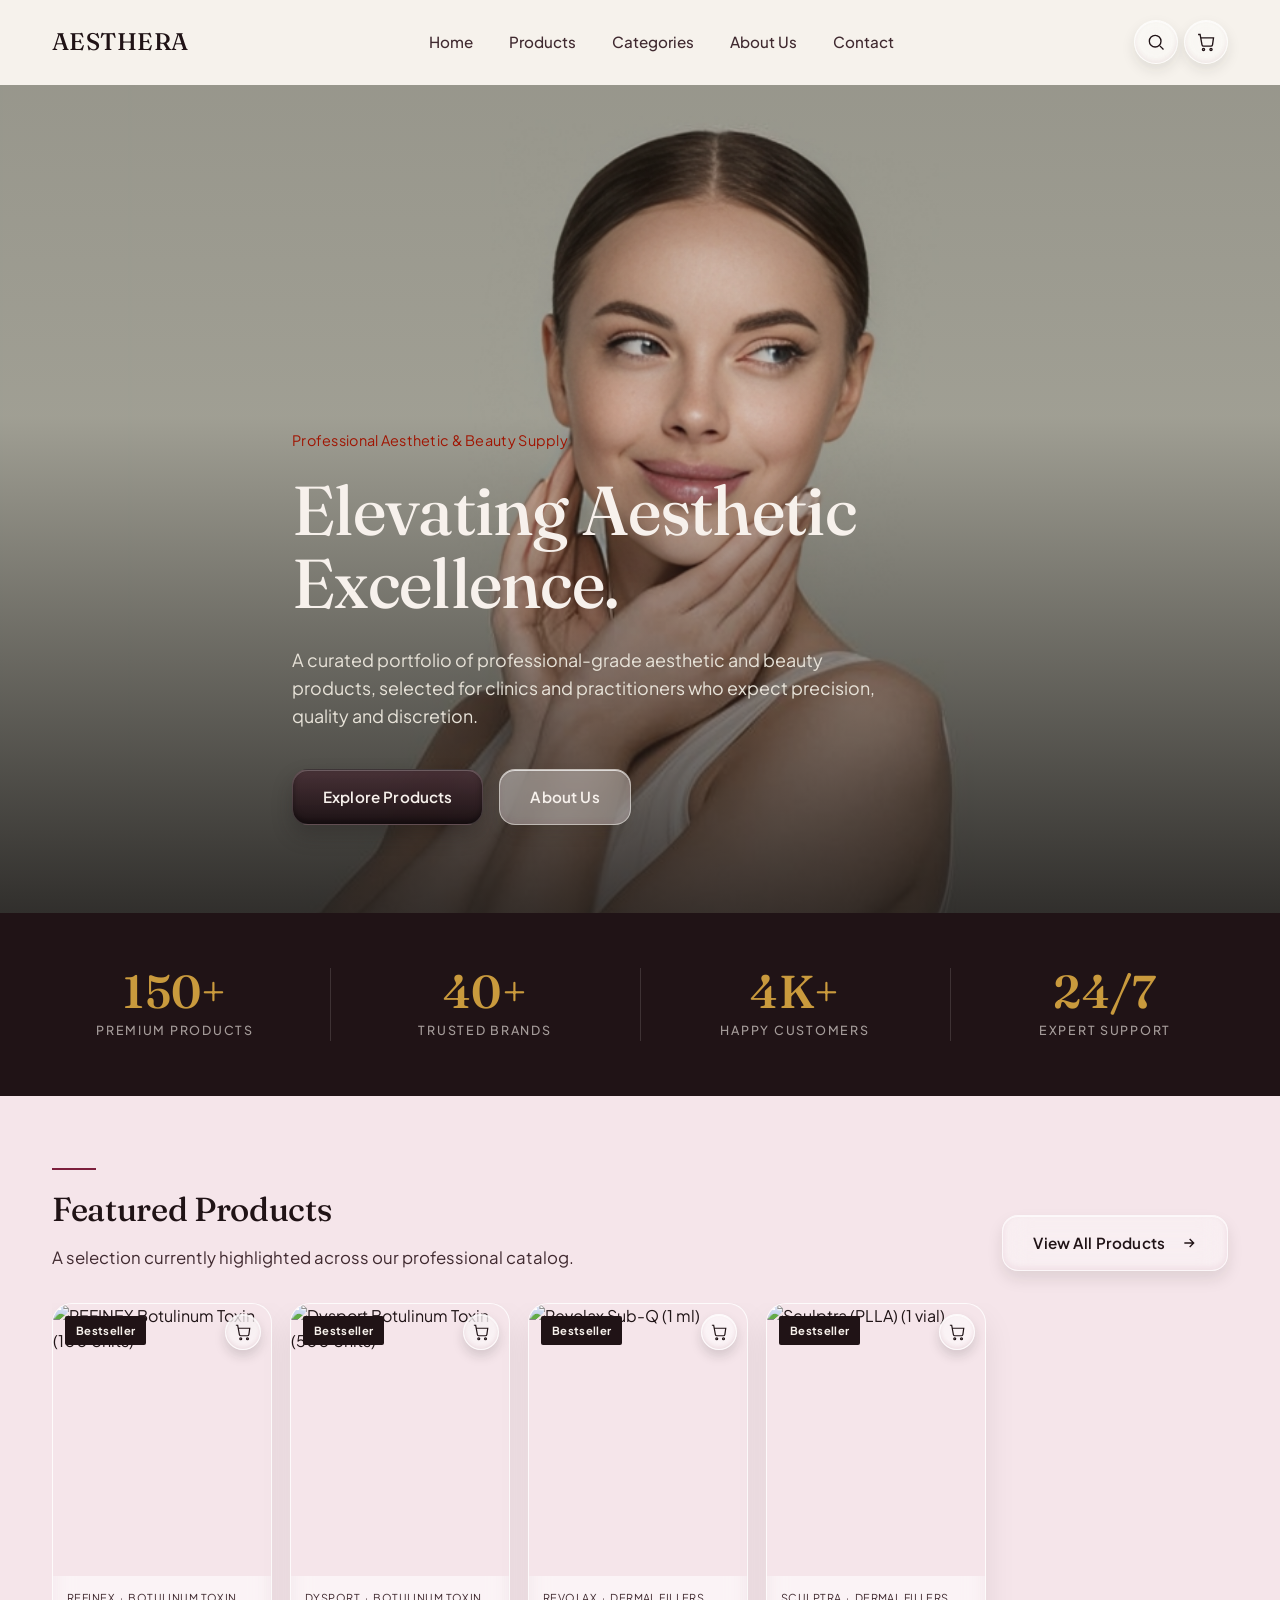
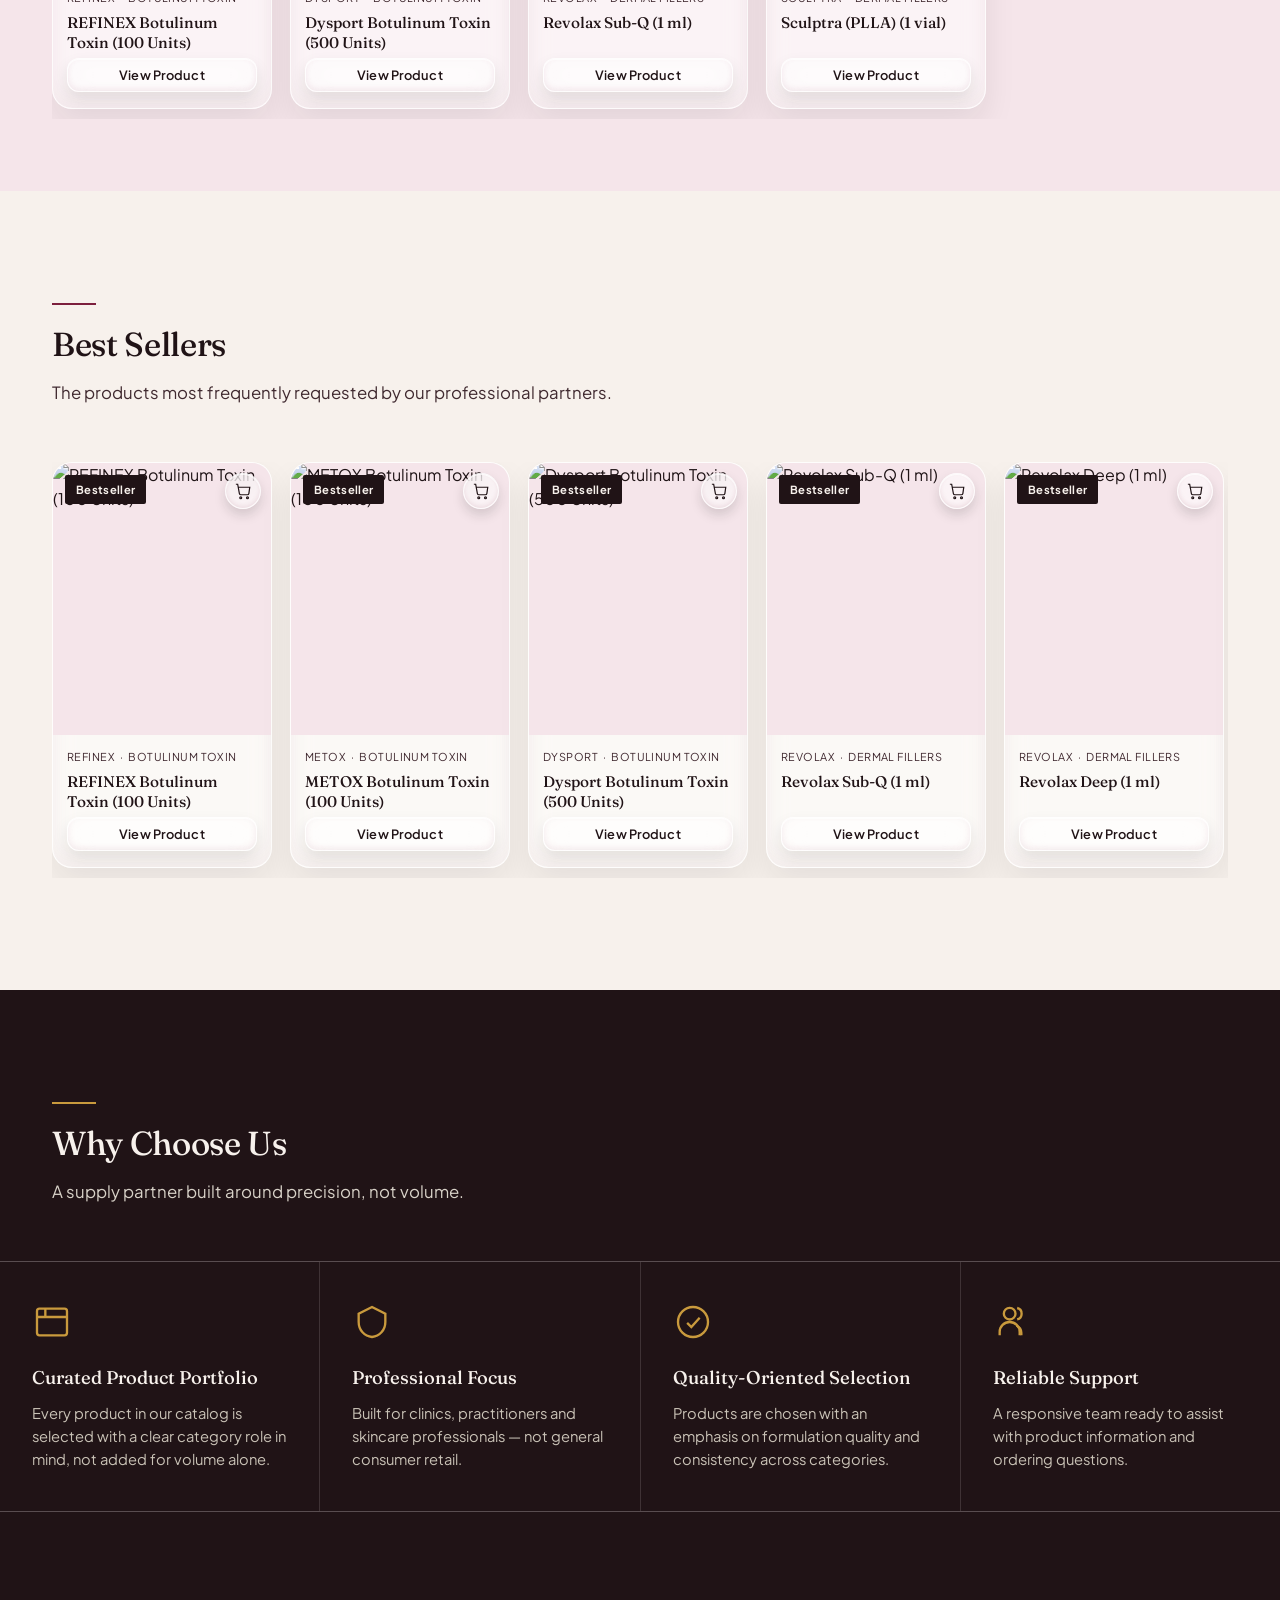
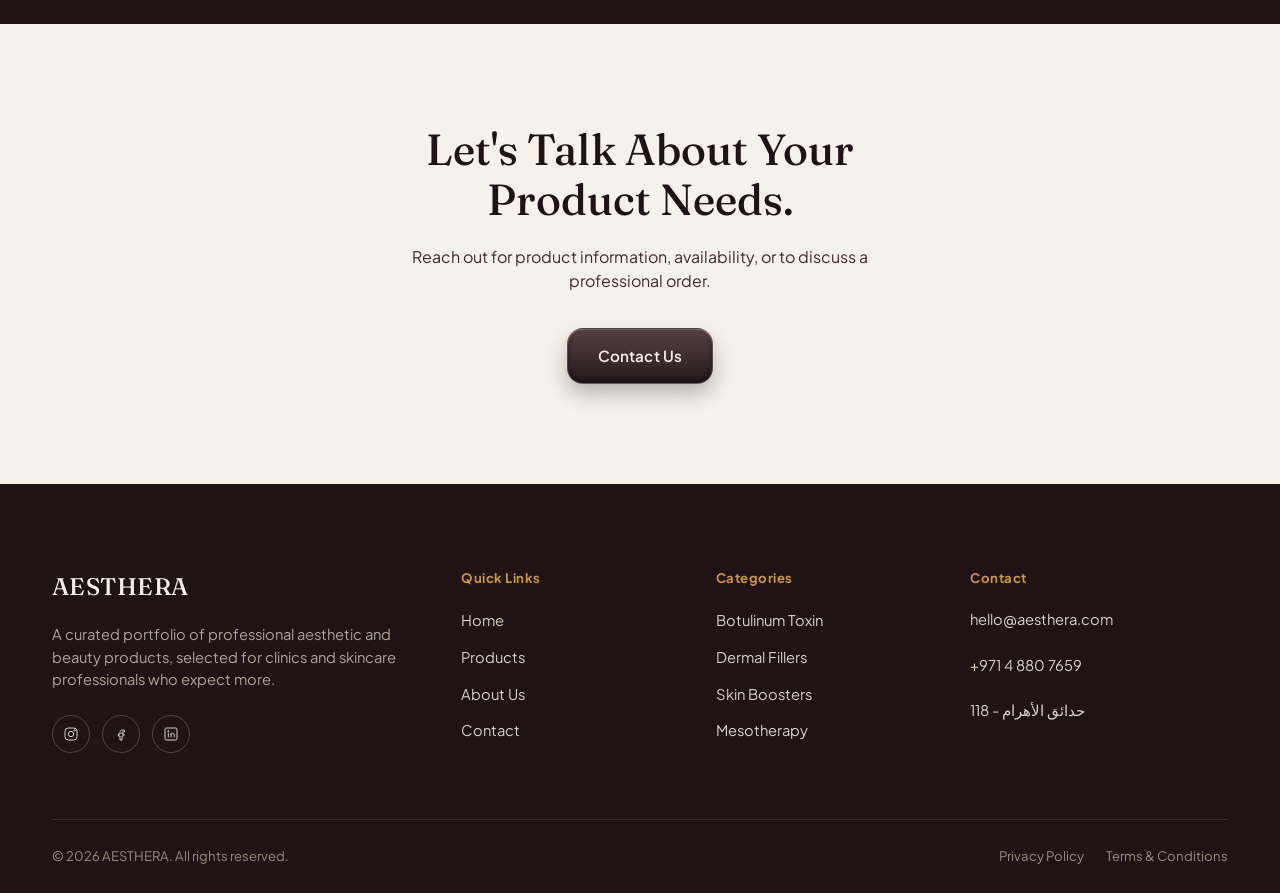
==== index.html @ c0e3b4de "Add files via upload" ====
<!DOCTYPE html>
<html lang="en">
<head>
<meta charset="UTF-8">
<meta name="viewport" content="width=device-width, initial-scale=1.0">
<title>AESTHERA — Elevating Aesthetic Excellence</title>
<meta name="description" content="AESTHERA is a curated portfolio of professional aesthetic and beauty products for clinics and skincare professionals.">
<link rel="stylesheet" href="css/style.css">
<link rel="stylesheet" href="css/responsive.css">
<link rel="stylesheet" href="css/hero-split.css">
</head>
<body>

<!-- ============================= HEADER ============================= -->
<header class="site-header">
  <div class="container site-header__inner">
    <a href="index.html" class="brand-mark js-brand-name">AESTHERA</a>

    <nav class="main-nav" aria-label="Primary">
      <div class="nav-item"><a href="index.html">Home</a></div>
      <div class="nav-item"><a href="products.html">Products</a></div>
      <div class="nav-item nav-item--categories">
        <a href="products.html">Categories</a>
        <div class="mega-menu js-nav-categories" aria-label="Categories"></div>
      </div>
      <div class="nav-item"><a href="about.html">About Us</a></div>
      <div class="nav-item"><a href="contact.html">Contact</a></div>
    </nav>

    <div class="nav-actions">
      <button class="icon-btn js-open-search" aria-label="Search products">
        <svg viewBox="0 0 24 24" fill="none" stroke="currentColor" stroke-width="1.6"><circle cx="11" cy="11" r="7"/><line x1="21" y1="21" x2="16.65" y2="16.65"/></svg>
      </button>
      <a href="cart.html" class="icon-btn" aria-label="View cart">
        <svg viewBox="0 0 24 24" fill="none" stroke="currentColor" stroke-width="1.6"><circle cx="9" cy="21" r="1.3"/><circle cx="18" cy="21" r="1.3"/><path d="M2.5 3h2.4l2.3 12.4a2 2 0 002 1.6h8.6a2 2 0 002-1.6L21 7H6"/></svg>
        <span class="cart-count js-cart-count">0</span>
      </a>
      <button class="nav-toggle" aria-label="Open menu" aria-expanded="false">
        <span></span><span></span><span></span>
      </button>
    </div>
  </div>
</header>

<!-- ============================= MOBILE NAV ============================= -->
<nav class="mobile-nav" aria-label="Mobile">
  <a href="index.html">Home</a>
  <a href="products.html">Products</a>
  <a href="about.html">About Us</a>
  <a href="contact.html">Contact</a>
  <div class="mobile-nav__categories js-nav-categories"></div>
</nav>

<!-- ============================= HERO ============================= -->
<section class="hero hero--split">
  <div class="hero__media">
    <img src="./img/main.jpg" alt="Professional aesthetic treatment room" width="1800" height="1400">
    <div class="hero__scrim"></div>
  </div>
  <div class="container hero__content">
    <p class="hero__eyebrow" style="color: rgb(160, 21, 2);">Professional Aesthetic &amp; Beauty Supply</p>
    <h1 class="hero__title">Elevating Aesthetic Excellence.</h1>
    <p class="hero__desc">A curated portfolio of professional-grade aesthetic and beauty products, selected for clinics and practitioners who expect precision, quality and discretion.</p>
    <div class="hero__actions">
      <a href="products.html" class="btn btn--primary">Explore Products</a>
      <a href="about.html" class="btn btn--outline">About Us</a>
    </div>
  </div>
</section>

<!-- ============================= STATS BAND ============================= -->
<section class="stats-band" aria-label="AESTHERA in numbers">
  <div class="stats-band__grid">
    <div class="stats-band__item">
      <span class="stats-band__number" data-count-to="500" data-count-suffix="+">150+</span>
      <span class="stats-band__label">Premium Products</span>
    </div>
    <div class="stats-band__item">
      <span class="stats-band__number" data-count-to="50" data-count-suffix="+">40+</span>
      <span class="stats-band__label">Trusted Brands</span>
    </div>
    <div class="stats-band__item">
      <span class="stats-band__number" data-count-to="10" data-count-suffix="K+">4K+</span>
      <span class="stats-band__label">Happy Customers</span>
    </div>
    <div class="stats-band__item">
      <span class="stats-band__number">24/7</span>
      <span class="stats-band__label">Expert Support</span>
    </div>
  </div>
</section>

<!-- ============================= FEATURED PRODUCTS ============================= -->
<section class="section section--tight section--taupe">
  <div class="container">
    <div class="section__head-row" style="margin-bottom: 32px;">
      <div class="section__head" style="margin-bottom:0;">
        <div class="section__eyebrow-line"></div>
        <h2>Featured Products</h2>
        <p>A selection currently highlighted across our professional catalog.</p>
      </div>
      <a href="products.html" class="btn btn--outline">
        View All Products
        <svg viewBox="0 0 24 24" width="16" height="16" fill="none" stroke="currentColor" stroke-width="2" style="margin-left:6px;vertical-align:-2px;"><path d="M5 12h14M13 6l6 6-6 6"/></svg>
      </a>
    </div>
    <div class="product-grid product-row" id="featured-products-grid"></div>
  </div>
</section>

<!-- ============================= BEST SELLERS ============================= -->
<section class="section">
  <div class="container">
    <div class="section__head">
      <div class="section__eyebrow-line"></div>
      <h2>Best Sellers</h2>
      <p>The products most frequently requested by our professional partners.</p>
    </div>
    <div class="product-grid product-row" id="bestsellers-grid"></div>
  </div>
</section>

<!-- ============================= WHY CHOOSE US ============================= -->
<section class="section section--charcoal">
  <div class="container">
    <div class="section__head">
      <div class="section__eyebrow-line"></div>
      <h2>Why Choose Us</h2>
      <p>A supply partner built around precision, not volume.</p>
    </div>
  </div>
  <div class="value-grid">
    <div class="value-item">
      <div class="value-item__icon"><svg viewBox="0 0 24 24" fill="none" stroke="currentColor" stroke-width="1.4"><rect x="3" y="4" width="18" height="16" rx="1.5"/><path d="M3 9h18M8 4v5"/></svg></div>
      <h3>Curated Product Portfolio</h3>
      <p>Every product in our catalog is selected with a clear category role in mind, not added for volume alone.</p>
    </div>
    <div class="value-item">
      <div class="value-item__icon"><svg viewBox="0 0 24 24" fill="none" stroke="currentColor" stroke-width="1.4"><path d="M12 3l8 4v5c0 5-3.5 8.5-8 9-4.5-.5-8-4-8-9V7l8-4z"/></svg></div>
      <h3>Professional Focus</h3>
      <p>Built for clinics, practitioners and skincare professionals — not general consumer retail.</p>
    </div>
    <div class="value-item">
      <div class="value-item__icon"><svg viewBox="0 0 24 24" fill="none" stroke="currentColor" stroke-width="1.4"><circle cx="12" cy="12" r="9"/><path d="M8.5 12.5l2.5 2.5 5-5.5"/></svg></div>
      <h3>Quality-Oriented Selection</h3>
      <p>Products are chosen with an emphasis on formulation quality and consistency across categories.</p>
    </div>
    <div class="value-item">
      <div class="value-item__icon"><svg viewBox="0 0 24 24" fill="none" stroke="currentColor" stroke-width="1.4"><path d="M4 20v-2a6 6 0 0112 0v2"/><circle cx="10" cy="7" r="3.5"/><path d="M17 20v-1.5a4.5 4.5 0 00-3-4.24"/><path d="M14.5 3.6a3.5 3.5 0 010 6.8"/></svg></div>
      <h3>Reliable Support</h3>
      <p>A responsive team ready to assist with product information and ordering questions.</p>
    </div>
  </div>
</section>

<!-- ============================= CONTACT CTA ============================= -->
<section class="contact-cta">
  <div class="container">
    <h2>Let's Talk About Your Product Needs.</h2>
    <p>Reach out for product information, availability, or to discuss a professional order.</p>
    <a href="contact.html" class="btn btn--primary">Contact Us</a>
  </div>
</section>

<!-- ============================= FOOTER ============================= -->
<footer class="site-footer">
  <div class="container">
    <div class="footer-grid">
      <div class="footer-brand">
        <span class="brand-mark js-brand-name">AESTHERA</span>
        <p class="js-brand-desc">A curated portfolio of professional aesthetic and beauty products, selected for clinics and skincare professionals who expect more.</p>
        <div class="footer-social">
          <a href="#" class="js-social-instagram" aria-label="Instagram"><svg viewBox="0 0 24 24" fill="none" stroke="currentColor" stroke-width="1.5"><rect x="3" y="3" width="18" height="18" rx="5"/><circle cx="12" cy="12" r="4"/><circle cx="17.5" cy="6.5" r="1"/></svg></a>
          <a href="#" class="js-social-facebook" aria-label="Facebook"><svg viewBox="0 0 24 24" fill="none" stroke="currentColor" stroke-width="1.5"><path d="M14 9h3V6h-3c-2 0-3.5 1.5-3.5 3.5V12H8v3h2.5v6h3v-6H16l.5-3h-3V9.8c0-.5.3-.8.8-.8z"/></svg></a>
          <a href="#" class="js-social-linkedin" aria-label="LinkedIn"><svg viewBox="0 0 24 24" fill="none" stroke="currentColor" stroke-width="1.5"><rect x="3" y="3" width="18" height="18" rx="2"/><circle cx="8" cy="8" r="1"/><path d="M8 11v6M12 11v6M12 13.5c0-1.5 1-2.5 2.5-2.5s2.5 1 2.5 2.5V17"/></svg></a>
        </div>
      </div>
      <div class="footer-col">
        <h4>Quick Links</h4>
        <ul>
          <li><a href="index.html">Home</a></li>
          <li><a href="products.html">Products</a></li>
          <li><a href="about.html">About Us</a></li>
          <li><a href="contact.html">Contact</a></li>
        </ul>
      </div>
      <div class="footer-col">
        <h4>Categories</h4>
        <ul class="js-footer-categories"></ul>
      </div>
      <div class="footer-col">
        <h4>Contact</h4>
        <address>
          <a class="js-contact-email" href="#">hello@aesthera.com</a><br><br>
          <a class="js-contact-phone" href="#">+1 (555) 019-2044</a><br><br>
          <span class="js-contact-location">حدائق الأهرام - 118</span>
        </address>
      </div>
    </div>
    <div class="footer-bottom">
      <span>&copy; <span class="js-year"></span> <span class="js-brand-name">AESTHERA</span>. All rights reserved.</span>
      <div class="footer-bottom__links">
        <a href="#">Privacy Policy</a>
        <a href="#">Terms &amp; Conditions</a>
      </div>
    </div>
  </div>
</footer>

<button class="back-to-top" aria-label="Back to top">
  <svg viewBox="0 0 24 24" fill="none" stroke="currentColor" stroke-width="2"><path d="M12 19V5M5 12l7-7 7 7"/></svg>
</button>

<!-- ============================= SEARCH OVERLAY ============================= -->
<div class="search-overlay" id="search-overlay" aria-hidden="true">
  <div class="search-overlay__panel">
    <div class="search-overlay__top">
      <form class="search-overlay__form" id="search-overlay-form">
        <input type="text" id="search-overlay-input" placeholder="Search products, brands, categories…" autocomplete="off">
        <button type="button" class="search-overlay__clear" id="search-overlay-clear" aria-label="Clear search">&times;</button>
      </form>
      <button class="search-overlay__close" id="search-overlay-close" aria-label="Close search">&times;</button>
    </div>
    <p class="search-overlay__count" id="search-overlay-count">Start typing to search products, brands and categories.</p>
    <div class="search-overlay__results" id="search-overlay-results"></div>
  </div>
</div>

<script src="js/config.js"></script>
<script src="js/products.js"></script>
<script src="js/app.js"></script>
<script src="js/filters.js"></script>
<script src="js/search.js"></script>
<script src="js/animations.js"></script>
</body>
</html>
---- css/style.css ----
/* =========================================================================
   AESTHERA — CORE STYLESHEET
   Design tokens + component styles. Breakpoint overrides live in
   responsive.css so this file stays the single source of visual truth.
   ========================================================================= */

@import url('https://fonts.googleapis.com/css2?family=Fraunces:ital,opsz,wght@0,9..144,340;0,9..144,480;0,9..144,560;1,9..144,420&family=Plus+Jakarta+Sans:wght@400;500;600;700&display=swap');

/* ---------------------------------------------------------------------
   TOKENS
   --------------------------------------------------------------------- */
:root {
  /* Palette */
  --ivory: #F7F1EC;
  --white: #FFFFFF;
  --charcoal: #201316;
  --charcoal-soft: #402A30;
  --taupe: #C99A3D;         /* warm gold — secondary accent */
  --taupe-line: #EAD9CD;
  --accent: #7C1F3D;        /* burgundy — the primary accent */
  --accent-dark: #591730;
  --accent-tint: #F5E5EA;

  /* Type */
  --font-display: 'Fraunces', 'Georgia', serif;
  --font-body: 'Plus Jakarta Sans', -apple-system, BlinkMacSystemFont, sans-serif;

  /* Layout */
  --container: 1240px;
  --gutter: 32px;
  --radius-s: 3px;
  --radius-m: 6px;
  --header-h: 84px;

  /* Carved / glass surfaces */
  --radius-btn: 16px;
  --radius-card: 20px;
  --glass-blur: 14px;
  --carve-light: rgba(255,255,255,0.55);
  --carve-shadow: rgba(27,25,24,0.35);

  /* Motion */
  --ease: cubic-bezier(.4, 0, .2, 1);
}

/* ---------------------------------------------------------------------
   RESET / BASE
   --------------------------------------------------------------------- */
*, *::before, *::after { box-sizing: border-box; }
html { scroll-behavior: smooth; }
body {
  margin: 0;
  font-family: var(--font-body);
  color: var(--charcoal);
  background: var(--ivory);
  -webkit-font-smoothing: antialiased;
  line-height: 1.55;
}
body.no-scroll { overflow: hidden; }

img { max-width: 100%; display: block; }
a { color: inherit; text-decoration: none; }
button { font-family: inherit; cursor: pointer; }
ul { list-style: none; margin: 0; padding: 0; }
h1, h2, h3, h4, p { margin: 0; }
input, select, textarea, button { font-size: 1rem; }

:focus-visible {
  outline: 2px solid var(--accent);
  outline-offset: 2px;
}

@media (prefers-reduced-motion: reduce) {
  *, *::before, *::after { animation-duration: 0.01ms !important; transition-duration: 0.01ms !important; scroll-behavior: auto !important; }
}

.container {
  max-width: var(--container);
  margin: 0 auto;
  padding: 0 var(--gutter);
}

.section {
  padding: 112px 0;
}
.section--tight { padding: 72px 0; }
.section--charcoal { background: var(--charcoal); color: var(--ivory); }
.section--taupe { background: var(--accent-tint); }

.section__head {
  max-width: 640px;
  margin-bottom: 56px;
}
.section__eyebrow-line {
  width: 44px;
  height: 2px;
  background: var(--accent);
  margin-bottom: 20px;
}
.section--charcoal .section__eyebrow-line { background: var(--taupe); }
.section__head h2 {
  font-family: var(--font-display);
  font-weight: 480;
  font-size: clamp(2rem, 2.6vw, 2.9rem);
  letter-spacing: -0.01em;
  line-height: 1.15;
}
.section__head p {
  margin-top: 16px;
  font-size: 1.05rem;
  color: var(--charcoal-soft);
  max-width: 52ch;
}
.section--charcoal .section__head p { color: #D8D2C8; }

.section__head-row {
  display: flex;
  justify-content: space-between;
  align-items: flex-end;
  gap: 24px;
  flex-wrap: wrap;
}

/* ---------------------------------------------------------------------
   BUTTONS
   --------------------------------------------------------------------- */
.btn {
  display: inline-flex;
  align-items: center;
  justify-content: center;
  gap: 10px;
  padding: 15px 30px;
  font-size: 0.95rem;
  font-weight: 600;
  letter-spacing: 0.01em;
  border-radius: var(--radius-btn);
  border: 1px solid transparent;
  backdrop-filter: blur(var(--glass-blur));
  -webkit-backdrop-filter: blur(var(--glass-blur));
  transition: background var(--ease) .2s, color var(--ease) .2s, border-color var(--ease) .2s, transform var(--ease) .2s, box-shadow var(--ease) .2s;
  white-space: nowrap;
}
.btn--primary {
  background: linear-gradient(180deg, rgba(72,48,54,0.92), rgba(28,17,20,0.96));
  color: var(--ivory);
  border-color: rgba(255,255,255,0.14);
  box-shadow:
    inset 0 1px 0 rgba(255,255,255,0.22),
    inset 0 -3px 6px rgba(0,0,0,0.4),
    0 10px 20px rgba(27,25,24,0.28);
}
.btn--primary:hover {
  background: linear-gradient(180deg, rgba(110,32,60,0.92), var(--accent-dark));
  box-shadow:
    inset 0 1px 0 rgba(255,255,255,0.28),
    inset 0 -3px 8px rgba(0,0,0,0.45),
    0 12px 24px rgba(27,25,24,0.32);
}
.btn--outline {
  background: rgba(255,255,255,0.35);
  color: var(--charcoal);
  border-color: rgba(255,255,255,0.55);
  box-shadow:
    inset 0 1px 0 rgba(255,255,255,0.7),
    inset 0 -2px 6px rgba(124,31,61,0.08),
    0 8px 16px rgba(27,25,24,0.1);
}
.btn--outline:hover {
  background: rgba(32,19,22,0.9);
  color: var(--ivory);
  box-shadow:
    inset 0 1px 0 rgba(255,255,255,0.16),
    inset 0 -3px 7px rgba(0,0,0,0.4),
    0 10px 20px rgba(27,25,24,0.24);
}
.section--charcoal .btn--outline {
  color: var(--ivory);
  border-color: rgba(201,154,61,0.4);
  background: rgba(255,255,255,0.08);
  box-shadow:
    inset 0 1px 0 rgba(255,255,255,0.14),
    inset 0 -2px 6px rgba(0,0,0,0.3),
    0 8px 16px rgba(0,0,0,0.25);
}
.section--charcoal .btn--outline:hover { background: var(--ivory); color: var(--charcoal); box-shadow: inset 0 1px 0 rgba(255,255,255,0.6), 0 8px 16px rgba(0,0,0,0.2); }
.btn--small { padding: 8px 14px; font-size: 0.8rem; width: 100%; border-radius: 12px; }
.btn--block { width: 100%; }
.btn:active {
  transform: translateY(1px);
  box-shadow:
    inset 0 2px 6px rgba(0,0,0,0.4),
    inset 0 -1px 0 rgba(255,255,255,0.08);
}

/* ---------------------------------------------------------------------
   HEADER / NAVIGATION
   --------------------------------------------------------------------- */
.site-header {
  position: sticky;
  top: 0;
  z-index: 500;
  background: rgba(246, 242, 236, 0.92);
  backdrop-filter: blur(10px);
  border-bottom: 1px solid transparent;
  transition: border-color .25s var(--ease), box-shadow .25s var(--ease);
}
.site-header.is-scrolled {
  border-bottom-color: var(--taupe-line);
  box-shadow: 0 8px 24px rgba(27, 25, 24, 0.04);
}
.site-header__inner {
  height: var(--header-h);
  display: flex;
  align-items: center;
  justify-content: space-between;
  gap: 24px;
}

.brand-mark {
  font-family: var(--font-display);
  font-size: 1.5rem;
  font-weight: 480;
  letter-spacing: 0.02em;
}

.main-nav {
  display: flex;
  align-items: center;
  gap: 4px;
}
.nav-item { position: relative; }
.nav-item > a {
  display: inline-block;
  padding: 10px 16px;
  font-size: 0.95rem;
  font-weight: 500;
  color: var(--charcoal-soft);
  transition: color .2s var(--ease);
}
.nav-item > a:hover { color: var(--accent); }

.nav-actions {
  display: flex;
  align-items: center;
  gap: 6px;
}
.icon-btn {
  position: relative;
  width: 44px;
  height: 44px;
  display: flex;
  align-items: center;
  justify-content: center;
  border-radius: 50%;
  background: rgba(255,255,255,0.4);
  backdrop-filter: blur(var(--glass-blur));
  -webkit-backdrop-filter: blur(var(--glass-blur));
  border: 1px solid rgba(255,255,255,0.55);
  color: var(--charcoal);
  box-shadow:
    inset 0 1px 0 rgba(255,255,255,0.7),
    inset 0 -2px 5px rgba(124,31,61,0.08),
    0 6px 14px rgba(27,25,24,0.1);
  transition: background .2s var(--ease), box-shadow .2s var(--ease), transform .15s var(--ease);
}
.icon-btn:hover {
  background: rgba(32,19,22,0.92);
  color: var(--ivory);
  box-shadow:
    inset 0 1px 0 rgba(255,255,255,0.16),
    inset 0 -3px 7px rgba(0,0,0,0.35),
    0 8px 18px rgba(27,25,24,0.22);
}
.icon-btn:active { transform: translateY(1px); }
.icon-btn svg { width: 20px; height: 20px; }
.cart-count {
  position: absolute;
  top: 4px;
  right: 4px;
  min-width: 16px;
  height: 16px;
  padding: 0 3px;
  border-radius: 50%;
  background: var(--accent);
  color: var(--ivory);
  font-size: 0.62rem;
  font-weight: 700;
  display: none;
  align-items: center;
  justify-content: center;
  line-height: 1;
}
.cart-count.is-visible { display: flex; }

.nav-toggle {
  display: none;
  width: 42px;
  height: 42px;
  border: none;
  background: transparent;
  flex-direction: column;
  justify-content: center;
  align-items: center;
  gap: 5px;
}
.nav-toggle span {
  width: 22px;
  height: 2px;
  background: var(--charcoal);
  transition: transform .2s var(--ease), opacity .2s var(--ease);
}

/* Mega menu */
.mega-menu {
  position: absolute;
  top: calc(100% + 14px);
  left: 50%;
  transform: translateX(-50%) translateY(6px);
  width: 640px;
  background: rgba(255,255,255,0.7);
  backdrop-filter: blur(var(--glass-blur));
  -webkit-backdrop-filter: blur(var(--glass-blur));
  border: 1px solid rgba(255,255,255,0.7);
  border-radius: var(--radius-card);
  box-shadow:
    inset 0 1px 0 rgba(255,255,255,0.8),
    inset 0 -6px 14px rgba(124,31,61,0.05),
    0 24px 48px rgba(27,25,24,0.14);
  padding: 28px;
  display: grid;
  grid-template-columns: repeat(2, 1fr);
  gap: 6px;
  opacity: 0;
  visibility: hidden;
  transition: opacity .2s var(--ease), transform .2s var(--ease), visibility .2s;
}
.nav-item--categories.is-open .mega-menu {
  opacity: 1;
  visibility: visible;
  transform: translateX(-50%) translateY(0);
}
.mega-menu__link {
  padding: 12px 14px;
  border-radius: var(--radius-s);
  font-size: 0.94rem;
  color: var(--charcoal-soft);
  transition: background .2s var(--ease), color .2s var(--ease);
}
.mega-menu__link:hover { background: var(--accent-tint); color: var(--accent-dark); }

/* Mobile nav */
.mobile-nav {
  position: fixed;
  inset: 0;
  top: var(--header-h);
  background: var(--ivory);
  z-index: 400;
  transform: translateX(100%);
  transition: transform .3s var(--ease);
  overflow-y: auto;
  padding: 24px var(--gutter) 40px;
}
.mobile-nav.is-open { transform: translateX(0); }
.mobile-nav a {
  display: block;
  padding: 16px 4px;
  font-size: 1.15rem;
  font-family: var(--font-display);
  border-bottom: 1px solid var(--taupe-line);
}
.mobile-nav__categories {
  margin-top: 8px;
  padding-left: 12px;
}
.mobile-nav__categories a {
  font-family: var(--font-body);
  font-size: 0.98rem;
  font-weight: 500;
  padding: 12px 4px;
  border-bottom: none;
  color: var(--charcoal-soft);
}

/* ---------------------------------------------------------------------
   HERO
   --------------------------------------------------------------------- */
.hero {
  position: relative;
  min-height: 92vh;
  display: flex;
  align-items: flex-end;
  color: var(--ivory);
  overflow: hidden;
}
.hero__media {
  position: absolute;
  inset: 0;
  z-index: 0;
}
.hero__media img {
  width: 100%;
  height: 100%;
  object-fit: cover;
  filter: grayscale(22%) sepia(6%) saturate(96%);
}
.hero__scrim {
  position: absolute;
  inset: 0;
  background: linear-gradient(180deg, rgba(27,25,24,0.20) 0%, rgba(27,25,24,0.15) 40%, rgba(27,25,24,0.86) 100%);
}
.hero__content {
  position: relative;
  z-index: 1;
  padding-bottom: 88px;
  max-width: 760px;
}
.hero__eyebrow {
  font-size: 0.9rem;
  letter-spacing: 0.02em;
  color: var(--taupe);
  margin-bottom: 22px;
}
.hero__title {
  font-family: var(--font-display);
  font-weight: 480;
  font-size: clamp(2.6rem, 5.4vw, 4.6rem);
  line-height: 1.06;
  letter-spacing: -0.01em;
}
.hero__desc {
  margin-top: 26px;
  font-size: 1.12rem;
  max-width: 46ch;
  color: #E7E2D8;
}
.hero__actions {
  margin-top: 40px;
  display: flex;
  gap: 16px;
  flex-wrap: wrap;
}
.hero__actions .btn--outline { border-color: rgba(246,242,236,0.5); color: var(--ivory); }
.hero__actions .btn--outline:hover { background: var(--ivory); color: var(--charcoal); }

/* ---------------------------------------------------------------------
   PRODUCT GRID + CARDS
   --------------------------------------------------------------------- */
.product-grid {
  display: grid;
  grid-template-columns: repeat(auto-fill, minmax(200px, 1fr));
  gap: 20px;
}

/* Single scrollable row (used for Best Sellers) */
.product-row {
  display: flex;
  flex-wrap: nowrap;
  overflow-x: auto;
  gap: 18px;
  padding-bottom: 10px;
  scroll-snap-type: x mandatory;
  scrollbar-width: thin;
  scrollbar-color: var(--taupe-line) transparent;
}
.product-row .product-card {
  flex: 0 0 220px;
  scroll-snap-align: start;
}
.product-card {
  background: rgba(255,255,255,0.55);
  backdrop-filter: blur(var(--glass-blur));
  -webkit-backdrop-filter: blur(var(--glass-blur));
  border: 1px solid rgba(255,255,255,0.6);
  border-radius: var(--radius-card);
  overflow: hidden;
  display: flex;
  flex-direction: column;
  box-shadow:
    inset 0 1px 0 rgba(255,255,255,0.7),
    inset 0 -8px 18px rgba(124,31,61,0.05),
    0 16px 32px rgba(27,25,24,0.08);
  transition: box-shadow .25s var(--ease), transform .25s var(--ease);
}
.product-card:hover {
  box-shadow:
    inset 0 1px 0 rgba(255,255,255,0.8),
    inset 0 -10px 22px rgba(124,31,61,0.07),
    0 24px 44px rgba(27,25,24,0.14);
  transform: translateY(-3px);
}
.product-card.is-revealing { animation: cardReveal .5s var(--ease); }
@keyframes cardReveal {
  from { opacity: 0; transform: translateY(10px); }
  to { opacity: 1; transform: translateY(0); }
}
.product-card__media {
  position: relative;
  aspect-ratio: 4 / 5;
  background: var(--accent-tint);
  overflow: hidden;
}
.product-card__media img {
  width: 100%; height: 100%; object-fit: cover;
  filter: grayscale(12%) sepia(3%);
  transition: transform .5s var(--ease);
}
.product-card:hover .product-card__media img { transform: scale(1.045); }
.product-badge {
  position: absolute;
  top: 12px;
  left: 12px;
  padding: 6px 11px;
  font-size: 0.7rem;
  font-weight: 700;
  letter-spacing: 0.03em;
  border-radius: 2px;
  background: var(--charcoal);
  color: var(--ivory);
}
.product-badge--featured { background: var(--accent); }
.cart-btn {
  position: absolute;
  top: 10px;
  right: 10px;
  width: 36px;
  height: 36px;
  border-radius: 50%;
  border: 1px solid rgba(255,255,255,0.6);
  background: rgba(255,255,255,0.55);
  backdrop-filter: blur(var(--glass-blur));
  -webkit-backdrop-filter: blur(var(--glass-blur));
  box-shadow:
    inset 0 1px 0 rgba(255,255,255,0.75),
    inset 0 -2px 4px rgba(124,31,61,0.1),
    0 6px 12px rgba(27,25,24,0.15);
  display: flex;
  align-items: center;
  justify-content: center;
  color: var(--charcoal);
  transition: background .2s var(--ease), color .2s var(--ease), transform .15s var(--ease), box-shadow .2s var(--ease);
}
.cart-btn svg { fill: none; stroke: currentColor; stroke-width: 1.6; }
.cart-btn:hover { transform: scale(1.06); }
.cart-btn.is-active { color: var(--accent); }
.cart-btn.is-active svg { fill: rgba(124,31,61,0.12); }

.product-card__body {
  padding: 14px 14px 16px;
  display: flex;
  flex-direction: column;
  gap: 6px;
  flex: 1;
}
.product-card__eyebrow {
  font-size: 0.68rem;
  color: var(--charcoal-soft);
  text-transform: uppercase;
  letter-spacing: 0.04em;
}
.product-card__title {
  font-family: var(--font-display);
  font-size: 0.96rem;
  font-weight: 480;
  line-height: 1.28;
}
.product-card__view { margin-top: auto; }

.empty-state {
  grid-column: 1 / -1;
  text-align: center;
  padding: 80px 20px;
  background: rgba(255,255,255,0.4);
  backdrop-filter: blur(var(--glass-blur));
  -webkit-backdrop-filter: blur(var(--glass-blur));
  border: 1px dashed rgba(201,154,61,0.5);
  border-radius: var(--radius-card);
  box-shadow: inset 0 2px 8px rgba(27,25,24,0.06);
}
.empty-state__title {
  font-family: var(--font-display);
  font-size: 1.4rem;
}
.empty-state__body {
  margin-top: 10px;
  color: var(--charcoal-soft);
}

/* ---------------------------------------------------------------------
   WHY CHOOSE US
   --------------------------------------------------------------------- */
.value-grid {
  display: grid;
  grid-template-columns: repeat(4, 1fr);
  gap: 1px;
  background: rgba(246,242,236,0.14);
  border-top: 1px solid rgba(246,242,236,0.14);
  border-bottom: 1px solid rgba(246,242,236,0.14);
}
.value-item {
  background: var(--charcoal);
  padding: 40px 32px;
}
.value-item__icon {
  width: 40px; height: 40px;
  margin-bottom: 22px;
  color: var(--taupe);
}
.value-item h3 {
  font-family: var(--font-display);
  font-size: 1.15rem;
  font-weight: 480;
  margin-bottom: 10px;
}
.value-item p {
  font-size: 0.92rem;
  color: #C9C2B6;
}

/* ---------------------------------------------------------------------
   SPLIT LAYOUT (used on About Us)
   --------------------------------------------------------------------- */
.split {
  display: grid;
  grid-template-columns: 0.9fr 1.1fr;
  gap: 64px;
  align-items: center;
}
.split--reverse { grid-template-columns: 1.1fr 0.9fr; }
.split--reverse .split__media { order: 2; }
.split__media img {
  width: 100%;
  aspect-ratio: 4/5;
  object-fit: cover;
  border-radius: var(--radius-m);
  filter: grayscale(15%) sepia(4%);
}
.split__eyebrow-line { width: 44px; height: 2px; background: var(--accent); margin-bottom: 20px; }
.split__body h2 {
  font-family: var(--font-display);
  font-weight: 480;
  font-size: clamp(1.9rem, 2.4vw, 2.6rem);
  line-height: 1.16;
}
.split__body p {
  margin-top: 20px;
  color: var(--charcoal-soft);
  max-width: 50ch;
}
.split__body .btn { margin-top: 30px; }

/* ---------------------------------------------------------------------
   CONTACT CTA (homepage band)
   --------------------------------------------------------------------- */
.contact-cta {
  text-align: center;
  padding: 100px 0;
}
.contact-cta h2 {
  font-family: var(--font-display);
  font-weight: 480;
  font-size: clamp(2rem, 3.4vw, 3.1rem);
  max-width: 16ch;
  margin: 0 auto;
  line-height: 1.16;
}
.contact-cta p {
  margin: 20px auto 0;
  max-width: 46ch;
  color: var(--charcoal-soft);
}
.contact-cta .btn { margin-top: 34px; }

/* ---------------------------------------------------------------------
   FOOTER
   --------------------------------------------------------------------- */
.site-footer {
  background: var(--charcoal);
  color: #D8D2C8;
  padding: 84px 0 0;
}
.footer-grid {
  display: grid;
  grid-template-columns: 1.4fr 0.8fr 0.8fr 1fr;
  gap: 48px;
  padding-bottom: 64px;
  border-bottom: 1px solid rgba(246,242,236,0.12);
}
.footer-brand .brand-mark { color: var(--ivory); }
.footer-brand p {
  margin-top: 18px;
  max-width: 34ch;
  font-size: 0.92rem;
  color: #ADA598;
}
.footer-social {
  display: flex;
  gap: 12px;
  margin-top: 24px;
}
.footer-social a {
  width: 38px; height: 38px;
  border: 1px solid rgba(246,242,236,0.22);
  border-radius: 50%;
  display: flex; align-items: center; justify-content: center;
  transition: background .2s var(--ease), border-color .2s var(--ease);
}
.footer-social a:hover { background: var(--accent); border-color: var(--accent); }
.footer-social svg { width: 16px; height: 16px; }

.footer-col h4 {
  font-size: 0.82rem;
  letter-spacing: 0.04em;
  color: var(--taupe);
  margin-bottom: 20px;
}
.footer-col ul li { margin-bottom: 12px; }
.footer-col a { font-size: 0.92rem; color: #D8D2C8; transition: color .2s var(--ease); }
.footer-col a:hover { color: var(--ivory); }
.footer-col address { font-style: normal; font-size: 0.92rem; color: #D8D2C8; }

.footer-bottom {
  display: flex;
  justify-content: space-between;
  align-items: center;
  padding: 26px 0;
  font-size: 0.82rem;
  color: #938C7F;
  flex-wrap: wrap;
  gap: 12px;
}
.footer-bottom__links { display: flex; gap: 22px; }

/* ---------------------------------------------------------------------
   BACK TO TOP
   --------------------------------------------------------------------- */
.back-to-top {
  position: fixed;
  right: 24px;
  bottom: 24px;
  width: 50px;
  height: 50px;
  border-radius: 50%;
  background: linear-gradient(180deg, rgba(72,48,54,0.92), rgba(28,17,20,0.96));
  backdrop-filter: blur(var(--glass-blur));
  -webkit-backdrop-filter: blur(var(--glass-blur));
  color: var(--ivory);
  border: 1px solid rgba(255,255,255,0.14);
  box-shadow:
    inset 0 1px 0 rgba(255,255,255,0.22),
    inset 0 -3px 6px rgba(0,0,0,0.4),
    0 10px 20px rgba(27,25,24,0.28);
  display: flex;
  align-items: center;
  justify-content: center;
  opacity: 0;
  visibility: hidden;
  transform: translateY(10px);
  transition: opacity .25s var(--ease), transform .25s var(--ease), visibility .25s, box-shadow .2s var(--ease);
  z-index: 300;
}
.back-to-top:active { transform: translateY(11px); }
.back-to-top.is-visible { opacity: 1; visibility: visible; transform: translateY(0); }
.back-to-top svg { width: 18px; height: 18px; }

/* ---------------------------------------------------------------------
   PAGE HEADER (interior pages)
   --------------------------------------------------------------------- */
.page-header {
  padding: 64px 0 48px;
  border-bottom: 1px solid var(--taupe-line);
}
.breadcrumbs {
  display: flex;
  gap: 8px;
  font-size: 0.85rem;
  color: var(--charcoal-soft);
  margin-bottom: 18px;
}
.breadcrumbs a { color: var(--charcoal-soft); }
.breadcrumbs a:hover { color: var(--accent); }
.page-header h1 {
  font-family: var(--font-display);
  font-weight: 480;
  font-size: clamp(2.2rem, 3.4vw, 3.2rem);
}
.page-header p { margin-top: 14px; max-width: 60ch; color: var(--charcoal-soft); }

/* ---------------------------------------------------------------------
   PRODUCTS PAGE LAYOUT
   --------------------------------------------------------------------- */
.catalog {
  display: grid;
  grid-template-columns: 260px 1fr;
  gap: 48px;
  padding: 56px 0 100px;
  align-items: start;
}

.catalog-toolbar {
  display: flex;
  align-items: center;
  justify-content: space-between;
  gap: 20px;
  margin-bottom: 24px;
  flex-wrap: wrap;
}
.catalog-search {
  position: relative;
  flex: 1;
  min-width: 220px;
  max-width: 360px;
}
.catalog-search input {
  width: 100%;
  padding: 12px 16px 12px 40px;
  border: 1px solid var(--taupe-line);
  border-radius: var(--radius-s);
  background: var(--white);
}
.catalog-search svg {
  position: absolute;
  left: 14px;
  top: 50%;
  transform: translateY(-50%);
  width: 16px; height: 16px;
  color: var(--charcoal-soft);
}
.catalog-toolbar__right {
  display: flex;
  align-items: center;
  gap: 16px;
}
.sort-select {
  padding: 12px 16px;
  border: 1px solid var(--taupe-line);
  border-radius: var(--radius-s);
  background: var(--white);
}
.result-count { font-size: 0.9rem; color: var(--charcoal-soft); white-space: nowrap; }

.filter-chips {
  display: none;
  flex-wrap: wrap;
  gap: 10px;
  margin-bottom: 26px;
}
.filter-chips.is-visible { display: flex; }
.filter-chip {
  display: inline-flex;
  align-items: center;
  gap: 8px;
  padding: 8px 14px;
  border: 1px solid var(--charcoal);
  border-radius: 999px;
  font-size: 0.82rem;
  background: var(--white);
}

.filter-sidebar {
  position: sticky;
  top: calc(var(--header-h) + 24px);
}
.filter-group {
  padding-bottom: 26px;
  margin-bottom: 26px;
  border-bottom: 1px solid var(--taupe-line);
}
.filter-group:last-child { border-bottom: none; }
.filter-group h4 {
  font-size: 0.82rem;
  letter-spacing: 0.03em;
  text-transform: uppercase;
  color: var(--charcoal-soft);
  margin-bottom: 14px;
}
.filter-pill {
  display: block;
  width: 100%;
  text-align: left;
  padding: 9px 0;
  background: none;
  border: none;
  font-size: 0.94rem;
  color: var(--charcoal-soft);
}
.filter-pill:hover { color: var(--accent); }
.filter-pill.is-active { color: var(--accent); font-weight: 700; }
.filter-check {
  display: flex;
  align-items: center;
  gap: 10px;
  padding: 7px 0;
  font-size: 0.94rem;
  color: var(--charcoal-soft);
}
.filter-select {
  width: 100%;
  padding: 10px 12px;
  border: 1px solid var(--taupe-line);
  border-radius: var(--radius-s);
  background: var(--white);
}
.clear-filters-btn {
  background: none;
  border: none;
  padding: 0;
  font-size: 0.88rem;
  font-weight: 700;
  color: var(--charcoal);
  text-decoration: underline;
  text-underline-offset: 3px;
}

.mobile-catalog-bar { display: none; }

.load-more-wrap {
  display: flex;
  justify-content: center;
  margin-top: 48px;
}

.filter-panel-overlay { display: none; }

#filter-apply {
  width: auto;
  min-width: 0;
  margin: 0 auto;
  padding: 9px 22px;
  font-size: 0.82rem;
}
.filter-panel__apply {
  display: flex;
  justify-content: center;
}

/* ---------------------------------------------------------------------
   MODAL (product details)
   --------------------------------------------------------------------- */
.modal {
  position: fixed;
  inset: 0;
  z-index: 900;
  display: none;
  align-items: center;
  justify-content: center;
  padding: 24px;
}
.modal.is-open { display: flex; }
.modal__backdrop {
  position: absolute;
  inset: 0;
  background: rgba(27,25,24,0.55);
  backdrop-filter: blur(2px);
}
.modal__panel {
  position: relative;
  background: rgba(255,255,255,0.75);
  backdrop-filter: blur(var(--glass-blur));
  -webkit-backdrop-filter: blur(var(--glass-blur));
  border: 1px solid rgba(255,255,255,0.7);
  border-radius: var(--radius-card);
  width: min(980px, 100%);
  max-height: 88vh;
  overflow-y: auto;
  padding: 40px;
  box-shadow:
    inset 0 1px 0 rgba(255,255,255,0.8),
    inset 0 -10px 24px rgba(124,31,61,0.05),
    0 30px 60px rgba(27,25,24,0.22);
  animation: modalIn .25s var(--ease);
}
@keyframes modalIn {
  from { opacity: 0; transform: translateY(14px) scale(0.99); }
  to { opacity: 1; transform: translateY(0) scale(1); }
}
.modal__close {
  position: absolute;
  top: 20px; right: 20px;
  width: 40px; height: 40px;
  border-radius: 50%;
  border: 1px solid rgba(255,255,255,0.6);
  background: rgba(255,255,255,0.55);
  backdrop-filter: blur(var(--glass-blur));
  -webkit-backdrop-filter: blur(var(--glass-blur));
  box-shadow:
    inset 0 1px 0 rgba(255,255,255,0.75),
    inset 0 -2px 5px rgba(124,31,61,0.08),
    0 6px 14px rgba(27,25,24,0.14);
  font-size: 1.4rem;
  line-height: 1;
  display: flex; align-items: center; justify-content: center;
  z-index: 2;
}

.modal-product {
  display: grid;
  grid-template-columns: 0.9fr 1.1fr;
  gap: 44px;
}
.modal-product__main {
  aspect-ratio: 4/5;
  border-radius: var(--radius-m);
  overflow: hidden;
  background: var(--accent-tint);
}
.modal-product__main img { width: 100%; height: 100%; object-fit: cover; filter: grayscale(12%) sepia(3%); }
.modal-product__thumbs {
  display: flex;
  gap: 10px;
  margin-top: 12px;
}
.modal-thumb {
  width: 64px; height: 64px;
  border-radius: var(--radius-s);
  overflow: hidden;
  border: 2px solid transparent;
  padding: 0;
  background: none;
}
.modal-thumb.is-active { border-color: var(--accent); }
.modal-thumb img { width: 100%; height: 100%; object-fit: cover; }

.modal-product__eyebrow {
  font-size: 0.78rem;
  text-transform: uppercase;
  letter-spacing: 0.04em;
  color: var(--charcoal-soft);
}
.modal-product__title {
  font-family: var(--font-display);
  font-weight: 480;
  font-size: 1.9rem;
  margin-top: 8px;
}
.modal-product__desc { margin-top: 18px; color: var(--charcoal-soft); }

.modal-product__specs {
  width: 100%;
  margin-top: 24px;
  border-collapse: collapse;
  font-size: 0.9rem;
}
.modal-product__specs th, .modal-product__specs td {
  text-align: left;
  padding: 10px 0;
  border-bottom: 1px solid var(--taupe-line);
}
.modal-product__specs th { width: 40%; font-weight: 600; color: var(--charcoal-soft); }

.modal-product__notice {
  margin-top: 20px;
  font-size: 0.8rem;
  color: var(--charcoal-soft);
  font-style: italic;
}
.modal-product__actions {
  margin-top: 26px;
  display: flex;
  gap: 14px;
  flex-wrap: wrap;
}

/* ---------------------------------------------------------------------
   SEARCH OVERLAY
   --------------------------------------------------------------------- */
.search-overlay {
  position: fixed;
  inset: 0;
  z-index: 950;
  display: none;
  background: rgba(27,25,24,0.5);
  backdrop-filter: blur(2px);
}
.search-overlay.is-open { display: block; }
.search-overlay__panel {
  background: rgba(247,241,236,0.82);
  backdrop-filter: blur(var(--glass-blur));
  -webkit-backdrop-filter: blur(var(--glass-blur));
  border-bottom: 1px solid rgba(255,255,255,0.5);
  border-radius: 0 0 var(--radius-card) var(--radius-card);
  padding: 32px var(--gutter) 40px;
  max-width: var(--container);
  margin: 0 auto;
  box-shadow:
    inset 0 1px 0 rgba(255,255,255,0.6),
    inset 0 -14px 28px rgba(124,31,61,0.04),
    0 30px 60px rgba(27,25,24,0.18);
  animation: modalIn .2s var(--ease);
}
.search-overlay__top {
  display: flex;
  align-items: center;
  gap: 20px;
}
.search-overlay__form { flex: 1; position: relative; }
.search-overlay__form input {
  width: 100%;
  padding: 18px 50px 18px 22px;
  border: 1px solid rgba(255,255,255,0.6);
  border-radius: 999px;
  background: rgba(255,255,255,0.5);
  backdrop-filter: blur(var(--glass-blur));
  -webkit-backdrop-filter: blur(var(--glass-blur));
  box-shadow:
    inset 0 2px 6px rgba(27,25,24,0.1),
    inset 0 -1px 0 rgba(255,255,255,0.6),
    0 8px 18px rgba(27,25,24,0.08);
  font-family: var(--font-display);
  font-size: 1.5rem;
  color: var(--charcoal);
  transition: box-shadow .2s var(--ease), background .2s var(--ease);
}
.search-overlay__form input:focus {
  background: rgba(255,255,255,0.7);
  box-shadow:
    inset 0 2px 8px rgba(27,25,24,0.14),
    inset 0 -1px 0 rgba(255,255,255,0.7),
    0 10px 22px rgba(27,25,24,0.12);
}
.search-overlay__form input::placeholder { color: var(--charcoal-soft); }
.search-overlay__clear {
  position: absolute;
  right: 18px; top: 50%; transform: translateY(-50%);
  background: none; border: none; font-size: 1.4rem; color: var(--charcoal-soft);
}
.search-overlay__close {
  width: 44px; height: 44px;
  border-radius: 50%; border: 1px solid rgba(255,255,255,0.6);
  background: rgba(255,255,255,0.55);
  backdrop-filter: blur(var(--glass-blur));
  -webkit-backdrop-filter: blur(var(--glass-blur));
  box-shadow:
    inset 0 1px 0 rgba(255,255,255,0.75),
    inset 0 -2px 5px rgba(124,31,61,0.08),
    0 6px 14px rgba(27,25,24,0.12);
  font-size: 1.3rem;
}
.search-overlay__count { margin-top: 18px; font-size: 0.88rem; color: var(--charcoal-soft); }
.search-overlay__results {
  margin-top: 18px;
  display: grid;
  grid-template-columns: repeat(2, 1fr);
  gap: 10px;
}
.search-result {
  display: flex;
  align-items: center;
  gap: 14px;
  padding: 10px;
  background: rgba(255,255,255,0.55);
  backdrop-filter: blur(var(--glass-blur));
  -webkit-backdrop-filter: blur(var(--glass-blur));
  border: 1px solid rgba(255,255,255,0.6);
  border-radius: 14px;
  box-shadow:
    inset 0 1px 0 rgba(255,255,255,0.75),
    inset 0 -3px 8px rgba(124,31,61,0.06),
    0 8px 16px rgba(27,25,24,0.08);
  text-align: left;
}
.search-result img { width: 52px; height: 52px; object-fit: cover; border-radius: var(--radius-s); filter: grayscale(12%) sepia(3%); }
.search-result__text { display: flex; flex-direction: column; gap: 3px; }
.search-result__text strong { font-size: 0.94rem; font-weight: 600; }
.search-result__text em { font-style: normal; font-size: 0.8rem; color: var(--charcoal-soft); }
.search-result--all {
  grid-column: 1 / -1;
  justify-content: center;
  font-weight: 700;
  color: var(--accent);
}

/* ---------------------------------------------------------------------
   ABOUT PAGE
   --------------------------------------------------------------------- */
.about-hero {
  padding: 72px 0 56px;
  text-align: center;
}
.about-hero h1 {
  font-family: var(--font-display);
  font-weight: 480;
  font-size: clamp(2.3rem, 4vw, 3.6rem);
  line-height: 1.12;
  max-width: 20ch;
  margin: 0 auto;
}
.about-hero p { margin: 20px auto 0; color: var(--charcoal-soft); max-width: 46ch; }

.values-editorial {
  display: grid;
  grid-template-columns: repeat(2, 1fr);
  gap: 40px 48px;
}
.values-editorial__item {
  padding-top: 24px;
  border-top: 1px solid var(--taupe-line);
}
.values-editorial__item h3 {
  font-family: var(--font-display);
  font-weight: 480;
  font-size: 1.3rem;
  margin-bottom: 12px;
}
.values-editorial__item p { color: var(--charcoal-soft); }

/* ---------------------------------------------------------------------
   CART PAGE
   --------------------------------------------------------------------- */
.cart-layout {
  display: grid;
  grid-template-columns: 1fr 340px;
  gap: 48px;
  align-items: start;
}
.cart-list {
  display: flex;
  flex-direction: column;
}
.cart-item {
  display: flex;
  gap: 20px;
  padding: 20px 0;
  border-bottom: 1px solid var(--taupe-line);
}
.cart-item__media {
  flex-shrink: 0;
  width: 96px;
  aspect-ratio: 4 / 5;
  border-radius: var(--radius-s);
  overflow: hidden;
  background: var(--accent-tint);
}
.cart-item__media img { width: 100%; height: 100%; object-fit: cover; filter: grayscale(12%) sepia(3%); }
.cart-item__body {
  flex: 1;
  display: flex;
  flex-direction: column;
  gap: 6px;
  justify-content: center;
}
.cart-item__eyebrow {
  font-size: 0.68rem;
  color: var(--charcoal-soft);
  text-transform: uppercase;
  letter-spacing: 0.04em;
}
.cart-item__title {
  font-family: var(--font-display);
  font-weight: 480;
  font-size: 1.05rem;
  line-height: 1.3;
}
.cart-item__title a:hover { color: var(--accent); }
.cart-item__remove {
  display: inline-flex;
  align-items: center;
  gap: 6px;
  margin-top: 6px;
  padding: 0;
  border: none;
  background: none;
  font-size: 0.82rem;
  font-weight: 600;
  color: var(--charcoal-soft);
  align-self: flex-start;
}
.cart-item__remove:hover { color: var(--accent); }

.cart-summary {
  position: sticky;
  top: calc(var(--header-h) + 24px);
  background: rgba(255,255,255,0.55);
  backdrop-filter: blur(var(--glass-blur));
  -webkit-backdrop-filter: blur(var(--glass-blur));
  border: 1px solid rgba(255,255,255,0.6);
  border-radius: var(--radius-card);
  padding: 26px;
  box-shadow:
    inset 0 1px 0 rgba(255,255,255,0.75),
    inset 0 -8px 18px rgba(124,31,61,0.05),
    0 16px 32px rgba(27,25,24,0.1);
}
.cart-summary h3 {
  font-family: var(--font-display);
  font-weight: 480;
  font-size: 1.25rem;
}
.cart-summary__note {
  margin: 12px 0 22px;
  font-size: 0.88rem;
  color: var(--charcoal-soft);
}

/* ---------------------------------------------------------------------
   CONTACT PAGE
   --------------------------------------------------------------------- */
.contact-layout {
  max-width: 640px;
  margin: 0 auto;
  padding: 64px 0 110px;
}
.contact-info h2 {
  font-family: var(--font-display);
  font-weight: 480;
  font-size: 1.7rem;
  margin-bottom: 26px;
}
.contact-info-row {
  display: flex;
  gap: 16px;
  padding: 18px 0;
  border-bottom: 1px solid var(--taupe-line);
}
.contact-info-row__icon {
  width: 36px; height: 36px;
  border-radius: 50%;
  background: var(--accent-tint);
  color: var(--accent);
  display: flex; align-items: center; justify-content: center;
  flex-shrink: 0;
}
.contact-info-row__icon svg { width: 16px; height: 16px; }
.contact-info-row h4 { font-size: 0.82rem; text-transform: uppercase; letter-spacing: 0.03em; color: var(--charcoal-soft); margin-bottom: 4px; }
.contact-info-row a, .contact-info-row span { font-size: 0.98rem; }
.contact-social { display: flex; gap: 12px; margin-top: 26px; }
.contact-social a {
  width: 40px; height: 40px; border-radius: 50%;
  border: 1px solid var(--taupe-line);
  display: flex; align-items: center; justify-content: center;
  transition: background .2s var(--ease), border-color .2s var(--ease), color .2s var(--ease);
}
.contact-social a:hover { background: var(--charcoal); border-color: var(--charcoal); color: var(--ivory); }
.contact-social svg { width: 16px; height: 16px; }

.map-placeholder {
  margin-top: 30px;
  aspect-ratio: 16/6;
  border-radius: var(--radius-m);
  background: var(--accent-tint);
  display: flex;
  align-items: center;
  justify-content: center;
  color: var(--accent-dark);
  font-size: 0.9rem;
  border: 1px solid var(--taupe-line);
}

/* ---------------------------------------------------------------------
   STATS BAND (homepage, under the hero)
   Self-contained: every class is prefixed .stats-band so it cannot
   collide with existing components. Reuses the site's design tokens.
   --------------------------------------------------------------------- */
.stats-band {
  background: var(--charcoal);
  color: var(--ivory);
}
.stats-band__grid {
  max-width: var(--container);
  margin: 0 auto;
  display: grid;
  grid-template-columns: repeat(4, 1fr);
}
.stats-band__item {
  display: flex;
  flex-direction: column;
  align-items: center;
  justify-content: center;
  gap: 6px;
  padding: 56px 20px;
  text-align: center;
  position: relative;
}
/* thin divider between items (not after the last one) */
.stats-band__item + .stats-band__item::before {
  content: "";
  position: absolute;
  left: 0; top: 30%; bottom: 30%;
  width: 1px;
  background: rgba(247,241,236,0.14);
}
.stats-band__number {
  font-family: var(--font-display);
  font-weight: 560;
  font-size: clamp(2.4rem, 3.6vw, 3.4rem);
  line-height: 1;
  letter-spacing: 0.01em;
  color: var(--taupe);
  font-variant-numeric: tabular-nums lining-nums;
}
.stats-band__label {
  font-size: 0.78rem;
  font-weight: 500;
  letter-spacing: 0.14em;
  text-transform: uppercase;
  color: rgba(247,241,236,0.62);
}
---- css/responsive.css ----
/* =========================================================================
   AESTHERA — RESPONSIVE OVERRIDES
   Large desktop is the default in style.css. This file scales the design
   down intentionally at each breakpoint rather than simply shrinking it.
   ========================================================================= */

/* ---------------------------------------------------------------------
   LARGE DESKTOP FINE-TUNING (≥1440px) handled by max-width container.
   --------------------------------------------------------------------- */

/* ---------------------------------------------------------------------
   TABLET (≤ 1080px)
   --------------------------------------------------------------------- */
@media (max-width: 1080px) {
  :root { --gutter: 28px; }

  .main-nav, .nav-item--categories .mega-menu { display: none; }
  .nav-toggle { display: flex; }

  .hero { min-height: 78vh; }
  .hero__content { max-width: 100%; padding-bottom: 64px; }

  .value-grid { grid-template-columns: repeat(2, 1fr); }

  .split, .split--reverse { grid-template-columns: 1fr; gap: 36px; }
  .split--reverse .split__media { order: 0; }

  .footer-grid { grid-template-columns: 1fr 1fr; gap: 40px 32px; }

  .catalog { grid-template-columns: 1fr; }
  .filter-sidebar { position: static; }

  .cart-layout { grid-template-columns: 1fr; }
  .cart-summary { position: static; }

  /* Filters collapse into a slide-in panel triggered by a mobile bar */
  .mobile-catalog-bar {
    display: flex;
    gap: 12px;
    margin-bottom: 22px;
  }
  .mobile-catalog-bar .btn { flex: 1; }
  .catalog-sidebar-desktop-search { display: none; }

  .filter-panel-overlay {
    display: none;
    position: fixed;
    inset: 0;
    z-index: 800;
    background: rgba(27,25,24,0.5);
  }
  .filter-panel-overlay.is-open { display: block; }
  #filter-panel.is-open ~ .filter-panel-overlay,
  .filter-panel-overlay.is-open { display: block; }

  #filter-panel {
    position: fixed;
    top: 0; right: 0; bottom: 0;
    width: min(360px, 88vw);
    background: var(--ivory);
    z-index: 850;
    transform: translateX(100%);
    transition: transform .3s var(--ease);
    padding: 26px 26px 100px;
    overflow-y: auto;
  }
  #filter-panel.is-open { transform: translateX(0); }
  .filter-panel__head {
    display: flex;
    justify-content: space-between;
    align-items: center;
    margin-bottom: 26px;
  }
  .filter-panel__head h3 { font-family: var(--font-display); font-size: 1.3rem; }
  .filter-panel__apply {
    position: fixed;
    bottom: 0; right: 0;
    width: min(360px, 88vw);
    padding: 18px 26px;
    background: var(--ivory);
    border-top: 1px solid var(--taupe-line);
    z-index: 860;
    transform: translateX(100%);
    transition: transform .3s var(--ease);
  }
  #filter-panel.is-open ~ .filter-panel__apply,
  .filter-panel__apply.is-open { transform: translateX(0); }

  .values-editorial { grid-template-columns: 1fr; }
  .modal-product { grid-template-columns: 1fr; }
}

/* ---------------------------------------------------------------------
   MOBILE (≤ 640px)
   --------------------------------------------------------------------- */
@media (max-width: 640px) {
  :root { --gutter: 20px; --header-h: 72px; }

  .section { padding: 72px 0; }
  .section--tight { padding: 52px 0; }
  .section__head { margin-bottom: 36px; }

  .hero { min-height: 82vh; }
  .hero__actions { flex-direction: column; align-items: stretch; }
  .hero__actions .btn { width: 100%; }

  .product-grid { grid-template-columns: repeat(auto-fill, minmax(140px, 1fr)); gap: 12px; }
  .product-row .product-card { flex-basis: 160px; }

  .value-grid { grid-template-columns: 1fr; }
  .value-item { padding: 32px 26px; }

  .footer-grid { grid-template-columns: 1fr; gap: 36px; padding-bottom: 44px; }
  .footer-bottom { flex-direction: column; align-items: flex-start; }

  .catalog-toolbar { flex-direction: column; align-items: stretch; }
  .catalog-search { max-width: 100%; }
  .catalog-toolbar__right { justify-content: space-between; }

  .modal__panel { padding: 24px 20px; }
  .modal-product__actions { flex-direction: column; }
  .modal-product__actions .btn { width: 100%; }

  .search-overlay__results { grid-template-columns: 1fr; }
  .search-overlay__form input { font-size: 1.2rem; }

  .back-to-top { right: 16px; bottom: 16px; width: 42px; height: 42px; }

  .cart-item { gap: 14px; }
  .cart-item__media { width: 72px; }
}

/* ---------------------------------------------------------------------
   SMALL PHONES (≤ 380px)
   --------------------------------------------------------------------- */
@media (max-width: 380px) {
  .product-grid { grid-template-columns: 1fr; }
}

/* ---------------------------------------------------------------------
   STATS BAND — responsive
   --------------------------------------------------------------------- */
@media (max-width: 1080px) {
  .stats-band__grid { grid-template-columns: repeat(2, 1fr); }
  .stats-band__item { padding: 44px 16px; }
  /* reset desktop dividers, then draw: vertical for right column, horizontal for bottom row */
  .stats-band__item + .stats-band__item::before { display: none; }
  .stats-band__item:nth-child(even)::before {
    display: block; left: 0; top: 25%; bottom: 25%; width: 1px;
  }
  .stats-band__item:nth-child(n+3)::after {
    content: ""; position: absolute; top: 0; left: 15%; right: 15%; height: 1px;
    background: rgba(247,241,236,0.14);
  }
}
@media (max-width: 640px) {
  .stats-band__item { padding: 34px 10px; }
  .stats-band__number { font-size: 2.1rem; }
  .stats-band__label { font-size: 0.68rem; letter-spacing: 0.1em; }
}
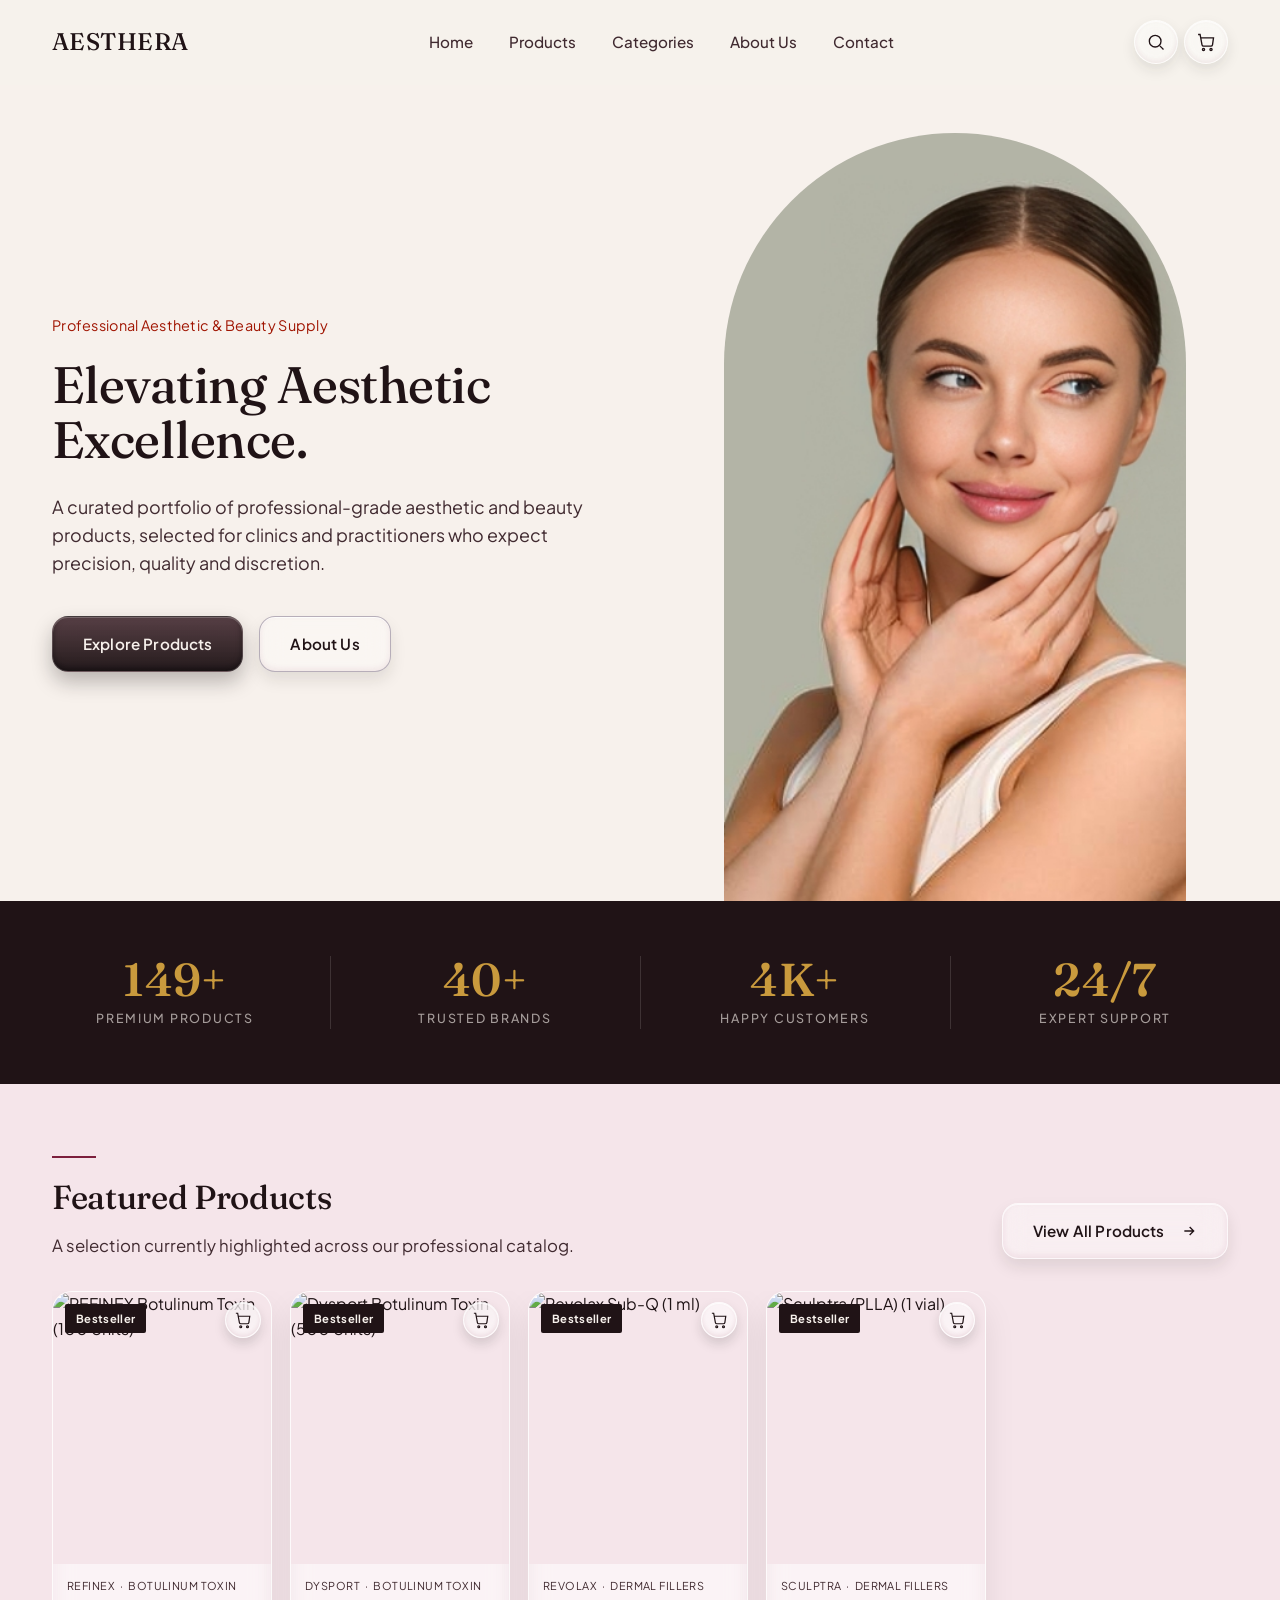
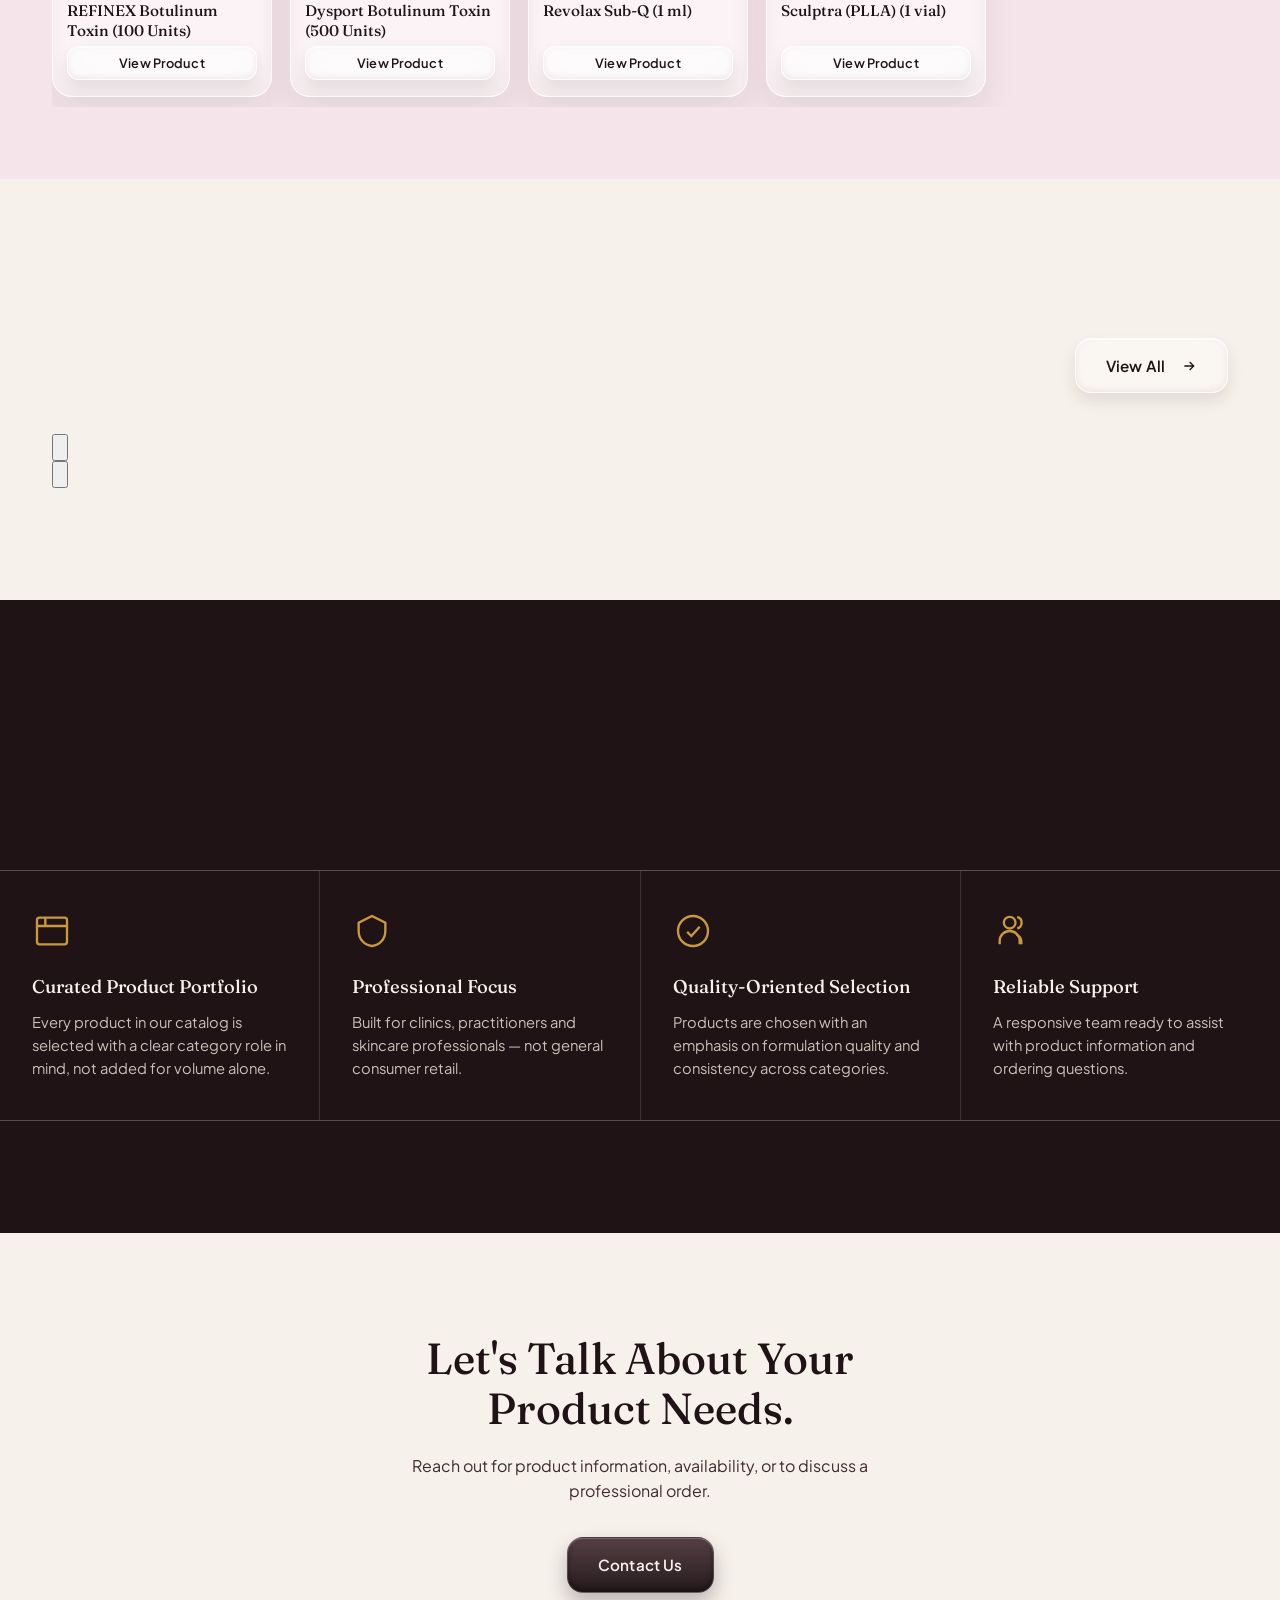
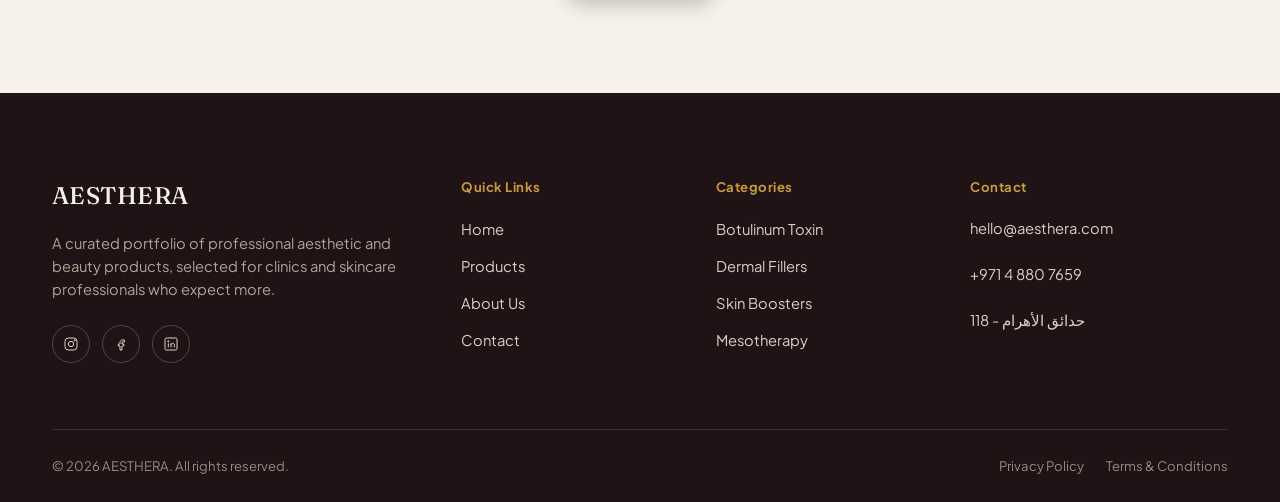
==== commit 7e87b184: "Add files via upload" ====
--- a/index.html
+++ b/index.html
@@ -5,9 +5,12 @@
 <meta name="viewport" content="width=device-width, initial-scale=1.0">
 <title>AESTHERA — Elevating Aesthetic Excellence</title>
 <meta name="description" content="AESTHERA is a curated portfolio of professional aesthetic and beauty products for clinics and skincare professionals.">
+<!-- First-visit loader (must stay before the stylesheets) -->
+<script src="js/loader.js"></script>
 <link rel="stylesheet" href="css/style.css">
 <link rel="stylesheet" href="css/responsive.css">
 <link rel="stylesheet" href="css/hero-split.css">
+<link rel="stylesheet" href="css/categories-carousel.css">
 </head>
 <body>
 
@@ -108,15 +111,25 @@
   </div>
 </section>
 
-<!-- ============================= BEST SELLERS ============================= -->
+<!-- ============================= CATEGORIES CAROUSEL ============================= -->
 <section class="section">
   <div class="container">
-    <div class="section__head">
-      <div class="section__eyebrow-line"></div>
-      <h2>Best Sellers</h2>
-      <p>The products most frequently requested by our professional partners.</p>
-    </div>
-    <div class="product-grid product-row" id="bestsellers-grid"></div>
+    <div class="section__head-row" style="margin-bottom: 40px;">
+      <div class="section__head" style="margin-bottom:0;">
+        <div class="section__eyebrow-line"></div>
+        <h2>Our Categories</h2>
+        <p>Explore our professional portfolio by treatment category.</p>
+      </div>
+      <a href="products.html" class="btn btn--outline">
+        View All
+        <svg viewBox="0 0 24 24" width="16" height="16" fill="none" stroke="currentColor" stroke-width="2" style="margin-left:6px;vertical-align:-2px;"><path d="M5 12h14M13 6l6 6-6 6"/></svg>
+      </a>
+    </div>
+    <div class="cat-carousel">
+      <button class="cat-carousel__arrow cat-carousel__arrow--prev" id="cat-prev" aria-label="Previous categories"><svg viewBox="0 0 24 24" fill="none" stroke="currentColor" stroke-width="2"><path d="M15 5l-7 7 7 7"/></svg></button>
+      <div class="cat-carousel__track" id="categories-carousel-track"></div>
+      <button class="cat-carousel__arrow cat-carousel__arrow--next" id="cat-next" aria-label="Next categories"><svg viewBox="0 0 24 24" fill="none" stroke="currentColor" stroke-width="2"><path d="M9 5l7 7-7 7"/></svg></button>
+    </div>
   </div>
 </section>
 
@@ -231,6 +244,7 @@
 <script src="js/app.js"></script>
 <script src="js/filters.js"></script>
 <script src="js/search.js"></script>
+<script src="js/categories-carousel.js"></script>
 <script src="js/animations.js"></script>
 </body>
 </html>
--- a/css/hero-split.css
+++ b/css/hero-split.css
@@ -0,0 +1,79 @@
+/* =========================================================================
+   AESTHERA — HERO SPLIT (text on one side, arch image on gold panel)
+   ملف إضافي: بيشتغل بس على  .hero--split
+   للرجوع للشكل القديم: شيل كلاس hero--split من index.html
+   ========================================================================= */
+
+.hero--split {
+  display: grid;
+  grid-template-columns: 1.05fr 1fr;
+  align-items: stretch;
+  min-height: max(580px, calc(100vh - var(--header-h)));
+  background: var(--ivory);
+  color: var(--charcoal);
+}
+
+/* ---------- TEXT SIDE ---------- */
+.hero--split .hero__content {
+  order: 1;
+  align-self: center;
+  max-width: none;
+  margin: 0;
+  /* بيبدأ من نفس خط الـ container عشان يتراصف مع الهيدر */
+  padding: 72px 48px 72px max(var(--gutter), calc((100vw - var(--container)) / 2 + var(--gutter)));
+}
+.hero--split .hero__title { color: var(--charcoal); font-size: clamp(2.4rem, 4vw, 3.9rem); }
+.hero--split .hero__desc  { color: var(--charcoal-soft); max-width: 48ch; }
+.hero--split .hero__actions .btn--outline {
+  color: var(--charcoal);
+  border-color: rgba(58,42,77,0.35);
+}
+.hero--split .hero__actions .btn--outline:hover {
+  background: var(--lavender);
+  color: var(--charcoal);
+}
+/* eyebrow: sky-blue text is too light on the pale page background */
+.hero--split .hero__eyebrow { color: var(--accent-dark); }
+
+/* ---------- IMAGE SIDE ---------- */
+.hero--split .hero__media {
+  order: 2;
+  position: relative;
+  inset: auto;
+  overflow: visible;
+}
+/* الكتلة الزرقاء الباستيل على الطرف */
+.hero--split .hero__media::before {
+  content: "";
+  position: absolute;
+  top: 0; right: 0; bottom: 0;
+  width: 42%;
+  background: linear-gradient(180deg, var(--sky-soft) 0%, var(--sky) 100%);
+}
+/* الصورة على شكل قوس */
+.hero--split .hero__media img {
+  position: absolute;
+  right: 15%;
+  bottom: 0;
+  width: 74%;
+  height: calc(100% - 48px);
+  object-fit: cover;
+  object-position: center top;
+  border-radius: 999px 999px 0 0;
+  filter: none;
+}
+.hero--split .hero__scrim { display: none; }
+
+/* ---------- TABLET & MOBILE ---------- */
+@media (max-width: 1080px) {
+  .hero--split { grid-template-columns: 1fr; min-height: 0; }
+  .hero--split .hero__content { padding: 56px var(--gutter) 40px; }
+  .hero--split .hero__media { height: 480px; }
+}
+
+@media (max-width: 640px) {
+  .hero--split .hero__content { padding: 44px var(--gutter) 32px; }
+  .hero--split .hero__media { height: 380px; }
+  .hero--split .hero__media::before { width: 55%; }
+  .hero--split .hero__media img { right: 12%; width: 76%; height: calc(100% - 32px); }
+}
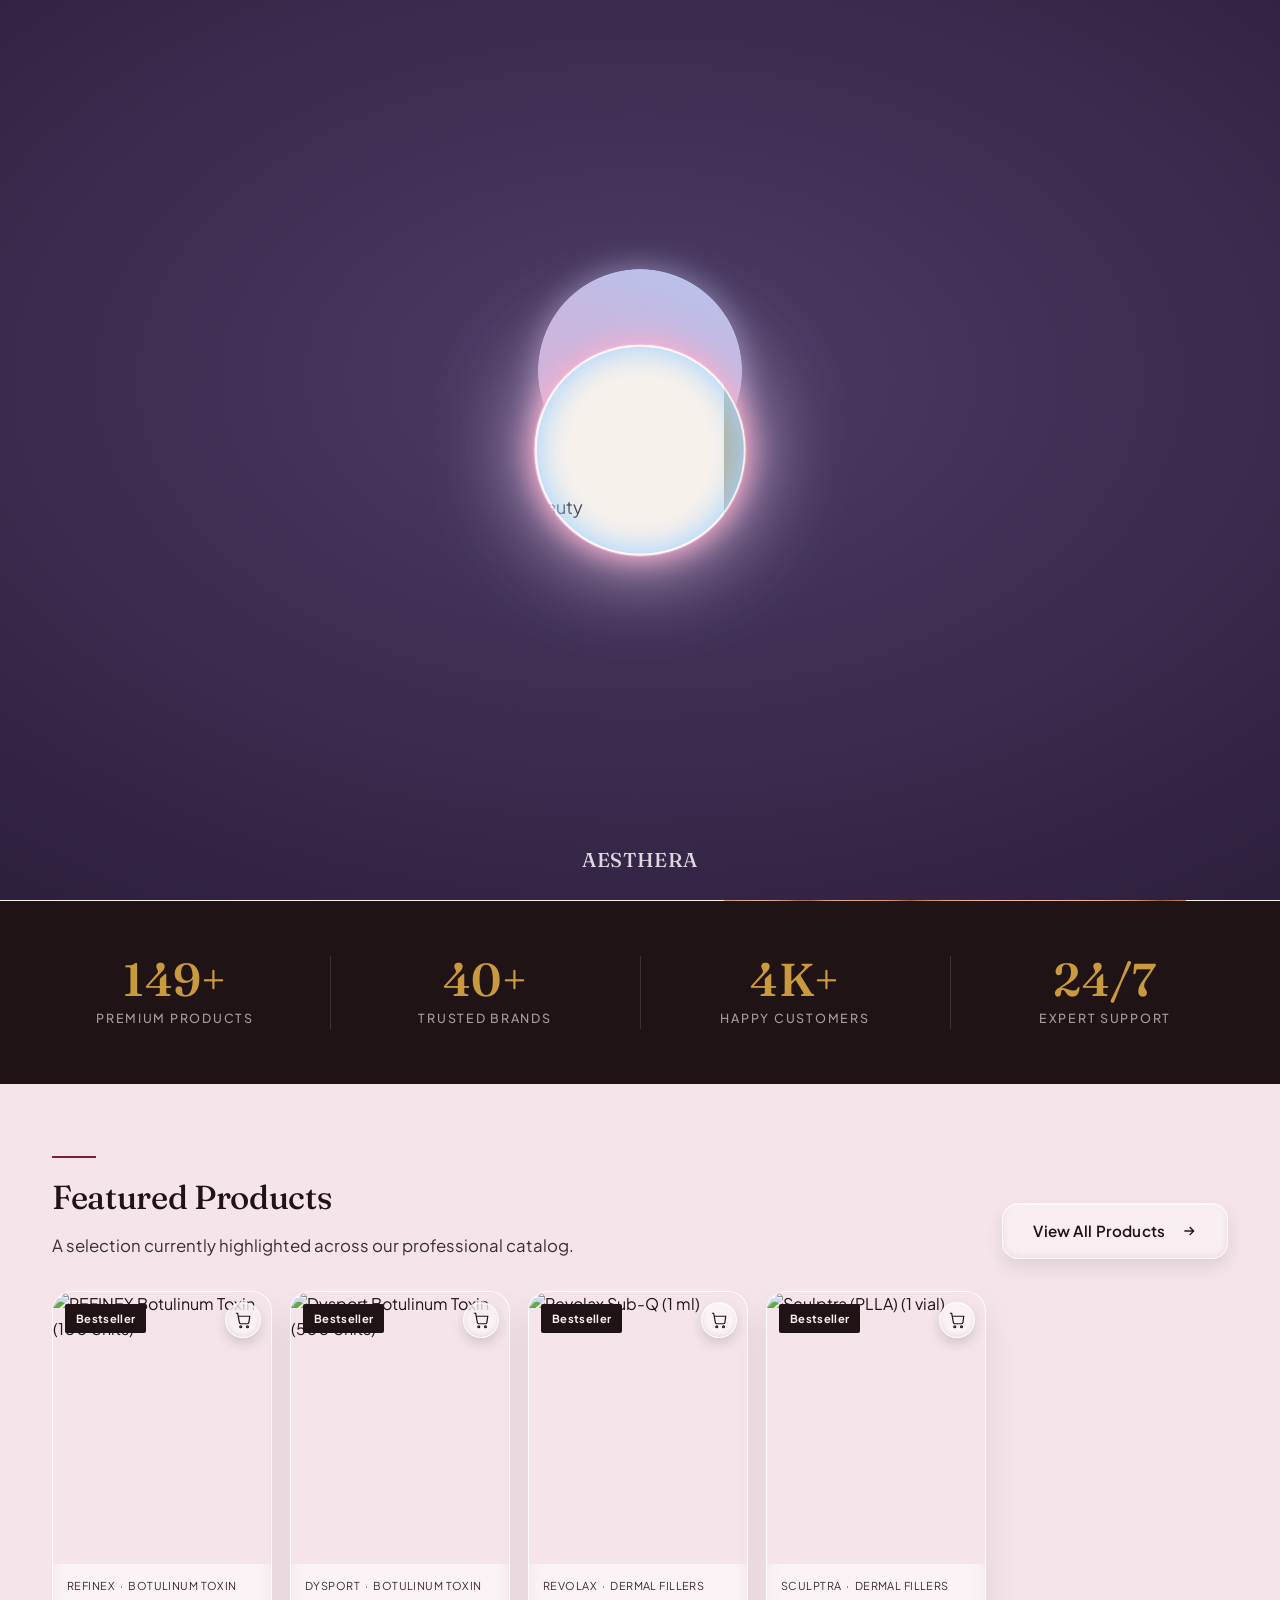
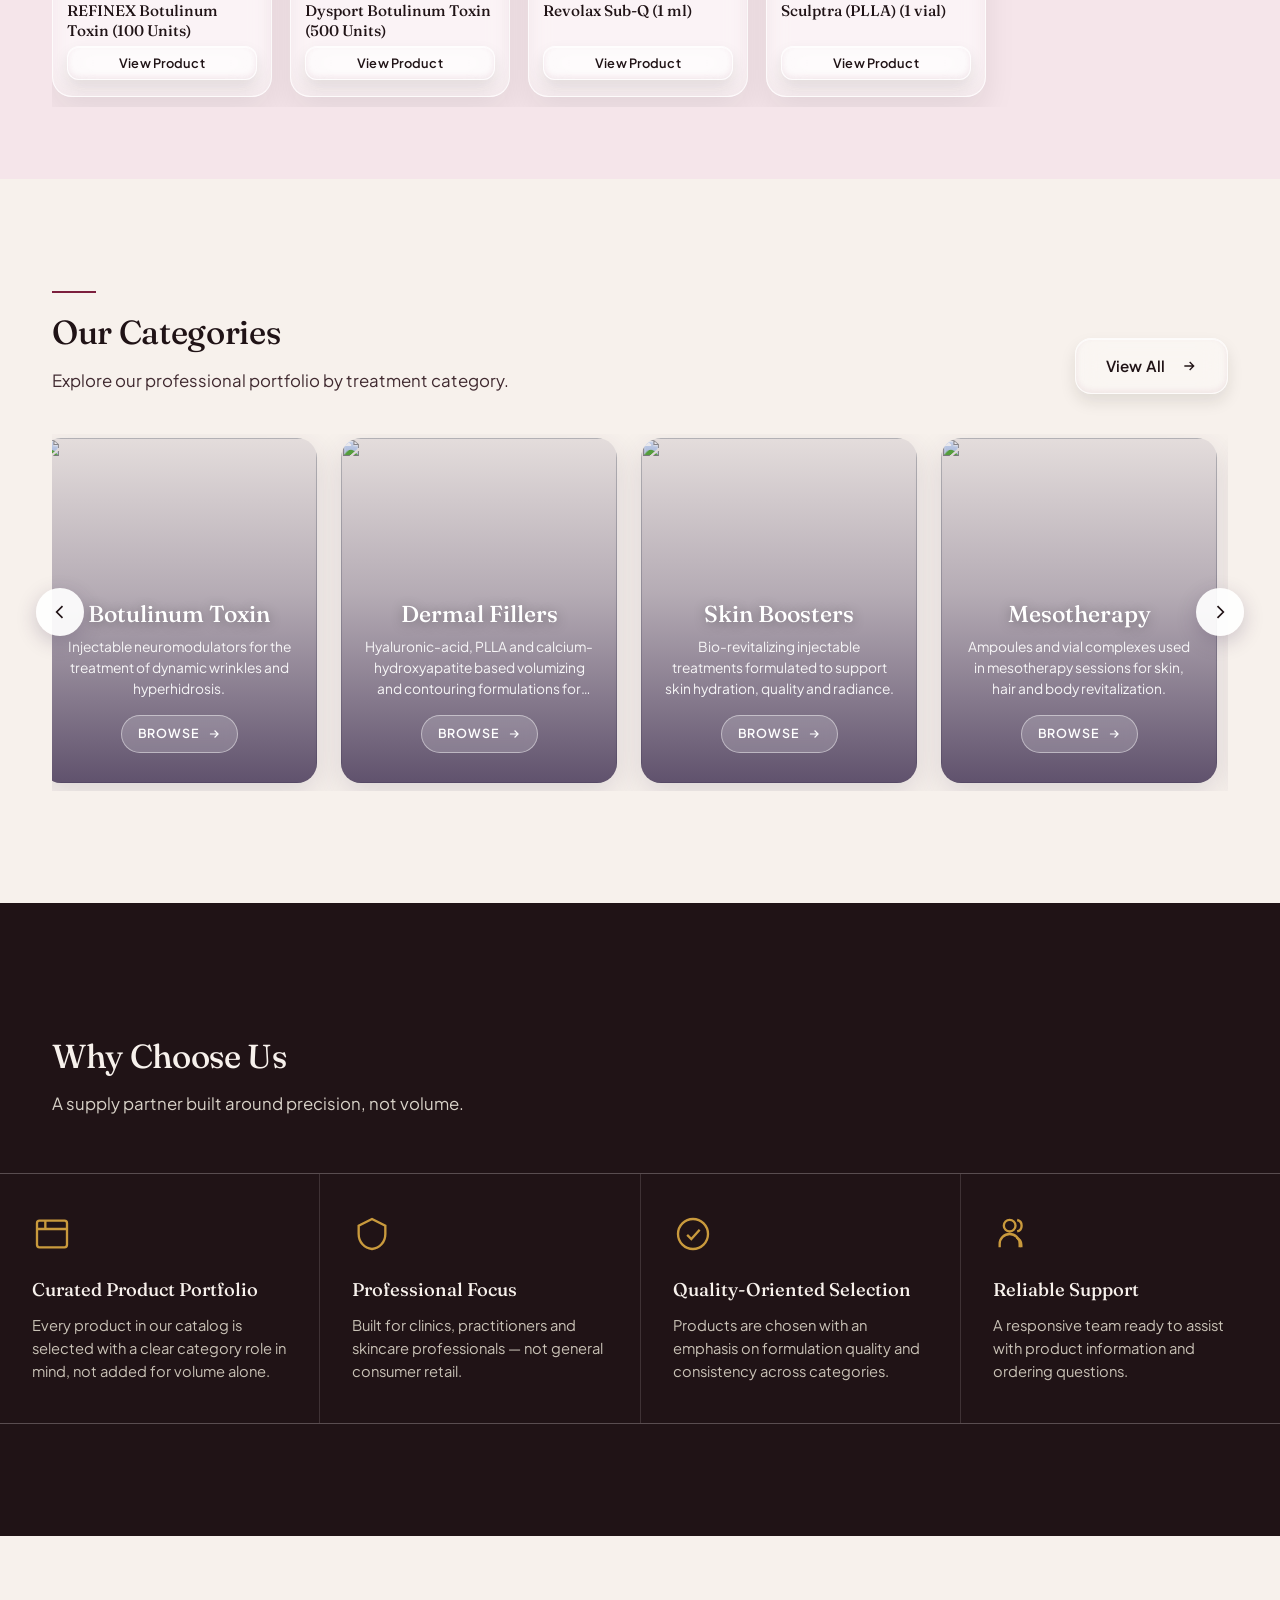
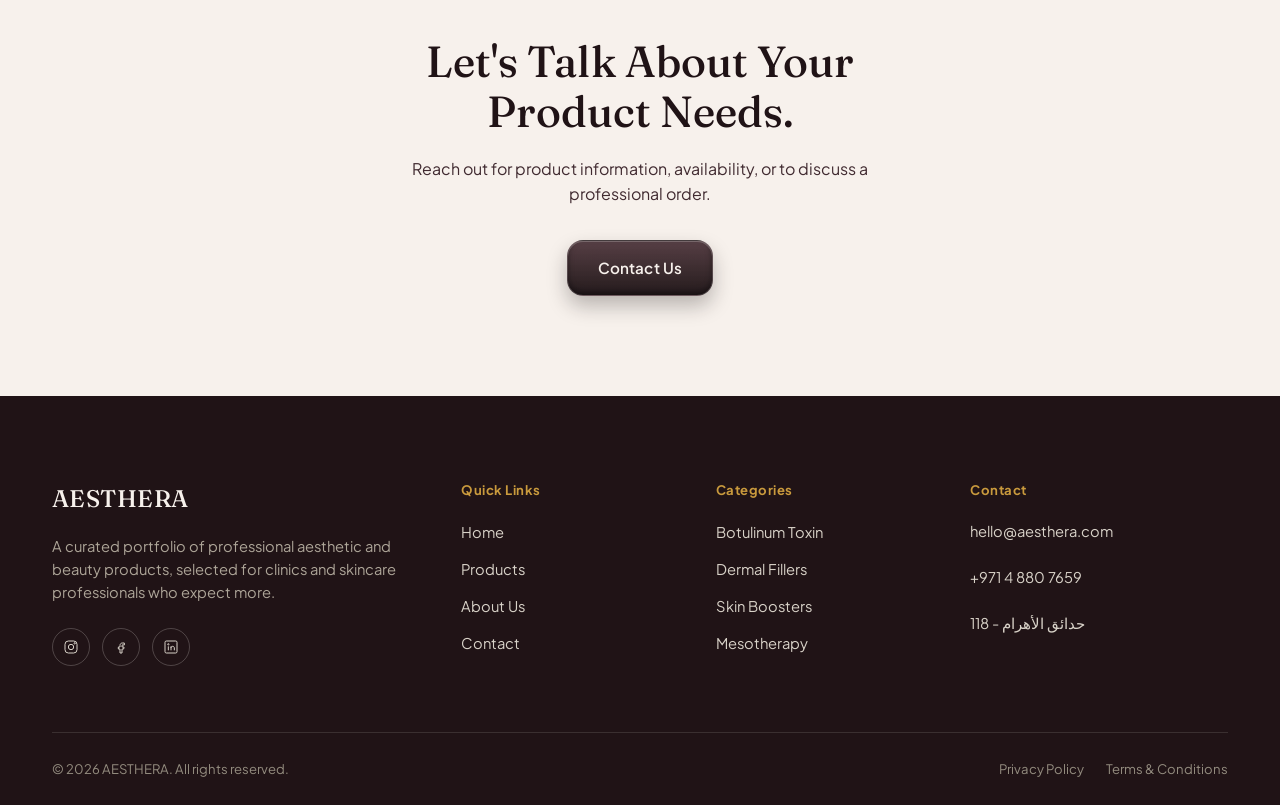
==== commit 92f112b2: "Add files via upload" ====
--- a/index.html
+++ b/index.html
@@ -3,8 +3,8 @@
 <head>
 <meta charset="UTF-8">
 <meta name="viewport" content="width=device-width, initial-scale=1.0">
-<title>AESTHERA — Elevating Aesthetic Excellence</title>
-<meta name="description" content="AESTHERA is a curated portfolio of professional aesthetic and beauty products for clinics and skincare professionals.">
+<title>Elio — Elevating Aesthetic Excellence</title>
+<meta name="description" content="Elio is a curated portfolio of professional aesthetic and beauty products for clinics and skincare professionals.">
 <!-- First-visit loader (must stay before the stylesheets) -->
 <script src="js/loader.js"></script>
 <link rel="stylesheet" href="css/style.css">
@@ -17,7 +17,7 @@
 <!-- ============================= HEADER ============================= -->
 <header class="site-header">
   <div class="container site-header__inner">
-    <a href="index.html" class="brand-mark js-brand-name">AESTHERA</a>
+    <a href="index.html" class="brand-mark js-brand-name">Elio</a>
 
     <nav class="main-nav" aria-label="Primary">
       <div class="nav-item"><a href="index.html">Home</a></div>
@@ -72,7 +72,7 @@
 </section>
 
 <!-- ============================= STATS BAND ============================= -->
-<section class="stats-band" aria-label="AESTHERA in numbers">
+<section class="stats-band" aria-label="Elio in numbers">
   <div class="stats-band__grid">
     <div class="stats-band__item">
       <span class="stats-band__number" data-count-to="500" data-count-suffix="+">150+</span>
@@ -180,7 +180,7 @@
   <div class="container">
     <div class="footer-grid">
       <div class="footer-brand">
-        <span class="brand-mark js-brand-name">AESTHERA</span>
+        <span class="brand-mark js-brand-name">Elio</span>
         <p class="js-brand-desc">A curated portfolio of professional aesthetic and beauty products, selected for clinics and skincare professionals who expect more.</p>
         <div class="footer-social">
           <a href="#" class="js-social-instagram" aria-label="Instagram"><svg viewBox="0 0 24 24" fill="none" stroke="currentColor" stroke-width="1.5"><rect x="3" y="3" width="18" height="18" rx="5"/><circle cx="12" cy="12" r="4"/><circle cx="17.5" cy="6.5" r="1"/></svg></a>
@@ -204,14 +204,14 @@
       <div class="footer-col">
         <h4>Contact</h4>
         <address>
-          <a class="js-contact-email" href="#">hello@aesthera.com</a><br><br>
+          <a class="js-contact-email" href="#">hello@elio.com</a><br><br>
           <a class="js-contact-phone" href="#">+1 (555) 019-2044</a><br><br>
-          <span class="js-contact-location">حدائق الأهرام - 118</span>
+          <span class="js-contact-location">Hadaek Al-Ahram - 118</span>
         </address>
       </div>
     </div>
     <div class="footer-bottom">
-      <span>&copy; <span class="js-year"></span> <span class="js-brand-name">AESTHERA</span>. All rights reserved.</span>
+      <span>&copy; <span class="js-year"></span> <span class="js-brand-name">Elio</span>. All rights reserved.</span>
       <div class="footer-bottom__links">
         <a href="#">Privacy Policy</a>
         <a href="#">Terms &amp; Conditions</a>
@@ -240,6 +240,7 @@
 </div>
 
 <script src="js/config.js"></script>
+<script src="js/prices.js"></script>
 <script src="js/products.js"></script>
 <script src="js/app.js"></script>
 <script src="js/filters.js"></script>
--- a/css/categories-carousel.css
+++ b/css/categories-carousel.css
@@ -0,0 +1,117 @@
+/* =========================================================================
+   AESTHERA — CATEGORIES CAROUSEL (بديل سكشن Best Sellers في الصفحة الرئيسية)
+   ملف إضافي مستقل. للإلغاء: شيل السكشن + ال link + ال script من index.html
+   ========================================================================= */
+
+.cat-carousel { position: relative; }
+
+.cat-carousel__track {
+  display: flex;
+  gap: 24px;
+  overflow-x: auto;
+  scroll-behavior: auto;   /* الحركة السلسة بتتحكم فيها JS (requestAnimationFrame) */
+  -webkit-overflow-scrolling: touch;
+  scrollbar-width: none;
+  padding: 4px 0 8px;
+}
+.cat-carousel__track::-webkit-scrollbar { display: none; }
+
+/* ---------- CARD ---------- */
+.cat-card {
+  position: relative;
+  flex: 0 0 calc((100% - 72px) / 4);   /* 4 cards on desktop */
+  aspect-ratio: 4 / 5;
+  border-radius: var(--radius-card);
+  overflow: hidden;
+  color: #fff;
+  display: flex;
+  align-items: flex-end;
+  justify-content: center;
+  text-align: center;
+  isolation: isolate;
+  box-shadow: 0 10px 30px rgba(58,42,77,0.14);
+  transition: transform .5s var(--ease), box-shadow .5s var(--ease);
+}
+.cat-card:hover { transform: translateY(-6px); box-shadow: 0 18px 40px rgba(58,42,77,0.22); }
+
+.cat-card__img {
+  position: absolute; inset: 0;
+  width: 100%; height: 100%;
+  object-fit: cover;
+  z-index: -2;
+  transition: transform .8s var(--ease);
+}
+.cat-card:hover .cat-card__img { transform: scale(1.07); }
+
+.cat-card::before {              /* scrim */
+  content: "";
+  position: absolute; inset: 0; z-index: -1;
+  background: linear-gradient(180deg, rgba(58,42,77,0.10) 0%, rgba(58,42,77,0.35) 45%, rgba(58,42,77,0.80) 100%);
+}
+
+.cat-card__body { padding: 28px 22px 30px; }
+.cat-card__title {
+  font-family: var(--font-display);
+  font-weight: 500;
+  font-size: clamp(1.35rem, 1.8vw, 1.7rem);
+  line-height: 1.15;
+  margin-bottom: 10px;
+  text-shadow: 0 2px 12px rgba(0,0,0,0.35);
+}
+.cat-card__desc {
+  font-size: 0.86rem;
+  line-height: 1.5;
+  opacity: .92;
+  display: -webkit-box;
+  -webkit-line-clamp: 3;
+  -webkit-box-orient: vertical;
+  overflow: hidden;
+}
+.cat-card__cta {
+  display: inline-flex; align-items: center; gap: 6px;
+  margin-top: 16px;
+  font-size: 0.78rem; font-weight: 600;
+  letter-spacing: .08em; text-transform: uppercase;
+  padding: 8px 16px;
+  border-radius: 999px;
+  background: rgba(255,255,255,0.18);
+  border: 1px solid rgba(255,255,255,0.45);
+  backdrop-filter: blur(6px);
+  -webkit-backdrop-filter: blur(6px);
+  transition: background .3s var(--ease), color .3s var(--ease);
+}
+.cat-card:hover .cat-card__cta { background: #fff; color: var(--charcoal); }
+
+/* ---------- ARROWS ---------- */
+.cat-carousel__arrow {
+  position: absolute;
+  top: 50%; translate: 0 -50%;
+  width: 48px; height: 48px;
+  border-radius: 50%;
+  border: none; cursor: pointer;
+  background: rgba(255,255,255,0.92);
+  color: var(--charcoal);
+  display: grid; place-items: center;
+  box-shadow: 0 6px 20px rgba(58,42,77,0.22);
+  z-index: 5;
+  transition: background .3s var(--ease), opacity .3s var(--ease), scale .3s var(--ease);
+}
+.cat-carousel__arrow:hover { background: var(--accent); scale: 1.06; }
+.cat-carousel__arrow svg { width: 20px; height: 20px; }
+.cat-carousel__arrow--prev { left: -16px; }
+.cat-carousel__arrow--next { right: -16px; }
+
+/* ---------- RESPONSIVE ---------- */
+@media (max-width: 1080px) {
+  .cat-card { flex-basis: calc((100% - 48px) / 3); }
+  .cat-carousel__arrow--prev { left: -8px; }
+  .cat-carousel__arrow--next { right: -8px; }
+}
+@media (max-width: 760px) {
+  .cat-card { flex-basis: calc((100% - 20px) / 2); }
+  .cat-carousel__track { gap: 20px; }
+}
+@media (max-width: 480px) {
+  .cat-card { flex-basis: 78%; }
+  .cat-carousel__arrow { width: 40px; height: 40px; }
+}
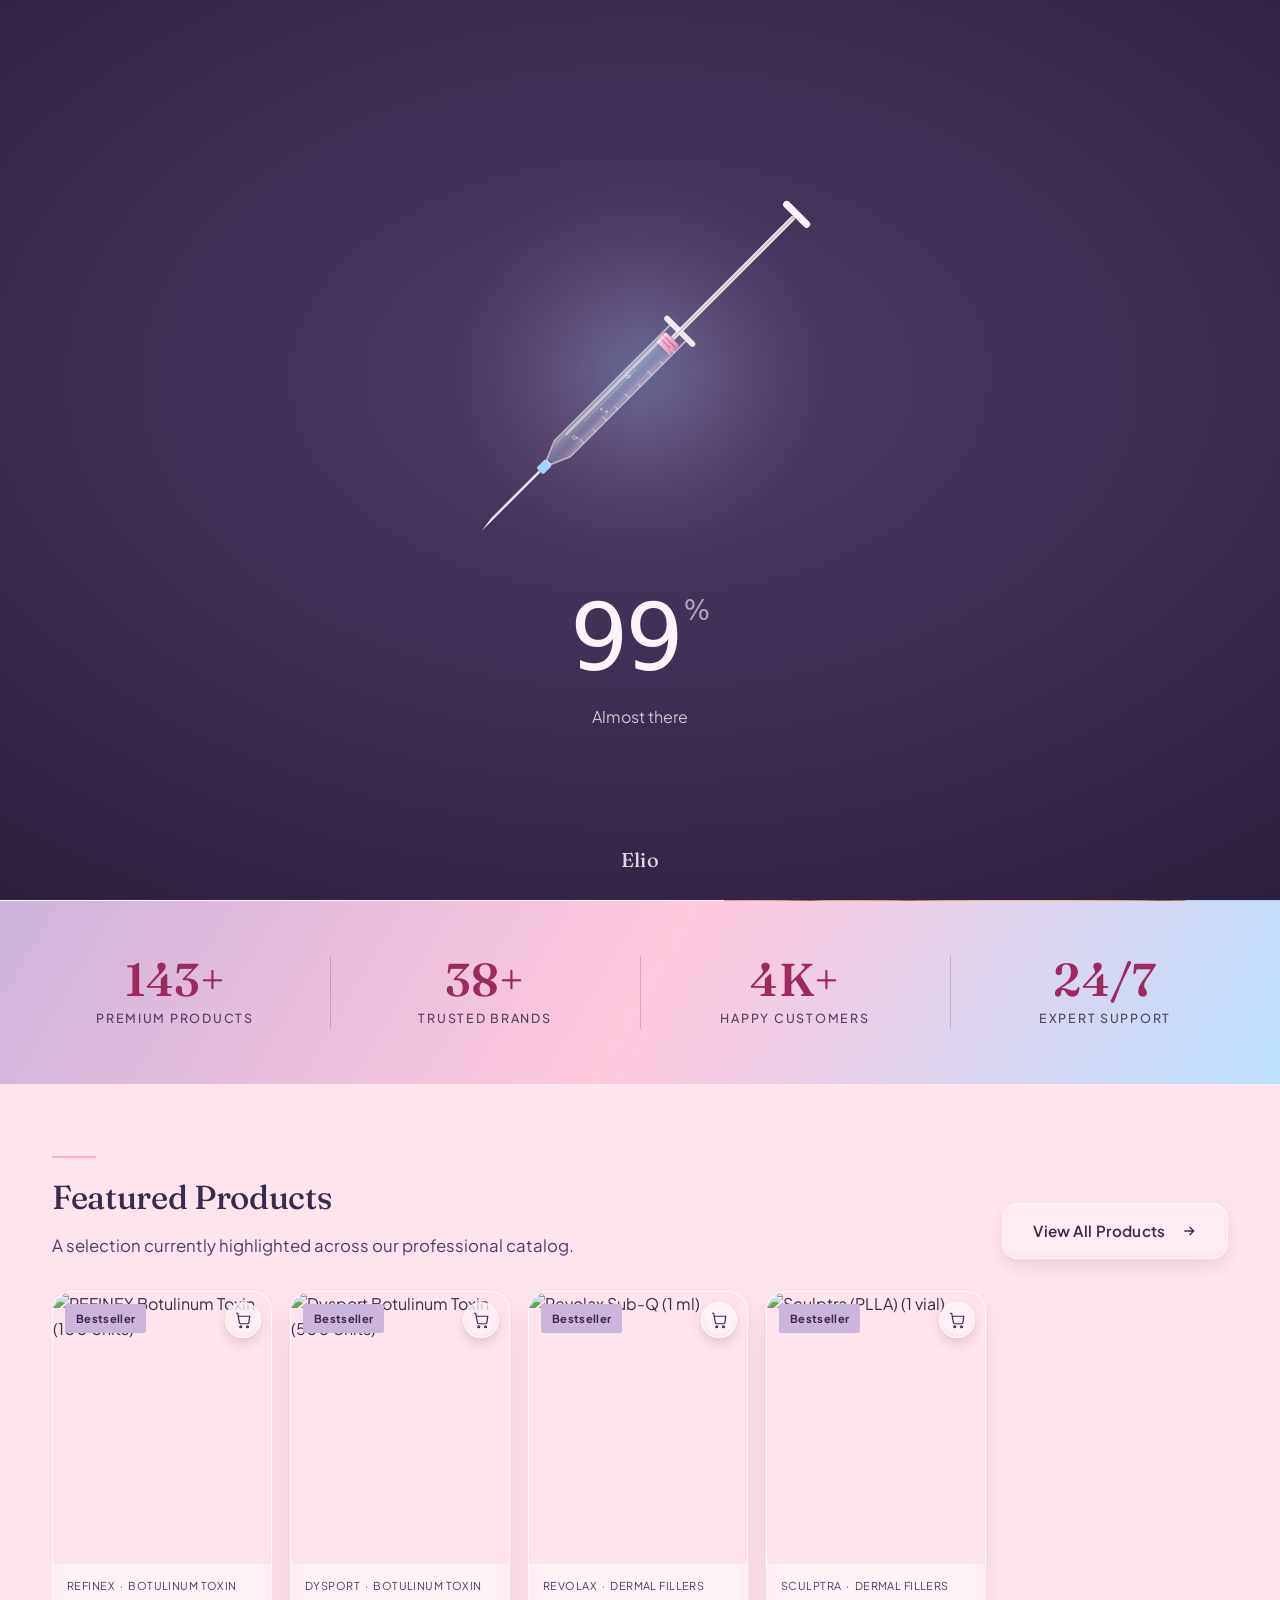
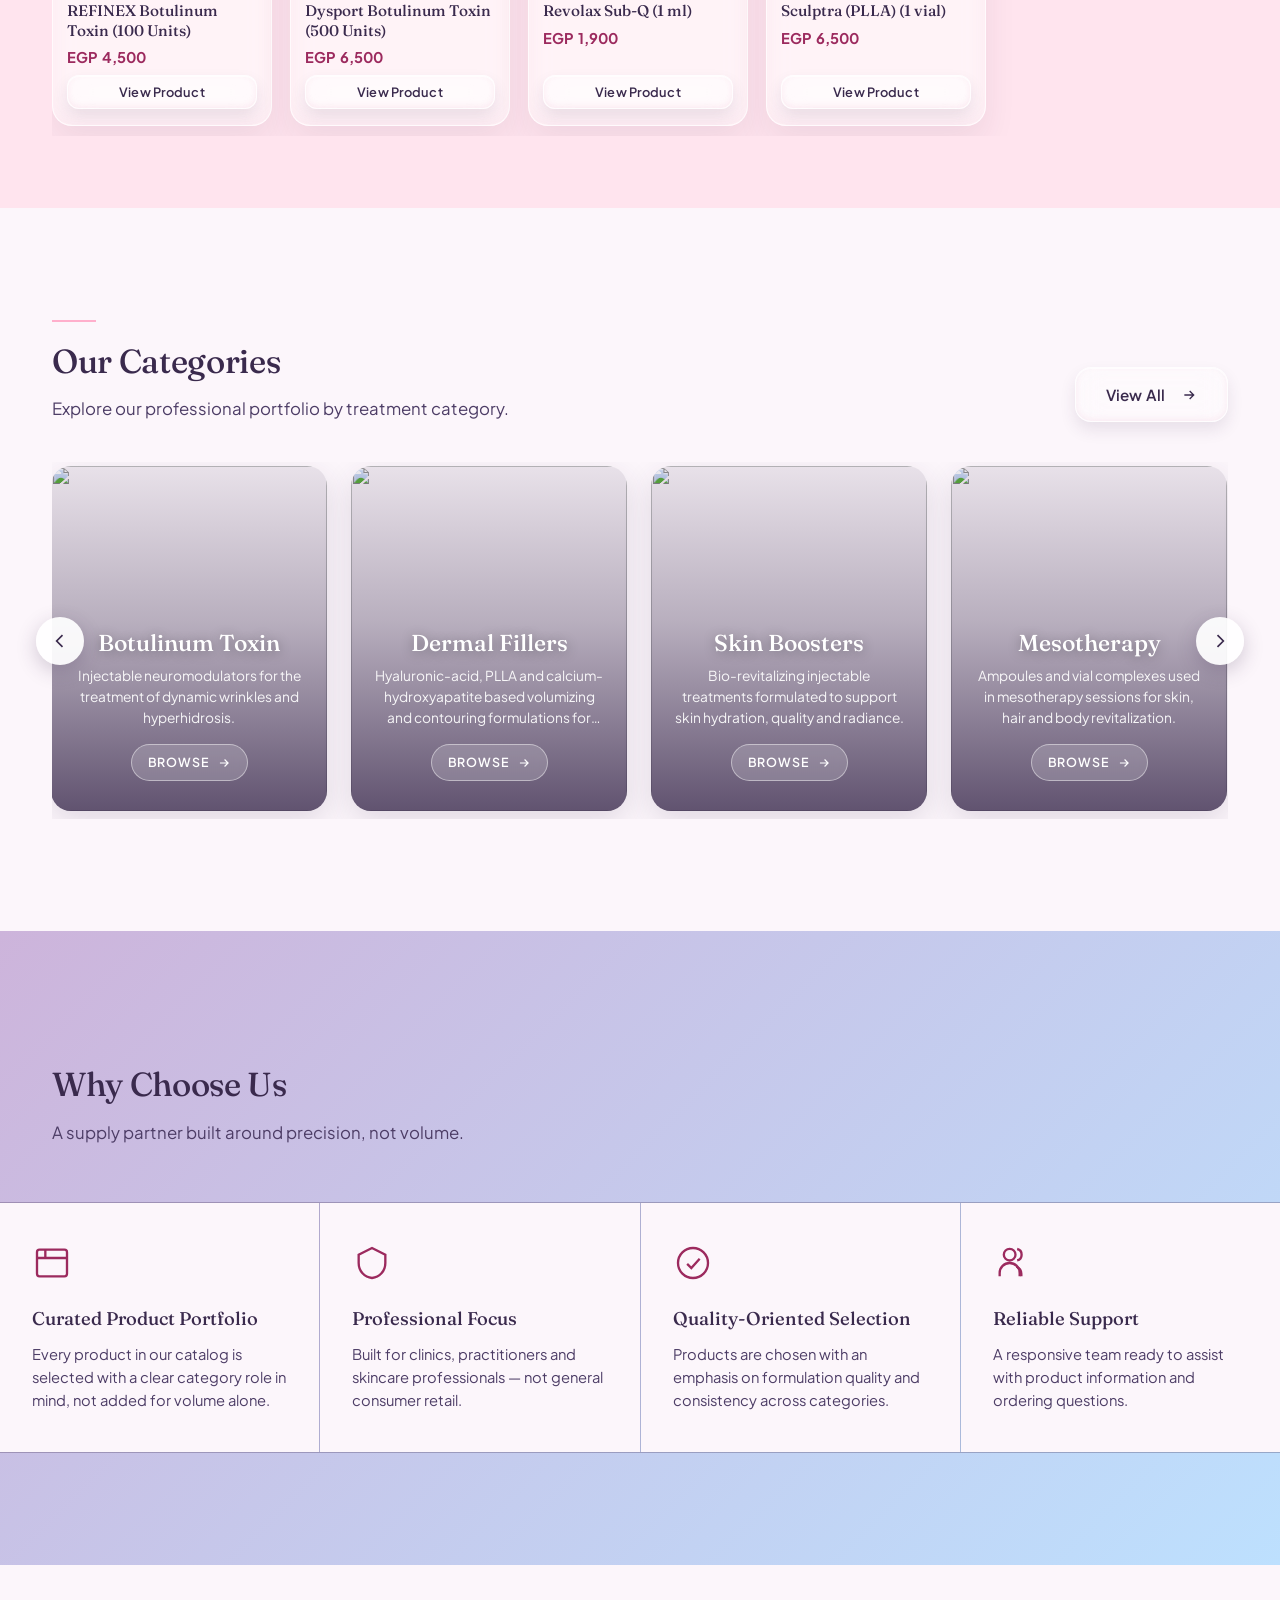
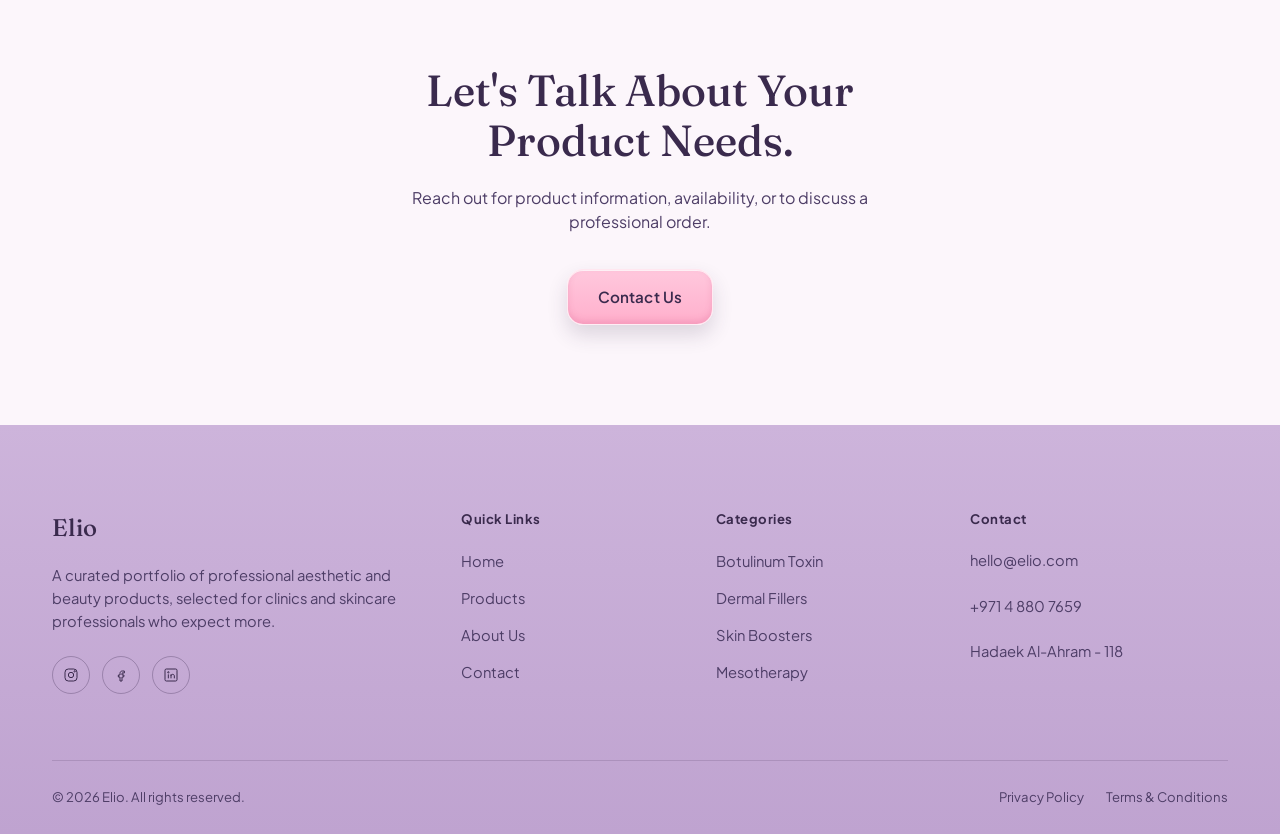
==== commit b68df303: "Add files via upload" ====
--- a/index.html
+++ b/index.html
@@ -11,6 +11,7 @@
 <link rel="stylesheet" href="css/responsive.css">
 <link rel="stylesheet" href="css/hero-split.css">
 <link rel="stylesheet" href="css/categories-carousel.css">
+<link rel="stylesheet" href="css/whatsapp-float.css">
 </head>
 <body>
 
@@ -213,8 +214,8 @@
     <div class="footer-bottom">
       <span>&copy; <span class="js-year"></span> <span class="js-brand-name">Elio</span>. All rights reserved.</span>
       <div class="footer-bottom__links">
-        <a href="#">Privacy Policy</a>
-        <a href="#">Terms &amp; Conditions</a>
+        <a href="privacy.html">Privacy Policy</a>
+        <a href="terms.html">Terms &amp; Conditions</a>
       </div>
     </div>
   </div>
@@ -247,5 +248,6 @@
 <script src="js/search.js"></script>
 <script src="js/categories-carousel.js"></script>
 <script src="js/animations.js"></script>
+<script src="js/whatsapp-float.js"></script>
 </body>
 </html>
--- a/css/style.css
+++ b/css/style.css
@@ -1,5 +1,5 @@
 /* =========================================================================
-   AESTHERA — CORE STYLESHEET
+   Elio— CORE STYLESHEET
    Design tokens + component styles. Breakpoint overrides live in
    responsive.css so this file stays the single source of visual truth.
    ========================================================================= */
@@ -11,15 +11,23 @@
    --------------------------------------------------------------------- */
 :root {
   /* Palette */
-  --ivory: #F7F1EC;
+  /* Pastel Dreamland Adventure — the 5 core colours */
+  --lavender:  #CDB4DB;
+  --pink-soft: #FFC8DD;
+  --pink:      #FFAFCC;
+  --sky-soft:  #BDE0FE;
+  --sky:       #A2D2FF;
+
+  /* Semantic roles (same names as before, so the rest of the CSS keeps working) */
+  --ivory: #FCF6FB;         /* page background — a whisper of pink */
   --white: #FFFFFF;
-  --charcoal: #201316;
-  --charcoal-soft: #402A30;
-  --taupe: #C99A3D;         /* warm gold — secondary accent */
-  --taupe-line: #EAD9CD;
-  --accent: #7C1F3D;        /* burgundy — the primary accent */
-  --accent-dark: #591730;
-  --accent-tint: #F5E5EA;
+  --charcoal: #3A2A4D;      /* deep plum — main text (readable on every pastel) */
+  --charcoal-soft: #4D3D66; /* secondary text */
+  --taupe: #A2D2FF;         /* secondary accent — sky blue */
+  --taupe-line: #E4D3EE;    /* hairlines / borders */
+  --accent: #FFAFCC;        /* primary accent — pink (fills, lines, badges) */
+  --accent-dark: #9C2A5E;   /* deep pink — for accent TEXT / hover text (contrast) */
+  --accent-tint: #FFE4EE;   /* soft pink wash */
 
   /* Type */
   --font-display: 'Fraunces', 'Georgia', serif;
@@ -37,7 +45,7 @@
   --radius-card: 20px;
   --glass-blur: 14px;
   --carve-light: rgba(255,255,255,0.55);
-  --carve-shadow: rgba(27,25,24,0.35);
+  --carve-shadow: rgba(58,42,77,0.35);
 
   /* Motion */
   --ease: cubic-bezier(.4, 0, .2, 1);
@@ -66,7 +74,7 @@
 input, select, textarea, button { font-size: 1rem; }
 
 :focus-visible {
-  outline: 2px solid var(--accent);
+  outline: 2px solid var(--accent-dark);
   outline-offset: 2px;
 }
 
@@ -84,7 +92,7 @@
   padding: 112px 0;
 }
 .section--tight { padding: 72px 0; }
-.section--charcoal { background: var(--charcoal); color: var(--ivory); }
+.section--charcoal { background: linear-gradient(135deg, var(--lavender) 0%, var(--sky-soft) 100%); color: var(--charcoal); }
 .section--taupe { background: var(--accent-tint); }
 
 .section__head {
@@ -97,7 +105,7 @@
   background: var(--accent);
   margin-bottom: 20px;
 }
-.section--charcoal .section__eyebrow-line { background: var(--taupe); }
+.section--charcoal .section__eyebrow-line { background: var(--charcoal); }
 .section__head h2 {
   font-family: var(--font-display);
   font-weight: 480;
@@ -111,7 +119,7 @@
   color: var(--charcoal-soft);
   max-width: 52ch;
 }
-.section--charcoal .section__head p { color: #D8D2C8; }
+.section--charcoal .section__head p { color: var(--charcoal-soft); }
 
 .section__head-row {
   display: flex;
@@ -141,20 +149,20 @@
   white-space: nowrap;
 }
 .btn--primary {
-  background: linear-gradient(180deg, rgba(72,48,54,0.92), rgba(28,17,20,0.96));
-  color: var(--ivory);
-  border-color: rgba(255,255,255,0.14);
-  box-shadow:
-    inset 0 1px 0 rgba(255,255,255,0.22),
-    inset 0 -3px 6px rgba(0,0,0,0.4),
-    0 10px 20px rgba(27,25,24,0.28);
+  background: linear-gradient(180deg, var(--pink-soft), var(--pink));
+  color: var(--charcoal);
+  border-color: rgba(255,255,255,0.7);
+  box-shadow:
+    inset 0 1px 0 rgba(255,255,255,0.75),
+    inset 0 -3px 6px rgba(214,90,140,0.25),
+    0 10px 20px rgba(58,42,77,0.16);
 }
 .btn--primary:hover {
-  background: linear-gradient(180deg, rgba(110,32,60,0.92), var(--accent-dark));
-  box-shadow:
-    inset 0 1px 0 rgba(255,255,255,0.28),
-    inset 0 -3px 8px rgba(0,0,0,0.45),
-    0 12px 24px rgba(27,25,24,0.32);
+  background: linear-gradient(180deg, var(--sky-soft), var(--sky));
+  box-shadow:
+    inset 0 1px 0 rgba(255,255,255,0.8),
+    inset 0 -3px 8px rgba(70,120,190,0.28),
+    0 12px 24px rgba(58,42,77,0.18);
 }
 .btn--outline {
   background: rgba(255,255,255,0.35);
@@ -162,34 +170,34 @@
   border-color: rgba(255,255,255,0.55);
   box-shadow:
     inset 0 1px 0 rgba(255,255,255,0.7),
-    inset 0 -2px 6px rgba(124,31,61,0.08),
-    0 8px 16px rgba(27,25,24,0.1);
+    inset 0 -2px 6px rgba(214,90,140,0.08),
+    0 8px 16px rgba(58,42,77,0.1);
 }
 .btn--outline:hover {
-  background: rgba(32,19,22,0.9);
-  color: var(--ivory);
-  box-shadow:
-    inset 0 1px 0 rgba(255,255,255,0.16),
-    inset 0 -3px 7px rgba(0,0,0,0.4),
-    0 10px 20px rgba(27,25,24,0.24);
+  background: var(--lavender);
+  color: var(--charcoal);
+  box-shadow:
+    inset 0 1px 0 rgba(255,255,255,0.55),
+    inset 0 -3px 7px rgba(120,80,150,0.22),
+    0 10px 20px rgba(58,42,77,0.16);
 }
 .section--charcoal .btn--outline {
-  color: var(--ivory);
-  border-color: rgba(201,154,61,0.4);
-  background: rgba(255,255,255,0.08);
-  box-shadow:
-    inset 0 1px 0 rgba(255,255,255,0.14),
-    inset 0 -2px 6px rgba(0,0,0,0.3),
-    0 8px 16px rgba(0,0,0,0.25);
-}
-.section--charcoal .btn--outline:hover { background: var(--ivory); color: var(--charcoal); box-shadow: inset 0 1px 0 rgba(255,255,255,0.6), 0 8px 16px rgba(0,0,0,0.2); }
+  color: var(--charcoal);
+  border-color: rgba(58,42,77,0.3);
+  background: rgba(255,255,255,0.4);
+  box-shadow:
+    inset 0 1px 0 rgba(255,255,255,0.7),
+    inset 0 -2px 6px rgba(120,80,150,0.12),
+    0 8px 16px rgba(58,42,77,0.12);
+}
+.section--charcoal .btn--outline:hover { background: var(--white); color: var(--charcoal); box-shadow: inset 0 1px 0 rgba(255,255,255,0.8), 0 8px 16px rgba(58,42,77,0.16); }
 .btn--small { padding: 8px 14px; font-size: 0.8rem; width: 100%; border-radius: 12px; }
 .btn--block { width: 100%; }
 .btn:active {
   transform: translateY(1px);
   box-shadow:
-    inset 0 2px 6px rgba(0,0,0,0.4),
-    inset 0 -1px 0 rgba(255,255,255,0.08);
+    inset 0 2px 6px rgba(58,42,77,0.25),
+    inset 0 -1px 0 rgba(255,255,255,0.3);
 }
 
 /* ---------------------------------------------------------------------
@@ -199,14 +207,14 @@
   position: sticky;
   top: 0;
   z-index: 500;
-  background: rgba(246, 242, 236, 0.92);
+  background: rgba(252, 246, 251, 0.92);
   backdrop-filter: blur(10px);
   border-bottom: 1px solid transparent;
   transition: border-color .25s var(--ease), box-shadow .25s var(--ease);
 }
 .site-header.is-scrolled {
   border-bottom-color: var(--taupe-line);
-  box-shadow: 0 8px 24px rgba(27, 25, 24, 0.04);
+  box-shadow: 0 8px 24px rgba(58,42,77, 0.04);
 }
 .site-header__inner {
   height: var(--header-h);
@@ -237,7 +245,7 @@
   color: var(--charcoal-soft);
   transition: color .2s var(--ease);
 }
-.nav-item > a:hover { color: var(--accent); }
+.nav-item > a:hover { color: var(--accent-dark); }
 
 .nav-actions {
   display: flex;
@@ -259,17 +267,17 @@
   color: var(--charcoal);
   box-shadow:
     inset 0 1px 0 rgba(255,255,255,0.7),
-    inset 0 -2px 5px rgba(124,31,61,0.08),
-    0 6px 14px rgba(27,25,24,0.1);
+    inset 0 -2px 5px rgba(214,90,140,0.08),
+    0 6px 14px rgba(58,42,77,0.1);
   transition: background .2s var(--ease), box-shadow .2s var(--ease), transform .15s var(--ease);
 }
 .icon-btn:hover {
-  background: rgba(32,19,22,0.92);
-  color: var(--ivory);
-  box-shadow:
-    inset 0 1px 0 rgba(255,255,255,0.16),
-    inset 0 -3px 7px rgba(0,0,0,0.35),
-    0 8px 18px rgba(27,25,24,0.22);
+  background: var(--pink);
+  color: var(--charcoal);
+  box-shadow:
+    inset 0 1px 0 rgba(255,255,255,0.6),
+    inset 0 -3px 7px rgba(214,90,140,0.25),
+    0 8px 18px rgba(58,42,77,0.16);
 }
 .icon-btn:active { transform: translateY(1px); }
 .icon-btn svg { width: 20px; height: 20px; }
@@ -282,7 +290,7 @@
   padding: 0 3px;
   border-radius: 50%;
   background: var(--accent);
-  color: var(--ivory);
+  color: var(--charcoal);
   font-size: 0.62rem;
   font-weight: 700;
   display: none;
@@ -324,8 +332,8 @@
   border-radius: var(--radius-card);
   box-shadow:
     inset 0 1px 0 rgba(255,255,255,0.8),
-    inset 0 -6px 14px rgba(124,31,61,0.05),
-    0 24px 48px rgba(27,25,24,0.14);
+    inset 0 -6px 14px rgba(214,90,140,0.05),
+    0 24px 48px rgba(58,42,77,0.14);
   padding: 28px;
   display: grid;
   grid-template-columns: repeat(2, 1fr);
@@ -406,7 +414,7 @@
 .hero__scrim {
   position: absolute;
   inset: 0;
-  background: linear-gradient(180deg, rgba(27,25,24,0.20) 0%, rgba(27,25,24,0.15) 40%, rgba(27,25,24,0.86) 100%);
+  background: linear-gradient(180deg, rgba(58,42,77,0.20) 0%, rgba(58,42,77,0.15) 40%, rgba(58,42,77,0.86) 100%);
 }
 .hero__content {
   position: relative;
@@ -431,7 +439,7 @@
   margin-top: 26px;
   font-size: 1.12rem;
   max-width: 46ch;
-  color: #E7E2D8;
+  color: #F6EDFA;
 }
 .hero__actions {
   margin-top: 40px;
@@ -439,7 +447,7 @@
   gap: 16px;
   flex-wrap: wrap;
 }
-.hero__actions .btn--outline { border-color: rgba(246,242,236,0.5); color: var(--ivory); }
+.hero__actions .btn--outline { border-color: rgba(252,246,251,0.55); color: var(--ivory); }
 .hero__actions .btn--outline:hover { background: var(--ivory); color: var(--charcoal); }
 
 /* ---------------------------------------------------------------------
@@ -477,15 +485,15 @@
   flex-direction: column;
   box-shadow:
     inset 0 1px 0 rgba(255,255,255,0.7),
-    inset 0 -8px 18px rgba(124,31,61,0.05),
-    0 16px 32px rgba(27,25,24,0.08);
+    inset 0 -8px 18px rgba(214,90,140,0.05),
+    0 16px 32px rgba(58,42,77,0.08);
   transition: box-shadow .25s var(--ease), transform .25s var(--ease);
 }
 .product-card:hover {
   box-shadow:
     inset 0 1px 0 rgba(255,255,255,0.8),
-    inset 0 -10px 22px rgba(124,31,61,0.07),
-    0 24px 44px rgba(27,25,24,0.14);
+    inset 0 -10px 22px rgba(214,90,140,0.07),
+    0 24px 44px rgba(58,42,77,0.14);
   transform: translateY(-3px);
 }
 .product-card.is-revealing { animation: cardReveal .5s var(--ease); }
@@ -514,8 +522,8 @@
   font-weight: 700;
   letter-spacing: 0.03em;
   border-radius: 2px;
-  background: var(--charcoal);
-  color: var(--ivory);
+  background: var(--lavender);
+  color: var(--charcoal);
 }
 .product-badge--featured { background: var(--accent); }
 .cart-btn {
@@ -531,8 +539,8 @@
   -webkit-backdrop-filter: blur(var(--glass-blur));
   box-shadow:
     inset 0 1px 0 rgba(255,255,255,0.75),
-    inset 0 -2px 4px rgba(124,31,61,0.1),
-    0 6px 12px rgba(27,25,24,0.15);
+    inset 0 -2px 4px rgba(214,90,140,0.1),
+    0 6px 12px rgba(58,42,77,0.15);
   display: flex;
   align-items: center;
   justify-content: center;
@@ -541,8 +549,8 @@
 }
 .cart-btn svg { fill: none; stroke: currentColor; stroke-width: 1.6; }
 .cart-btn:hover { transform: scale(1.06); }
-.cart-btn.is-active { color: var(--accent); }
-.cart-btn.is-active svg { fill: rgba(124,31,61,0.12); }
+.cart-btn.is-active { color: var(--accent-dark); }
+.cart-btn.is-active svg { fill: rgba(255,175,204,0.65); }
 
 .product-card__body {
   padding: 14px 14px 16px;
@@ -572,9 +580,9 @@
   background: rgba(255,255,255,0.4);
   backdrop-filter: blur(var(--glass-blur));
   -webkit-backdrop-filter: blur(var(--glass-blur));
-  border: 1px dashed rgba(201,154,61,0.5);
+  border: 1px dashed rgba(162,210,255,0.95);
   border-radius: var(--radius-card);
-  box-shadow: inset 0 2px 8px rgba(27,25,24,0.06);
+  box-shadow: inset 0 2px 8px rgba(58,42,77,0.06);
 }
 .empty-state__title {
   font-family: var(--font-display);
@@ -592,18 +600,18 @@
   display: grid;
   grid-template-columns: repeat(4, 1fr);
   gap: 1px;
-  background: rgba(246,242,236,0.14);
-  border-top: 1px solid rgba(246,242,236,0.14);
-  border-bottom: 1px solid rgba(246,242,236,0.14);
+  background: rgba(58,42,77,0.16);
+  border-top: 1px solid rgba(58,42,77,0.16);
+  border-bottom: 1px solid rgba(58,42,77,0.16);
 }
 .value-item {
-  background: var(--charcoal);
+  background: var(--ivory);
   padding: 40px 32px;
 }
 .value-item__icon {
   width: 40px; height: 40px;
   margin-bottom: 22px;
-  color: var(--taupe);
+  color: var(--accent-dark);
 }
 .value-item h3 {
   font-family: var(--font-display);
@@ -613,7 +621,7 @@
 }
 .value-item p {
   font-size: 0.92rem;
-  color: #C9C2B6;
+  color: var(--charcoal-soft);
 }
 
 /* ---------------------------------------------------------------------
@@ -674,8 +682,8 @@
    FOOTER
    --------------------------------------------------------------------- */
 .site-footer {
-  background: var(--charcoal);
-  color: #D8D2C8;
+  background: linear-gradient(180deg, var(--lavender) 0%, #BFA3D0 100%);
+  color: var(--charcoal);
   padding: 84px 0 0;
 }
 .footer-grid {
@@ -683,14 +691,14 @@
   grid-template-columns: 1.4fr 0.8fr 0.8fr 1fr;
   gap: 48px;
   padding-bottom: 64px;
-  border-bottom: 1px solid rgba(246,242,236,0.12);
-}
-.footer-brand .brand-mark { color: var(--ivory); }
+  border-bottom: 1px solid rgba(58,42,77,0.16);
+}
+.footer-brand .brand-mark { color: var(--charcoal); }
 .footer-brand p {
   margin-top: 18px;
   max-width: 34ch;
   font-size: 0.92rem;
-  color: #ADA598;
+  color: var(--charcoal-soft);
 }
 .footer-social {
   display: flex;
@@ -699,7 +707,7 @@
 }
 .footer-social a {
   width: 38px; height: 38px;
-  border: 1px solid rgba(246,242,236,0.22);
+  border: 1px solid rgba(58,42,77,0.3);
   border-radius: 50%;
   display: flex; align-items: center; justify-content: center;
   transition: background .2s var(--ease), border-color .2s var(--ease);
@@ -710,13 +718,13 @@
 .footer-col h4 {
   font-size: 0.82rem;
   letter-spacing: 0.04em;
-  color: var(--taupe);
+  color: var(--charcoal);
   margin-bottom: 20px;
 }
 .footer-col ul li { margin-bottom: 12px; }
-.footer-col a { font-size: 0.92rem; color: #D8D2C8; transition: color .2s var(--ease); }
-.footer-col a:hover { color: var(--ivory); }
-.footer-col address { font-style: normal; font-size: 0.92rem; color: #D8D2C8; }
+.footer-col a { font-size: 0.92rem; color: var(--charcoal-soft); transition: color .2s var(--ease); }
+.footer-col a:hover { color: var(--charcoal); text-decoration: underline; text-underline-offset: 3px; }
+.footer-col address { font-style: normal; font-size: 0.92rem; color: var(--charcoal-soft); }
 
 .footer-bottom {
   display: flex;
@@ -724,7 +732,7 @@
   align-items: center;
   padding: 26px 0;
   font-size: 0.82rem;
-  color: #938C7F;
+  color: var(--charcoal-soft);
   flex-wrap: wrap;
   gap: 12px;
 }
@@ -740,15 +748,15 @@
   width: 50px;
   height: 50px;
   border-radius: 50%;
-  background: linear-gradient(180deg, rgba(72,48,54,0.92), rgba(28,17,20,0.96));
+  background: linear-gradient(180deg, var(--pink-soft), var(--pink));
   backdrop-filter: blur(var(--glass-blur));
   -webkit-backdrop-filter: blur(var(--glass-blur));
-  color: var(--ivory);
-  border: 1px solid rgba(255,255,255,0.14);
-  box-shadow:
-    inset 0 1px 0 rgba(255,255,255,0.22),
-    inset 0 -3px 6px rgba(0,0,0,0.4),
-    0 10px 20px rgba(27,25,24,0.28);
+  color: var(--charcoal);
+  border: 1px solid rgba(255,255,255,0.7);
+  box-shadow:
+    inset 0 1px 0 rgba(255,255,255,0.75),
+    inset 0 -3px 6px rgba(214,90,140,0.25),
+    0 10px 20px rgba(58,42,77,0.2);
   display: flex;
   align-items: center;
   justify-content: center;
@@ -777,7 +785,7 @@
   margin-bottom: 18px;
 }
 .breadcrumbs a { color: var(--charcoal-soft); }
-.breadcrumbs a:hover { color: var(--accent); }
+.breadcrumbs a:hover { color: var(--accent-dark); }
 .page-header h1 {
   font-family: var(--font-display);
   font-weight: 480;
@@ -883,8 +891,8 @@
   font-size: 0.94rem;
   color: var(--charcoal-soft);
 }
-.filter-pill:hover { color: var(--accent); }
-.filter-pill.is-active { color: var(--accent); font-weight: 700; }
+.filter-pill:hover { color: var(--accent-dark); }
+.filter-pill.is-active { color: var(--accent-dark); font-weight: 700; }
 .filter-check {
   display: flex;
   align-items: center;
@@ -949,7 +957,7 @@
 .modal__backdrop {
   position: absolute;
   inset: 0;
-  background: rgba(27,25,24,0.55);
+  background: rgba(58,42,77,0.55);
   backdrop-filter: blur(2px);
 }
 .modal__panel {
@@ -965,8 +973,8 @@
   padding: 40px;
   box-shadow:
     inset 0 1px 0 rgba(255,255,255,0.8),
-    inset 0 -10px 24px rgba(124,31,61,0.05),
-    0 30px 60px rgba(27,25,24,0.22);
+    inset 0 -10px 24px rgba(214,90,140,0.05),
+    0 30px 60px rgba(58,42,77,0.22);
   animation: modalIn .25s var(--ease);
 }
 @keyframes modalIn {
@@ -984,8 +992,8 @@
   -webkit-backdrop-filter: blur(var(--glass-blur));
   box-shadow:
     inset 0 1px 0 rgba(255,255,255,0.75),
-    inset 0 -2px 5px rgba(124,31,61,0.08),
-    0 6px 14px rgba(27,25,24,0.14);
+    inset 0 -2px 5px rgba(214,90,140,0.08),
+    0 6px 14px rgba(58,42,77,0.14);
   font-size: 1.4rem;
   line-height: 1;
   display: flex; align-items: center; justify-content: center;
@@ -1068,12 +1076,12 @@
   inset: 0;
   z-index: 950;
   display: none;
-  background: rgba(27,25,24,0.5);
+  background: rgba(58,42,77,0.5);
   backdrop-filter: blur(2px);
 }
 .search-overlay.is-open { display: block; }
 .search-overlay__panel {
-  background: rgba(247,241,236,0.82);
+  background: rgba(252,246,251,0.82);
   backdrop-filter: blur(var(--glass-blur));
   -webkit-backdrop-filter: blur(var(--glass-blur));
   border-bottom: 1px solid rgba(255,255,255,0.5);
@@ -1083,8 +1091,8 @@
   margin: 0 auto;
   box-shadow:
     inset 0 1px 0 rgba(255,255,255,0.6),
-    inset 0 -14px 28px rgba(124,31,61,0.04),
-    0 30px 60px rgba(27,25,24,0.18);
+    inset 0 -14px 28px rgba(214,90,140,0.04),
+    0 30px 60px rgba(58,42,77,0.18);
   animation: modalIn .2s var(--ease);
 }
 .search-overlay__top {
@@ -1102,9 +1110,9 @@
   backdrop-filter: blur(var(--glass-blur));
   -webkit-backdrop-filter: blur(var(--glass-blur));
   box-shadow:
-    inset 0 2px 6px rgba(27,25,24,0.1),
+    inset 0 2px 6px rgba(58,42,77,0.1),
     inset 0 -1px 0 rgba(255,255,255,0.6),
-    0 8px 18px rgba(27,25,24,0.08);
+    0 8px 18px rgba(58,42,77,0.08);
   font-family: var(--font-display);
   font-size: 1.5rem;
   color: var(--charcoal);
@@ -1113,9 +1121,9 @@
 .search-overlay__form input:focus {
   background: rgba(255,255,255,0.7);
   box-shadow:
-    inset 0 2px 8px rgba(27,25,24,0.14),
+    inset 0 2px 8px rgba(58,42,77,0.14),
     inset 0 -1px 0 rgba(255,255,255,0.7),
-    0 10px 22px rgba(27,25,24,0.12);
+    0 10px 22px rgba(58,42,77,0.12);
 }
 .search-overlay__form input::placeholder { color: var(--charcoal-soft); }
 .search-overlay__clear {
@@ -1131,8 +1139,8 @@
   -webkit-backdrop-filter: blur(var(--glass-blur));
   box-shadow:
     inset 0 1px 0 rgba(255,255,255,0.75),
-    inset 0 -2px 5px rgba(124,31,61,0.08),
-    0 6px 14px rgba(27,25,24,0.12);
+    inset 0 -2px 5px rgba(214,90,140,0.08),
+    0 6px 14px rgba(58,42,77,0.12);
   font-size: 1.3rem;
 }
 .search-overlay__count { margin-top: 18px; font-size: 0.88rem; color: var(--charcoal-soft); }
@@ -1154,8 +1162,8 @@
   border-radius: 14px;
   box-shadow:
     inset 0 1px 0 rgba(255,255,255,0.75),
-    inset 0 -3px 8px rgba(124,31,61,0.06),
-    0 8px 16px rgba(27,25,24,0.08);
+    inset 0 -3px 8px rgba(214,90,140,0.06),
+    0 8px 16px rgba(58,42,77,0.08);
   text-align: left;
 }
 .search-result img { width: 52px; height: 52px; object-fit: cover; border-radius: var(--radius-s); filter: grayscale(12%) sepia(3%); }
@@ -1166,7 +1174,7 @@
   grid-column: 1 / -1;
   justify-content: center;
   font-weight: 700;
-  color: var(--accent);
+  color: var(--accent-dark);
 }
 
 /* ---------------------------------------------------------------------
@@ -1250,7 +1258,7 @@
   font-size: 1.05rem;
   line-height: 1.3;
 }
-.cart-item__title a:hover { color: var(--accent); }
+.cart-item__title a:hover { color: var(--accent-dark); }
 .cart-item__remove {
   display: inline-flex;
   align-items: center;
@@ -1264,7 +1272,7 @@
   color: var(--charcoal-soft);
   align-self: flex-start;
 }
-.cart-item__remove:hover { color: var(--accent); }
+.cart-item__remove:hover { color: var(--accent-dark); }
 
 .cart-summary {
   position: sticky;
@@ -1277,8 +1285,8 @@
   padding: 26px;
   box-shadow:
     inset 0 1px 0 rgba(255,255,255,0.75),
-    inset 0 -8px 18px rgba(124,31,61,0.05),
-    0 16px 32px rgba(27,25,24,0.1);
+    inset 0 -8px 18px rgba(214,90,140,0.05),
+    0 16px 32px rgba(58,42,77,0.1);
 }
 .cart-summary h3 {
   font-family: var(--font-display);
@@ -1315,7 +1323,7 @@
   width: 36px; height: 36px;
   border-radius: 50%;
   background: var(--accent-tint);
-  color: var(--accent);
+  color: var(--accent-dark);
   display: flex; align-items: center; justify-content: center;
   flex-shrink: 0;
 }
@@ -1329,7 +1337,7 @@
   display: flex; align-items: center; justify-content: center;
   transition: background .2s var(--ease), border-color .2s var(--ease), color .2s var(--ease);
 }
-.contact-social a:hover { background: var(--charcoal); border-color: var(--charcoal); color: var(--ivory); }
+.contact-social a:hover { background: var(--accent); border-color: var(--accent); color: var(--charcoal); }
 .contact-social svg { width: 16px; height: 16px; }
 
 .map-placeholder {
@@ -1351,8 +1359,8 @@
    collide with existing components. Reuses the site's design tokens.
    --------------------------------------------------------------------- */
 .stats-band {
-  background: var(--charcoal);
-  color: var(--ivory);
+  background: linear-gradient(120deg, var(--lavender) 0%, var(--pink-soft) 50%, var(--sky-soft) 100%);
+  color: var(--charcoal);
 }
 .stats-band__grid {
   max-width: var(--container);
@@ -1376,7 +1384,7 @@
   position: absolute;
   left: 0; top: 30%; bottom: 30%;
   width: 1px;
-  background: rgba(247,241,236,0.14);
+  background: rgba(58,42,77,0.2);
 }
 .stats-band__number {
   font-family: var(--font-display);
@@ -1384,7 +1392,7 @@
   font-size: clamp(2.4rem, 3.6vw, 3.4rem);
   line-height: 1;
   letter-spacing: 0.01em;
-  color: var(--taupe);
+  color: var(--accent-dark);
   font-variant-numeric: tabular-nums lining-nums;
 }
 .stats-band__label {
@@ -1392,5 +1400,176 @@
   font-weight: 500;
   letter-spacing: 0.14em;
   text-transform: uppercase;
-  color: rgba(247,241,236,0.62);
-}+  color: rgba(58,42,77,0.85);
+}
+/* ---------------------------------------------------------------------
+   PRICES + CART QUANTITY + CHECKOUT DETAILS  (added — extends the cart
+   page and cards; nothing above this block was changed)
+   --------------------------------------------------------------------- */
+:root { --error: #B3261E; }
+
+/* Price on product cards + modal */
+.product-card__price {
+  font-size: 0.92rem;
+  font-weight: 700;
+  color: var(--accent-dark);
+  letter-spacing: 0.01em;
+}
+.product-card__price--request {
+  font-weight: 500;
+  font-style: italic;
+  color: var(--charcoal-soft);
+}
+.modal-product__price {
+  margin-top: 10px;
+  font-family: var(--font-display);
+  font-size: 1.45rem;
+  font-weight: 560;
+  color: var(--accent-dark);
+}
+.modal-product__price--request {
+  font-size: 1.05rem;
+  font-weight: 480;
+  font-style: italic;
+  color: var(--charcoal-soft);
+}
+
+/* Cart row: unit price, controls, line total */
+.cart-item__unit {
+  font-size: 0.85rem;
+  font-weight: 600;
+  color: var(--charcoal-soft);
+}
+.cart-item__controls {
+  display: flex;
+  align-items: center;
+  flex-wrap: wrap;
+  gap: 8px 18px;
+  margin-top: 8px;
+}
+.cart-item__controls .cart-item__remove { margin-top: 0; min-height: 44px; }
+.cart-item__total {
+  align-self: center;
+  flex-shrink: 0;
+  min-width: 90px;
+  text-align: right;
+  font-size: 1rem;
+  font-weight: 700;
+  color: var(--charcoal);
+  white-space: nowrap;
+}
+
+/* Quantity stepper */
+.qty {
+  display: inline-flex;
+  align-items: center;
+  background: rgba(255,255,255,0.6);
+  border: 1px solid var(--taupe-line);
+  border-radius: 14px;
+  overflow: hidden;
+}
+.qty__btn {
+  width: 44px;
+  height: 44px;
+  display: inline-flex;
+  align-items: center;
+  justify-content: center;
+  border: none;
+  background: transparent;
+  color: var(--charcoal);
+  font-size: 1.25rem;
+  line-height: 1;
+  transition: background .2s var(--ease), color .2s var(--ease);
+}
+.qty__btn:hover:not(:disabled) { background: var(--accent-tint); color: var(--accent-dark); }
+.qty__btn:disabled { opacity: 0.35; cursor: not-allowed; }
+.qty__input {
+  width: 52px;
+  height: 44px;
+  border: none;
+  border-left: 1px solid var(--taupe-line);
+  border-right: 1px solid var(--taupe-line);
+  background: transparent;
+  color: var(--charcoal);
+  text-align: center;
+  font-weight: 600;
+  -moz-appearance: textfield;
+  appearance: textfield;
+}
+.qty__input::-webkit-outer-spin-button,
+.qty__input::-webkit-inner-spin-button { -webkit-appearance: none; margin: 0; }
+
+/* Cart summary: total + customer details.
+   The panel is now taller (form fields), so it only stays pinned while
+   scrolling on screens tall enough to show all of it. */
+.cart-summary { position: static; }
+@media (min-width: 1081px) and (min-height: 960px) {
+  .cart-summary { position: sticky; }
+}
+.cart-total {
+  display: flex;
+  align-items: baseline;
+  justify-content: space-between;
+  gap: 12px;
+  margin-top: 14px;
+  padding: 14px 0;
+  border-top: 1px solid var(--taupe-line);
+  border-bottom: 1px solid var(--taupe-line);
+}
+.cart-total__label { font-size: 0.9rem; font-weight: 600; color: var(--charcoal-soft); }
+.cart-total__value {
+  font-family: var(--font-display);
+  font-size: 1.5rem;
+  font-weight: 560;
+  color: var(--charcoal);
+}
+.cart-total__note {
+  margin-top: 8px;
+  font-size: 0.78rem;
+  color: var(--charcoal-soft);
+}
+.cart-total__note[hidden], .field__error[hidden] { display: none; }
+
+.checkout-form { margin: 20px 0 22px; }
+.checkout-form__title {
+  margin-bottom: 14px;
+  font-family: var(--font-display);
+  font-weight: 480;
+  font-size: 1.05rem;
+}
+.field { margin-bottom: 14px; }
+.field label {
+  display: block;
+  margin-bottom: 6px;
+  font-size: 0.82rem;
+  font-weight: 600;
+  color: var(--charcoal);
+}
+.field__req { color: var(--error); }
+.field__opt { font-weight: 500; color: var(--charcoal-soft); }
+.field input,
+.field textarea {
+  width: 100%;
+  padding: 12px 14px;
+  min-height: 44px;
+  font-family: inherit;
+  color: var(--charcoal);
+  background: rgba(255,255,255,0.75);
+  border: 1px solid var(--taupe-line);
+  border-radius: 12px;
+  transition: border-color .2s var(--ease), box-shadow .2s var(--ease);
+}
+.field textarea { resize: vertical; }
+.field input:focus,
+.field textarea:focus {
+  outline: none;
+  border-color: var(--accent-dark);
+  box-shadow: 0 0 0 3px rgba(255,175,204,0.5);
+}
+.field [aria-invalid="true"] { border-color: var(--error); }
+.field__error {
+  margin-top: 6px;
+  font-size: 0.8rem;
+  font-weight: 500;
+  color: var(--error);
+}
--- a/css/responsive.css
+++ b/css/responsive.css
@@ -1,5 +1,5 @@
 /* =========================================================================
-   AESTHERA — RESPONSIVE OVERRIDES
+  Elio— RESPONSIVE OVERRIDES
    Large desktop is the default in style.css. This file scales the design
    down intentionally at each breakpoint rather than simply shrinking it.
    ========================================================================= */
@@ -47,7 +47,7 @@
     position: fixed;
     inset: 0;
     z-index: 800;
-    background: rgba(27,25,24,0.5);
+    background: rgba(58,42,77,0.5);
   }
   .filter-panel-overlay.is-open { display: block; }
   #filter-panel.is-open ~ .filter-panel-overlay,
@@ -150,11 +150,24 @@
   }
   .stats-band__item:nth-child(n+3)::after {
     content: ""; position: absolute; top: 0; left: 15%; right: 15%; height: 1px;
-    background: rgba(247,241,236,0.14);
+    background: rgba(58,42,77,0.2);
   }
 }
 @media (max-width: 640px) {
   .stats-band__item { padding: 34px 10px; }
   .stats-band__number { font-size: 2.1rem; }
   .stats-band__label { font-size: 0.68rem; letter-spacing: 0.1em; }
-}+}
+/* ---------------------------------------------------------------------
+   Cart rows on small phones (prices + quantity stepper)
+   --------------------------------------------------------------------- */
+@media (max-width: 560px) {
+  .cart-item { flex-wrap: wrap; }
+  .cart-item__body { flex: 1 1 0; min-width: 0; }
+  .cart-item__total {
+    flex-basis: 100%;
+    min-width: 0;
+    padding-top: 10px;
+    border-top: 1px dashed var(--taupe-line);
+  }
+}
--- a/css/hero-split.css
+++ b/css/hero-split.css
@@ -1,5 +1,5 @@
 /* =========================================================================
-   AESTHERA — HERO SPLIT (text on one side, arch image on gold panel)
+   Elio — HERO SPLIT (text on one side, arch image on gold panel)
    ملف إضافي: بيشتغل بس على  .hero--split
    للرجوع للشكل القديم: شيل كلاس hero--split من index.html
    ========================================================================= */
--- a/css/categories-carousel.css
+++ b/css/categories-carousel.css
@@ -1,5 +1,5 @@
 /* =========================================================================
-   AESTHERA — CATEGORIES CAROUSEL (بديل سكشن Best Sellers في الصفحة الرئيسية)
+   Elio — CATEGORIES CAROUSEL (بديل سكشن Best Sellers في الصفحة الرئيسية)
    ملف إضافي مستقل. للإلغاء: شيل السكشن + ال link + ال script من index.html
    ========================================================================= */
 
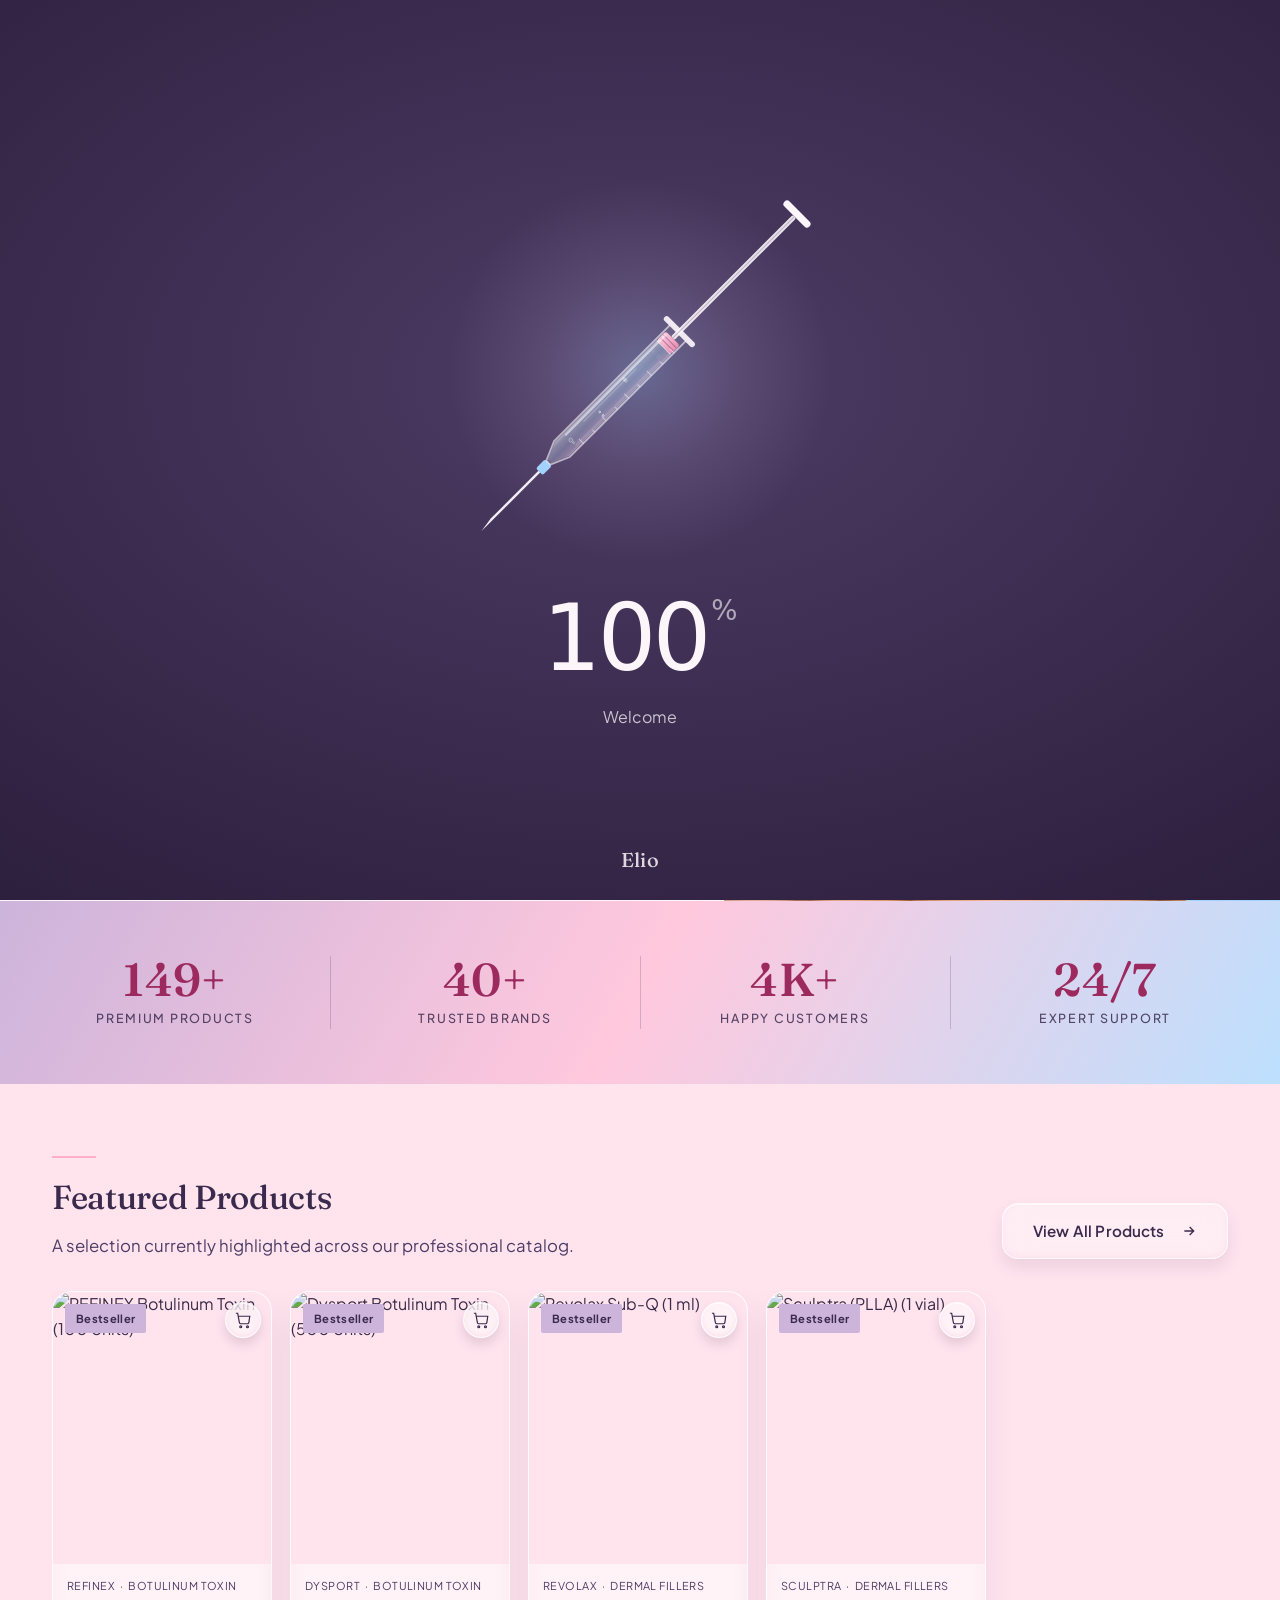
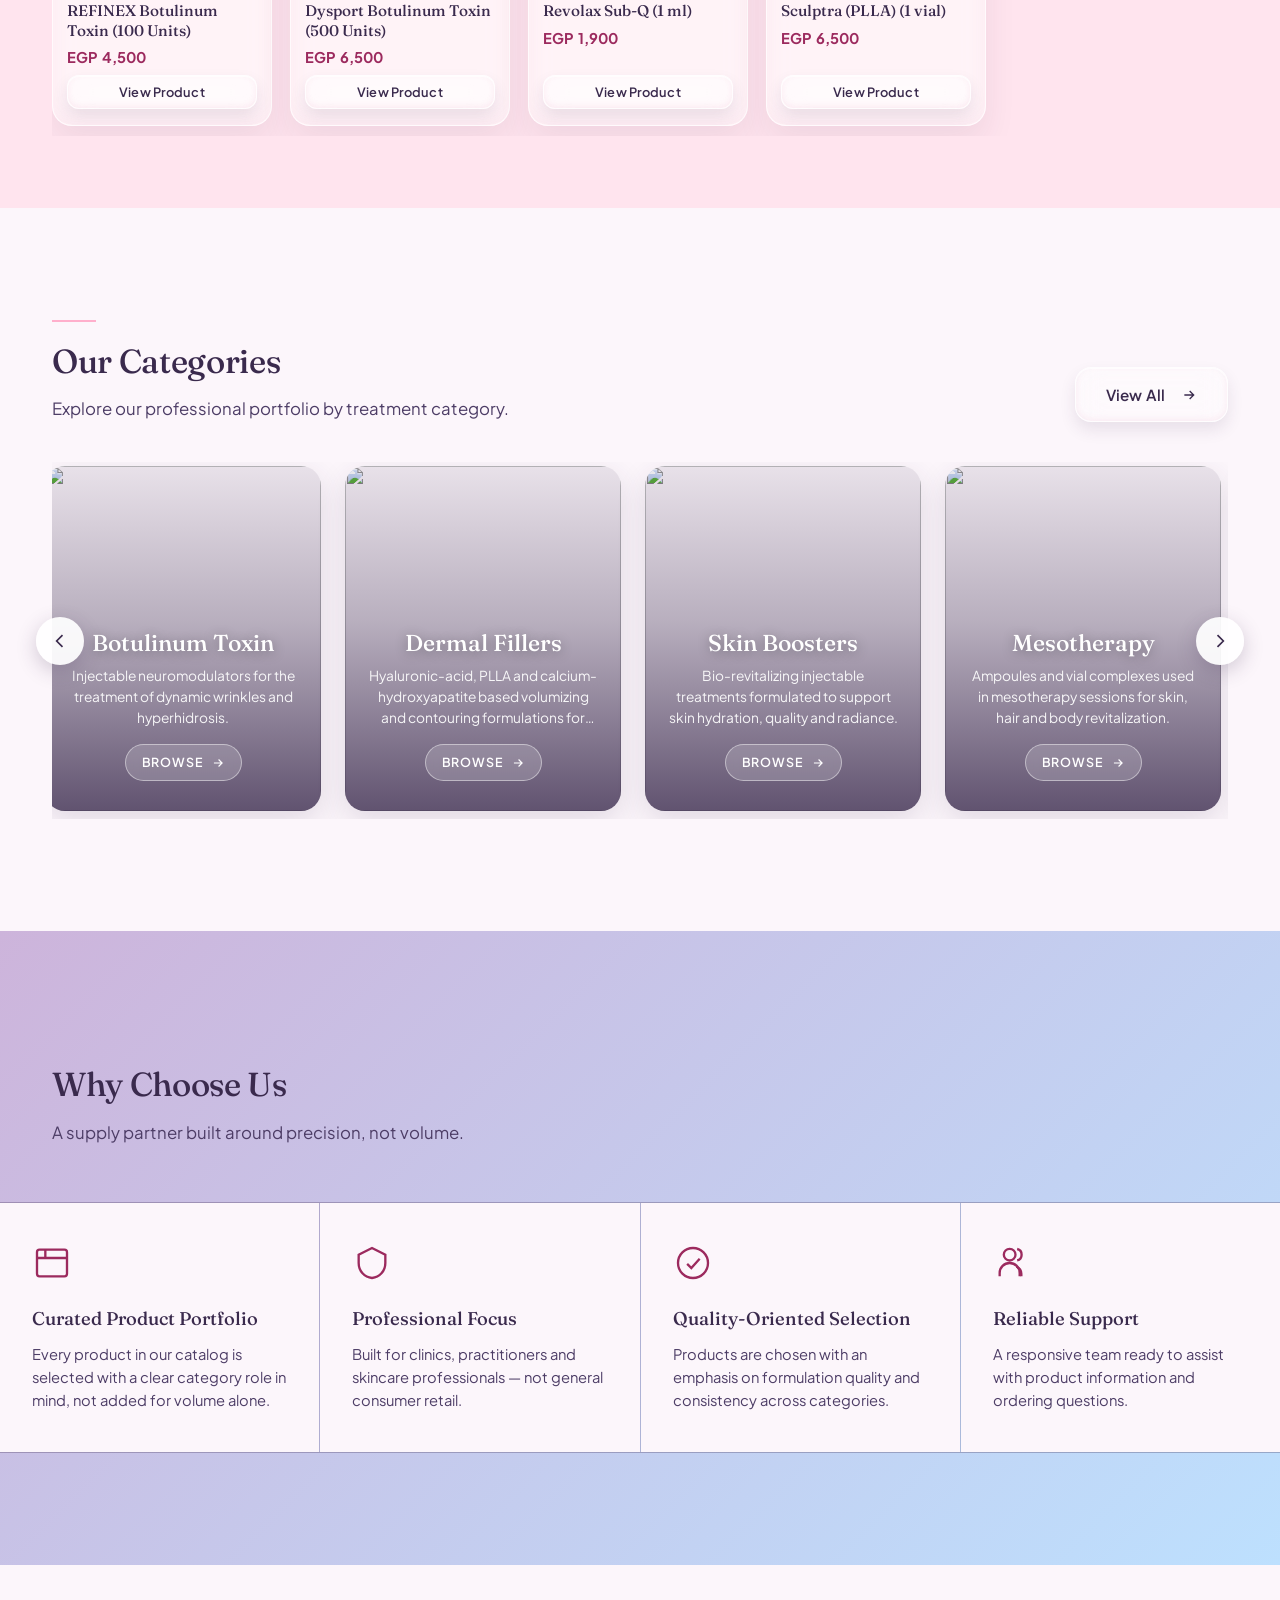
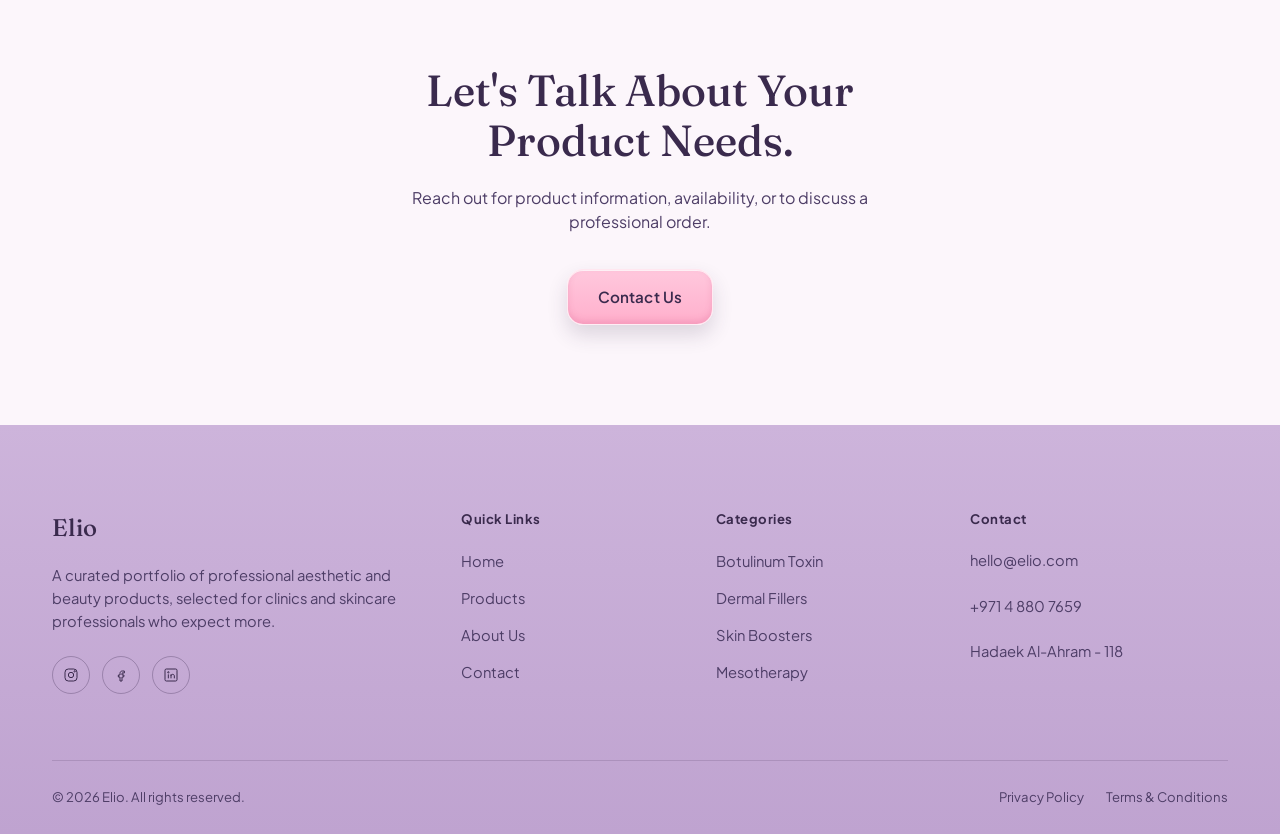
==== commit 761a6942: "Add files via upload" ====
--- a/index.html
+++ b/index.html
@@ -11,7 +11,6 @@
 <link rel="stylesheet" href="css/responsive.css">
 <link rel="stylesheet" href="css/hero-split.css">
 <link rel="stylesheet" href="css/categories-carousel.css">
-<link rel="stylesheet" href="css/whatsapp-float.css">
 </head>
 <body>
 
@@ -248,6 +247,5 @@
 <script src="js/search.js"></script>
 <script src="js/categories-carousel.js"></script>
 <script src="js/animations.js"></script>
-<script src="js/whatsapp-float.js"></script>
 </body>
 </html>
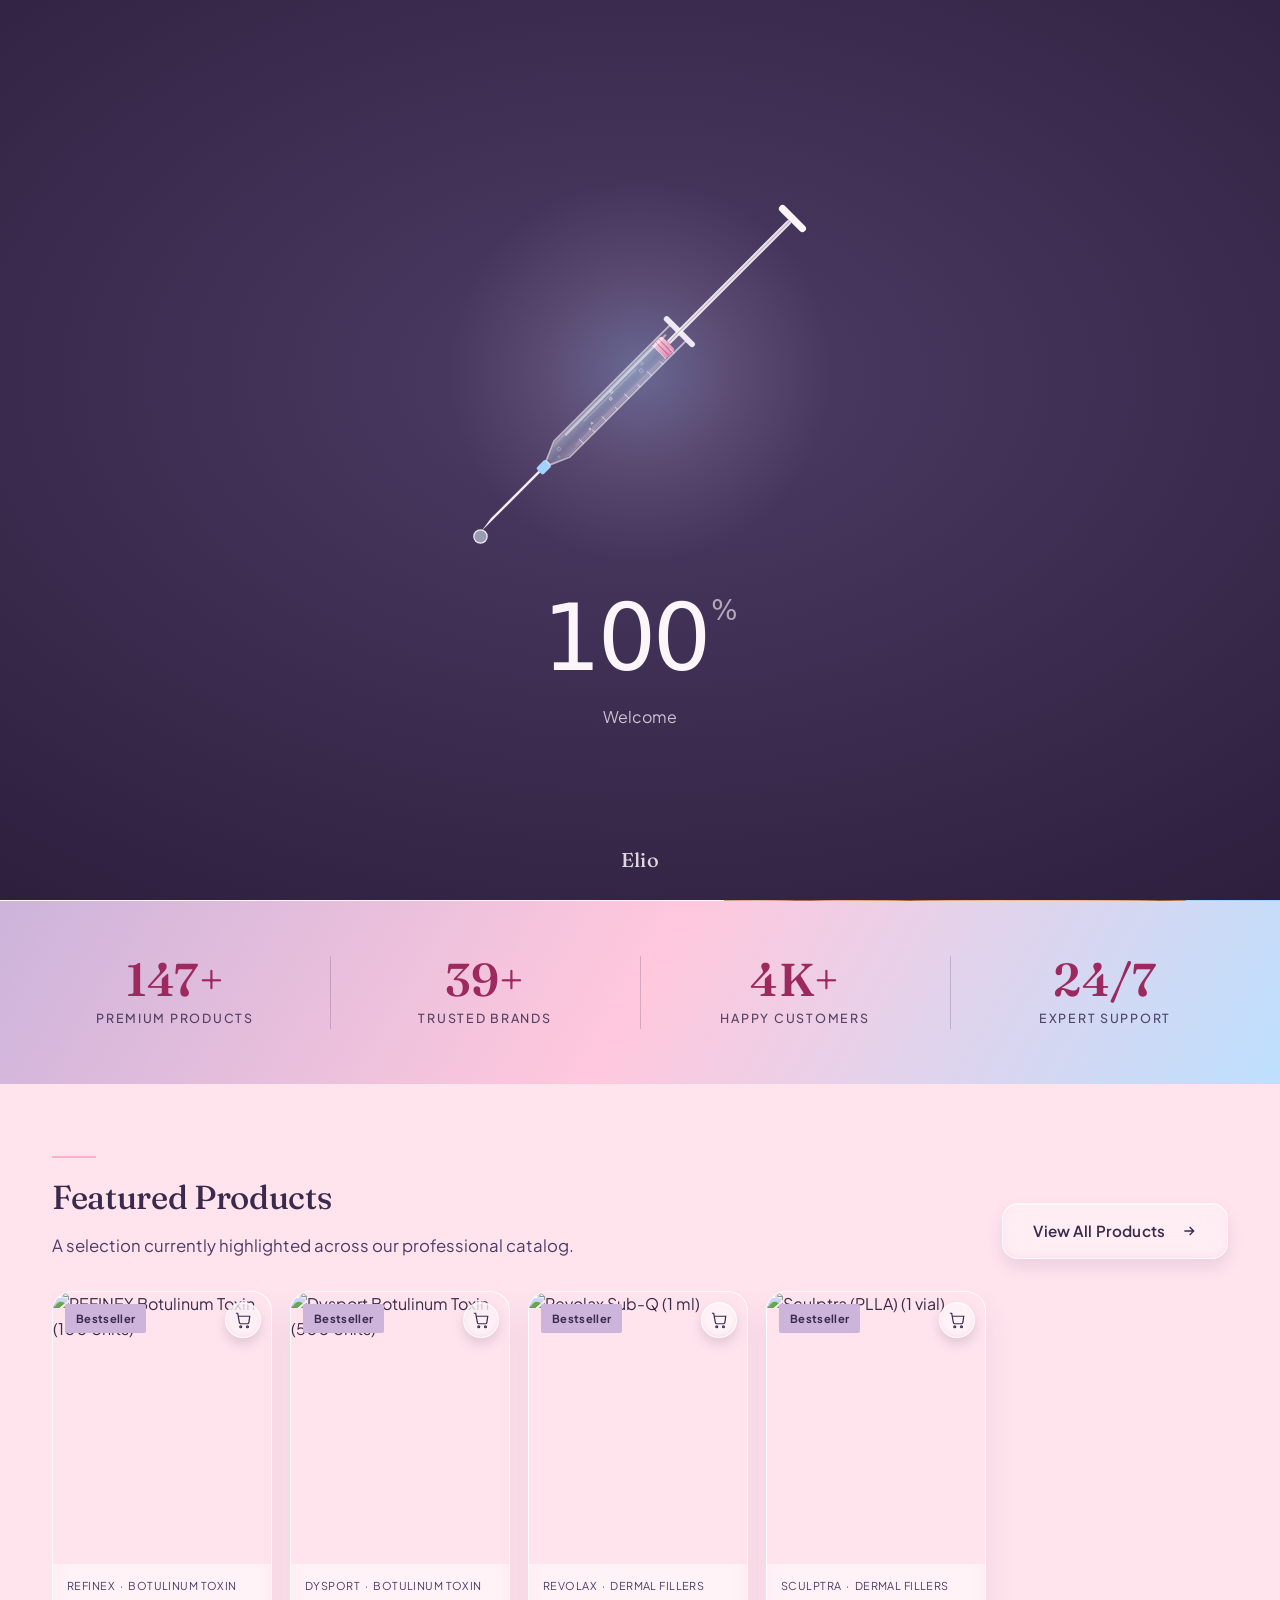
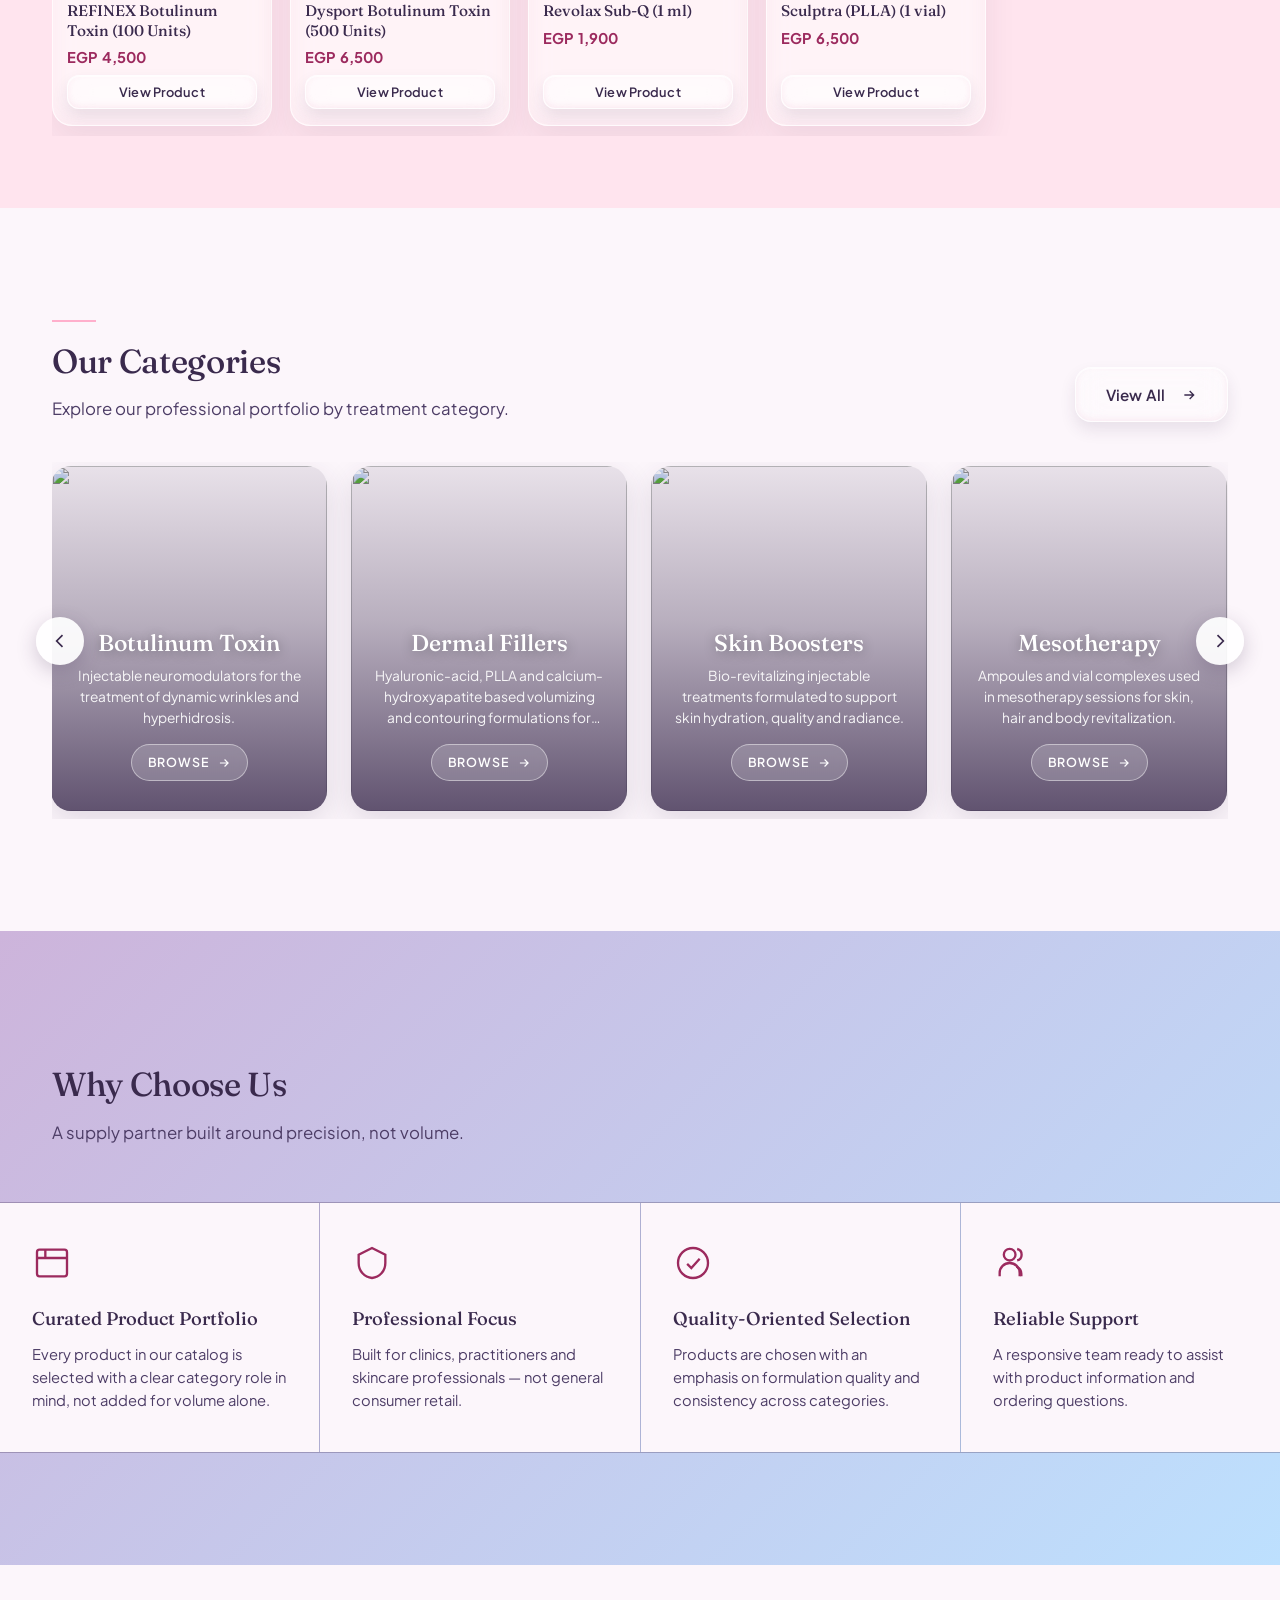
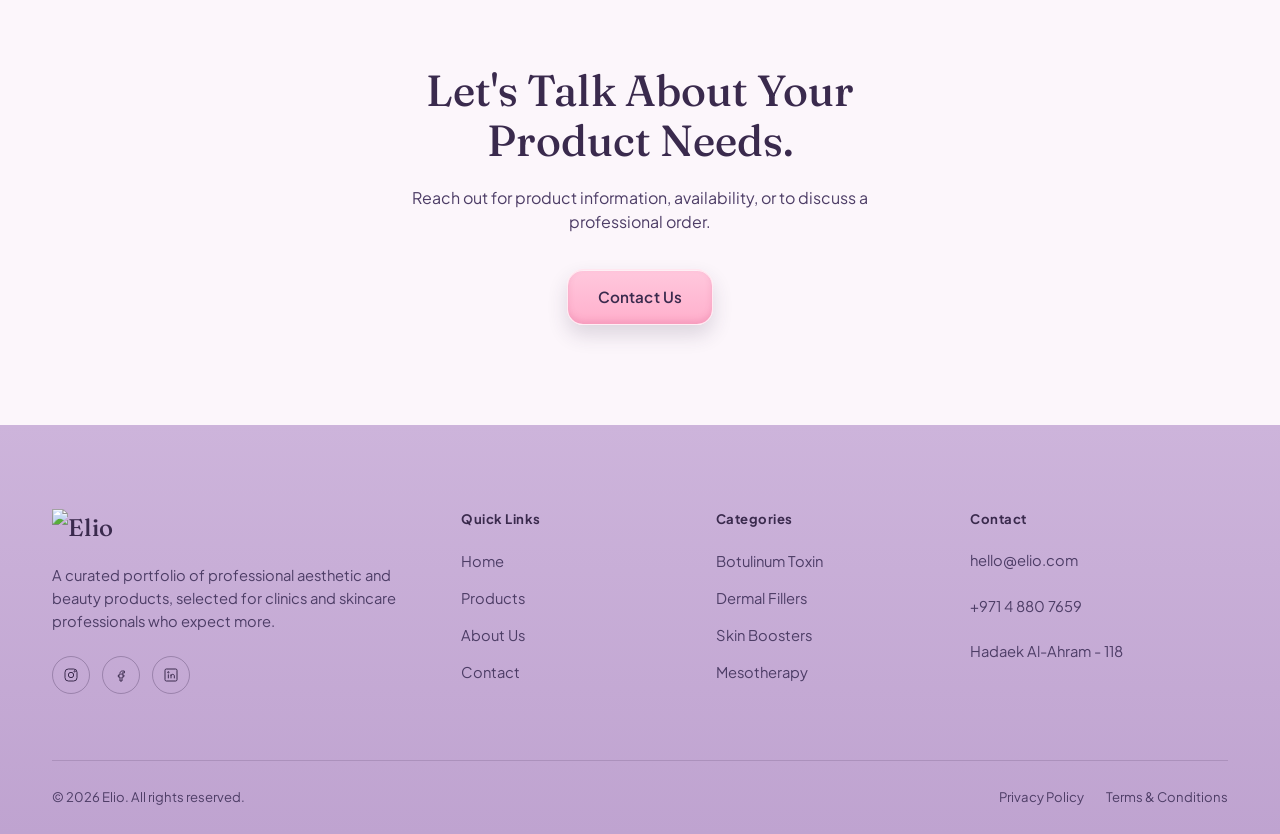
==== commit 64d6cba3: "Add files via upload" ====
--- a/index.html
+++ b/index.html
@@ -5,6 +5,7 @@
 <meta name="viewport" content="width=device-width, initial-scale=1.0">
 <title>Elio — Elevating Aesthetic Excellence</title>
 <meta name="description" content="Elio is a curated portfolio of professional aesthetic and beauty products for clinics and skincare professionals.">
+<link rel="icon" type="image/png" href="img/logo.png">
 <!-- First-visit loader (must stay before the stylesheets) -->
 <script src="js/loader.js"></script>
 <link rel="stylesheet" href="css/style.css">
@@ -17,7 +18,7 @@
 <!-- ============================= HEADER ============================= -->
 <header class="site-header">
   <div class="container site-header__inner">
-    <a href="index.html" class="brand-mark js-brand-name">Elio</a>
+    <a href="index.html" class="brand-mark brand-mark--logo" aria-label="Elio"><img src="img/logo.png" alt="Elio" class="brand-logo"><span class="brand-mark__text js-brand-name">Elio</span></a>
 
     <nav class="main-nav" aria-label="Primary">
       <div class="nav-item"><a href="index.html">Home</a></div>
@@ -180,7 +181,7 @@
   <div class="container">
     <div class="footer-grid">
       <div class="footer-brand">
-        <span class="brand-mark js-brand-name">Elio</span>
+        <span class="brand-mark brand-mark--logo footer-logo"><img src="img/logo.png" alt="Elio" class="brand-logo brand-logo--footer"></span>
         <p class="js-brand-desc">A curated portfolio of professional aesthetic and beauty products, selected for clinics and skincare professionals who expect more.</p>
         <div class="footer-social">
           <a href="#" class="js-social-instagram" aria-label="Instagram"><svg viewBox="0 0 24 24" fill="none" stroke="currentColor" stroke-width="1.5"><rect x="3" y="3" width="18" height="18" rx="5"/><circle cx="12" cy="12" r="4"/><circle cx="17.5" cy="6.5" r="1"/></svg></a>
--- a/css/style.css
+++ b/css/style.css
@@ -1506,6 +1506,48 @@
 @media (min-width: 1081px) and (min-height: 960px) {
   .cart-summary { position: sticky; }
 }
+/* Free-shipping progress bar */
+.shipping-progress {
+  margin: 4px 0 16px;
+  padding: 14px 16px;
+  background: var(--accent-tint);
+  border-radius: 14px;
+}
+.shipping-progress__msg {
+  font-size: 0.82rem;
+  font-weight: 600;
+  color: var(--charcoal);
+  margin-bottom: 10px;
+}
+.shipping-progress__msg strong { color: var(--accent-dark); }
+.shipping-progress__track {
+  height: 8px;
+  border-radius: 999px;
+  background: rgba(255,255,255,0.7);
+  overflow: hidden;
+}
+.shipping-progress__fill {
+  height: 100%;
+  width: 0%;
+  border-radius: 999px;
+  background: var(--accent-dark);
+  transition: width .4s var(--ease);
+}
+.shipping-progress--complete .shipping-progress__msg strong { color: var(--accent-dark); }
+.shipping-progress--complete .shipping-progress__fill { background: linear-gradient(90deg, var(--accent-dark), var(--accent)); }
+
+/* Subtotal / shipping rows above the grand total */
+.cart-line-row {
+  display: flex;
+  align-items: baseline;
+  justify-content: space-between;
+  gap: 12px;
+  padding: 4px 0;
+  font-size: 0.88rem;
+  color: var(--charcoal-soft);
+}
+.cart-line-row strong { font-weight: 600; color: var(--charcoal); }
+
 .cart-total {
   display: flex;
   align-items: baseline;
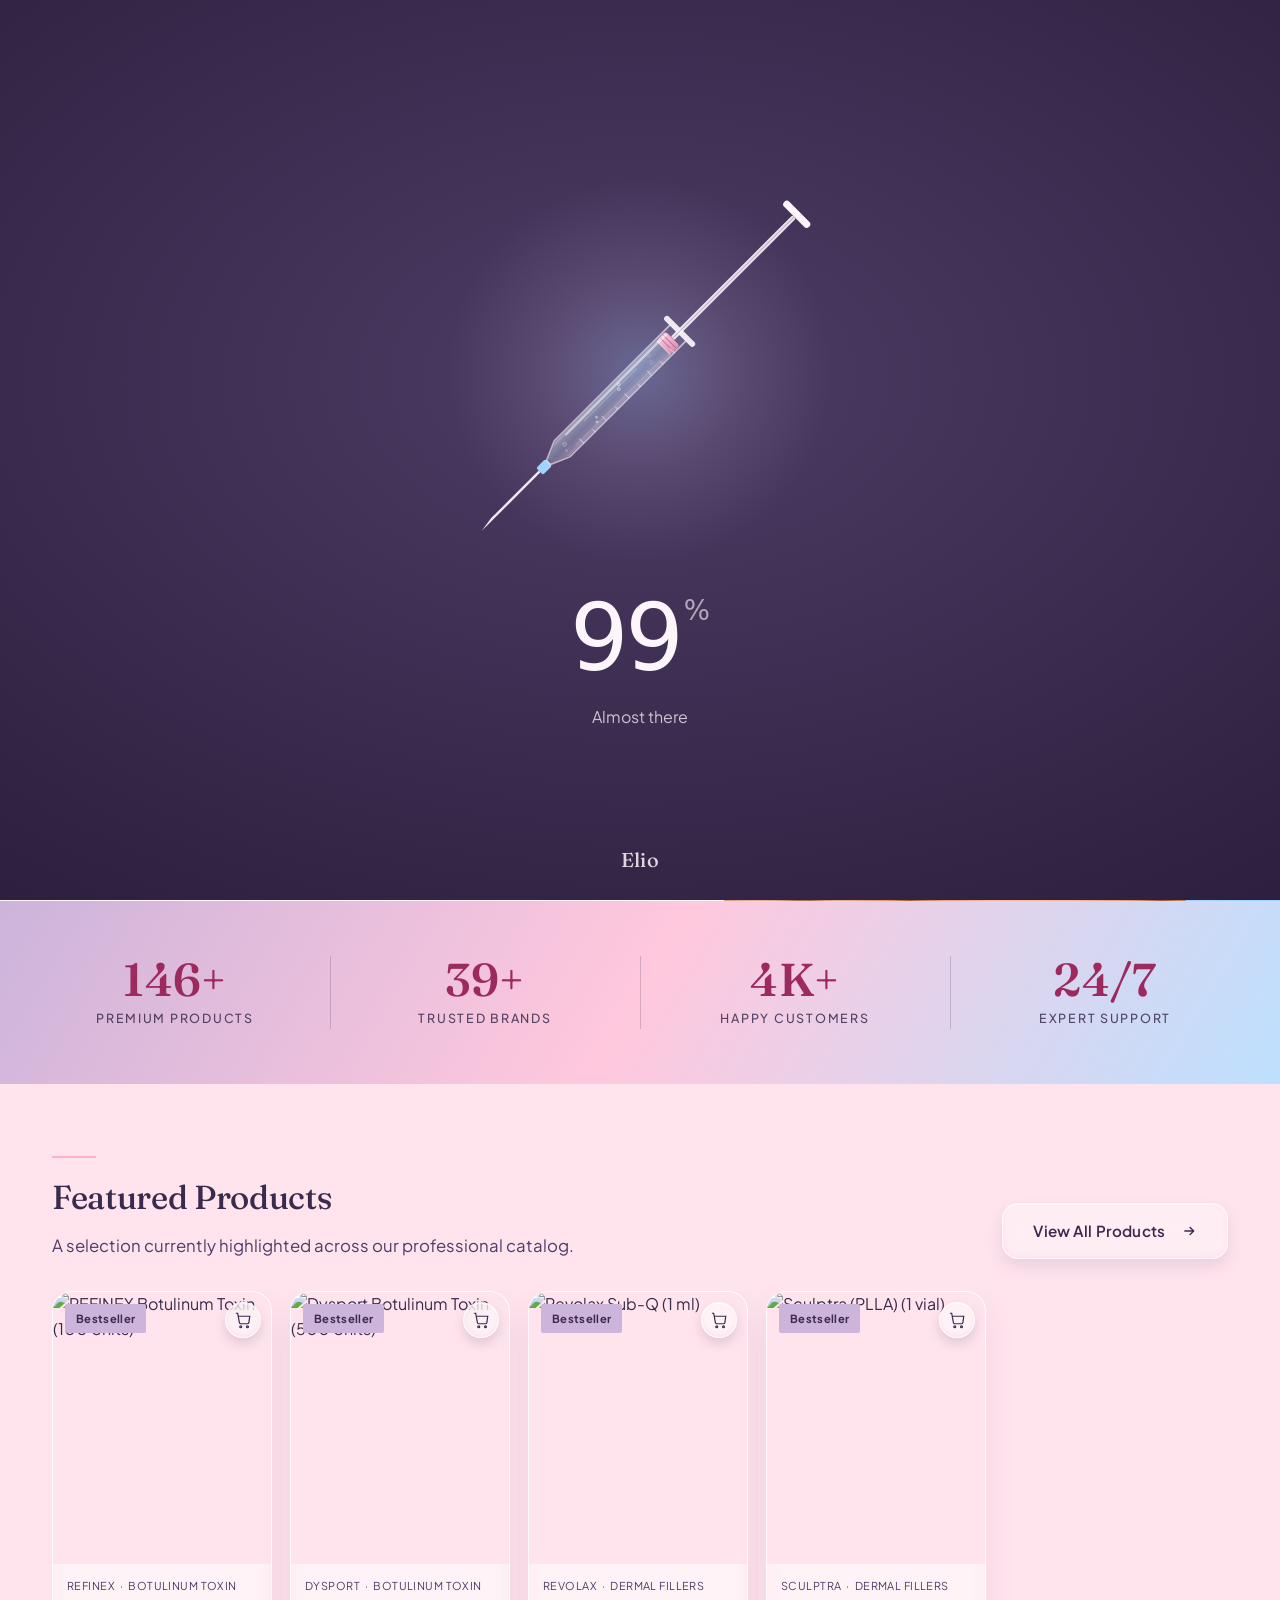
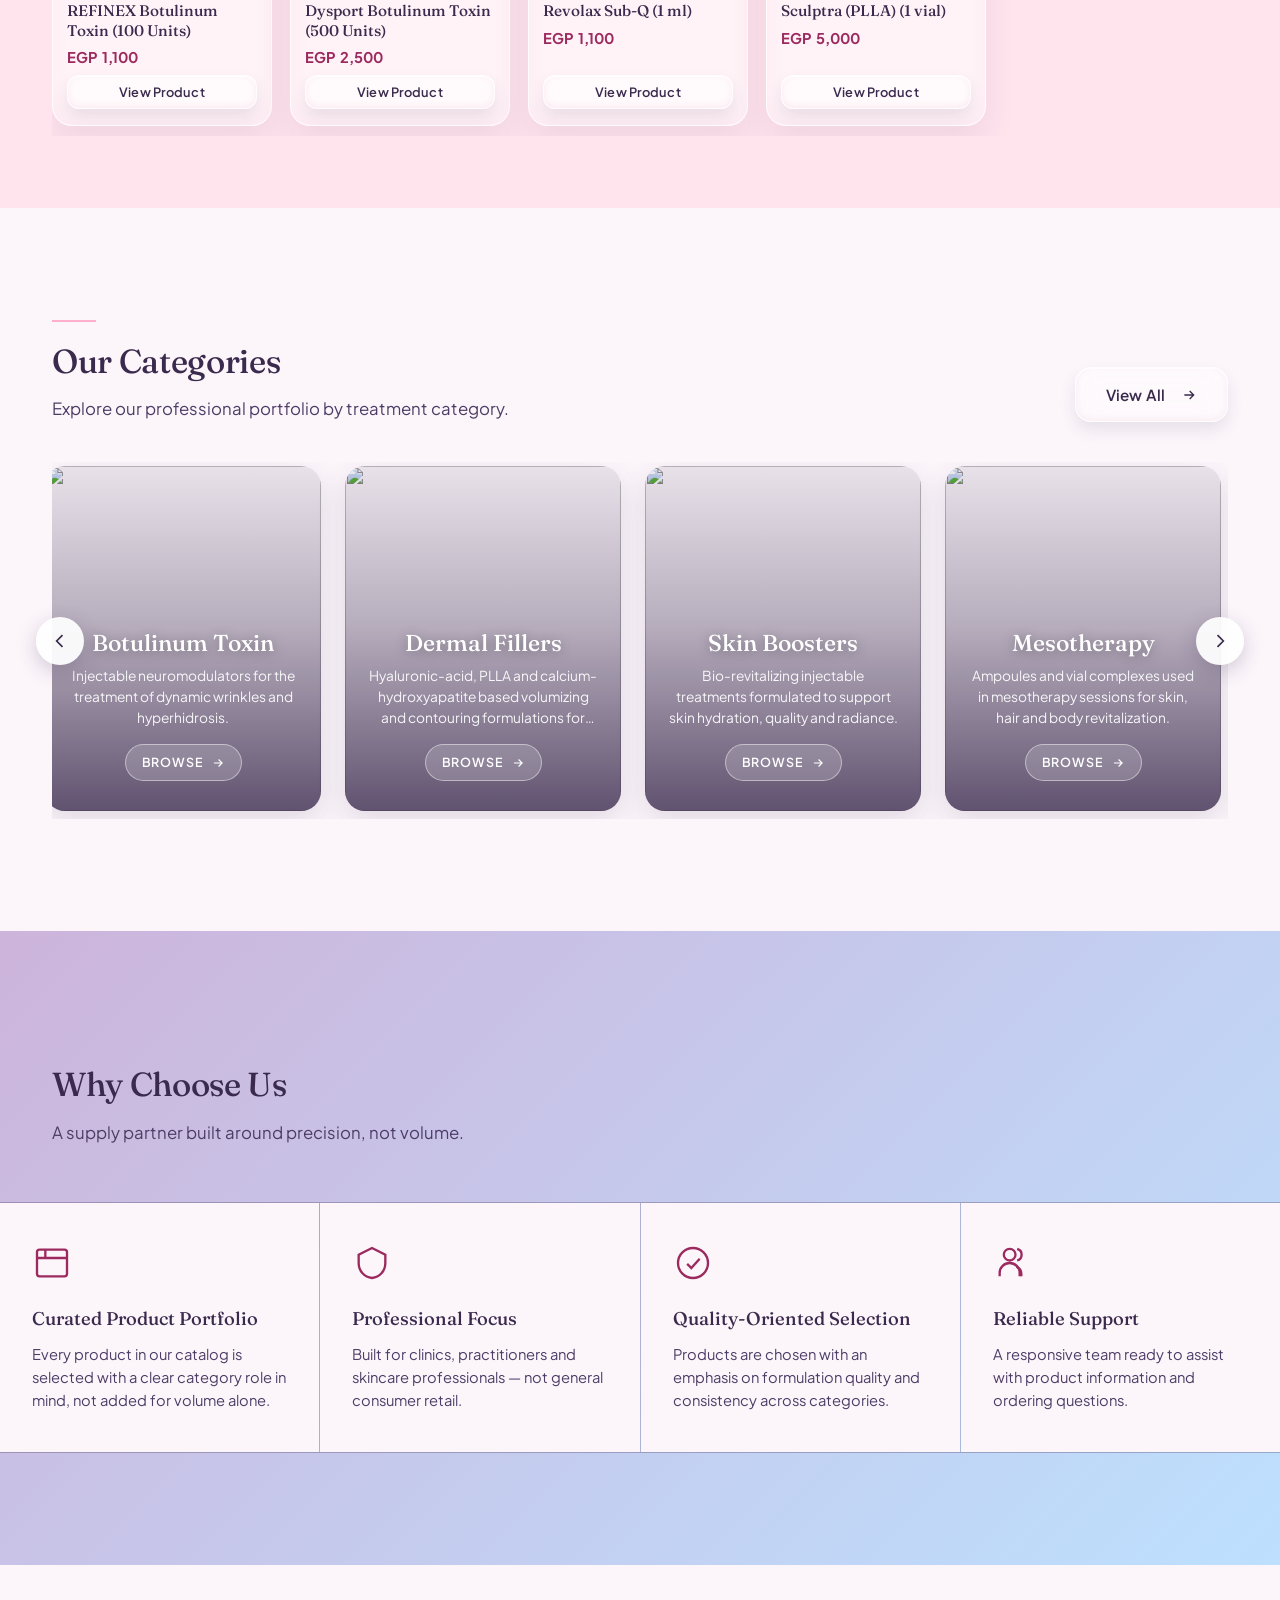
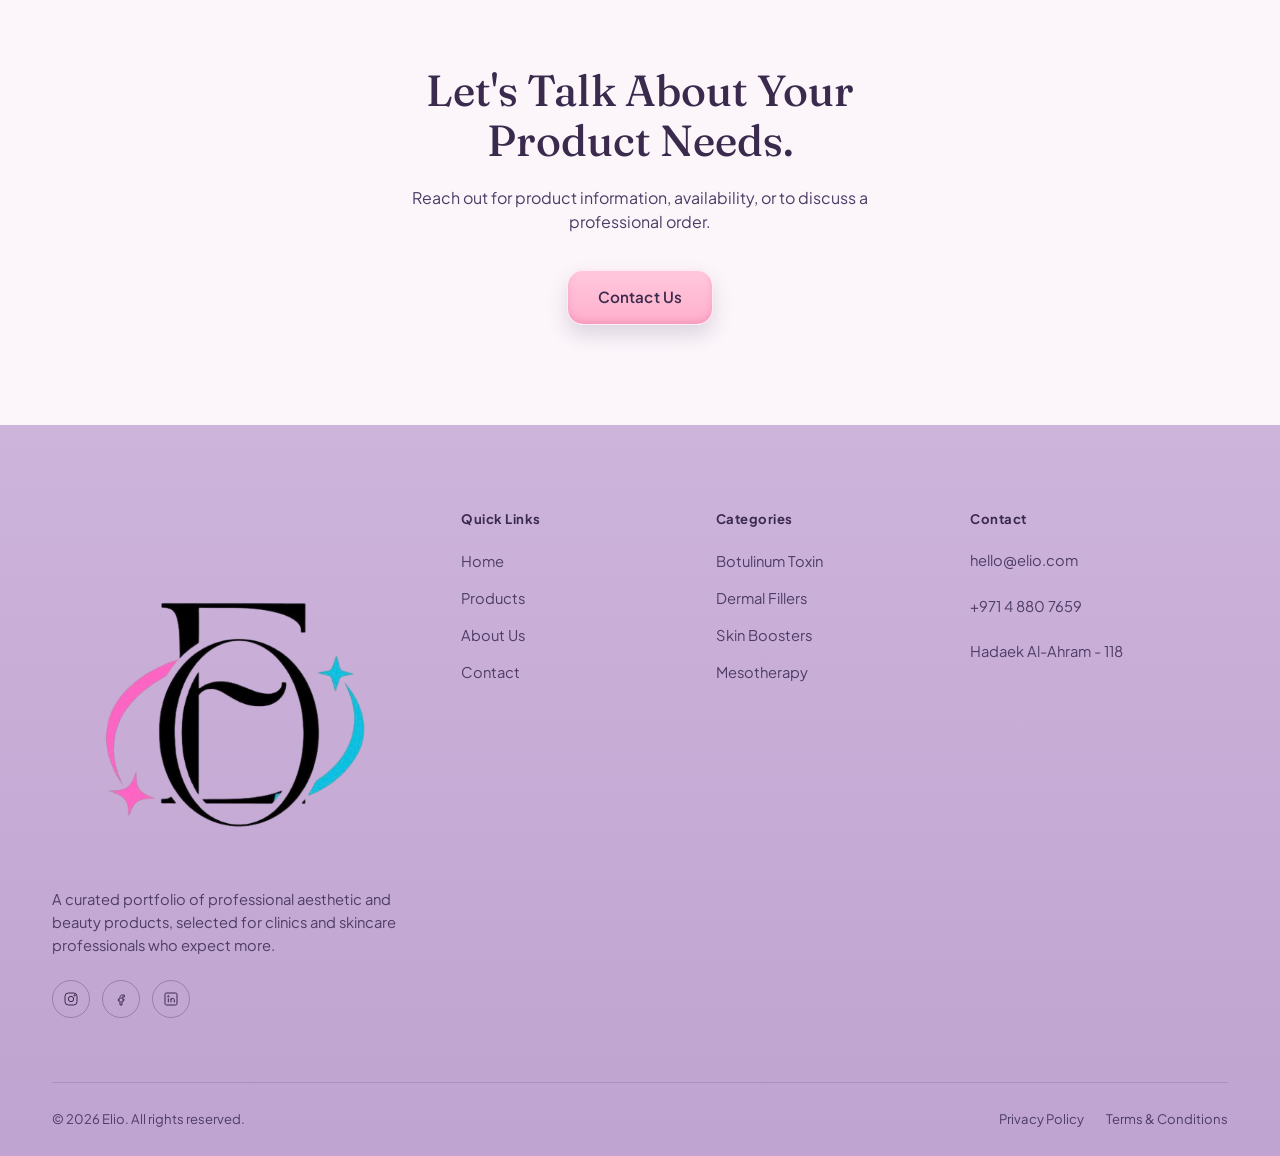
==== commit a62b9ac0: "Add files via upload" ====
--- a/index.html
+++ b/index.html
@@ -3,15 +3,19 @@
 <head>
 <meta charset="UTF-8">
 <meta name="viewport" content="width=device-width, initial-scale=1.0">
-<title>Elio — Elevating Aesthetic Excellence</title>
-<meta name="description" content="Elio is a curated portfolio of professional aesthetic and beauty products for clinics and skincare professionals.">
+<title data-i18n="elio_elevating_aesthetic_excellence">Elio — Elevating Aesthetic Excellence</title>
+<meta name="description" content="Elio is a curated portfolio of professional aesthetic and beauty products for clinics and skincare professionals." data-i18n-content="elio_is_a_curated_portfolio_of">
 <link rel="icon" type="image/png" href="img/logo.png">
 <!-- First-visit loader (must stay before the stylesheets) -->
+<!-- Language engine (must stay first: sets lang/dir before anything paints) -->
+<script src="js/i18n.js"></script>
+<script src="js/i18n-strings.js"></script>
 <script src="js/loader.js"></script>
 <link rel="stylesheet" href="css/style.css">
 <link rel="stylesheet" href="css/responsive.css">
 <link rel="stylesheet" href="css/hero-split.css">
 <link rel="stylesheet" href="css/categories-carousel.css">
+<link rel="stylesheet" href="css/rtl.css">
 </head>
 <body>
 
@@ -20,26 +24,27 @@
   <div class="container site-header__inner">
     <a href="index.html" class="brand-mark brand-mark--logo" aria-label="Elio"><img src="img/logo.png" alt="Elio" class="brand-logo"><span class="brand-mark__text js-brand-name">Elio</span></a>
 
-    <nav class="main-nav" aria-label="Primary">
-      <div class="nav-item"><a href="index.html">Home</a></div>
-      <div class="nav-item"><a href="products.html">Products</a></div>
+    <nav class="main-nav" aria-label="Primary" data-i18n-aria-label="primary">
+      <div class="nav-item"><a href="index.html" data-i18n="home">Home</a></div>
+      <div class="nav-item"><a href="products.html" data-i18n="products">Products</a></div>
       <div class="nav-item nav-item--categories">
-        <a href="products.html">Categories</a>
-        <div class="mega-menu js-nav-categories" aria-label="Categories"></div>
-      </div>
-      <div class="nav-item"><a href="about.html">About Us</a></div>
-      <div class="nav-item"><a href="contact.html">Contact</a></div>
+        <a href="products.html" data-i18n="categories">Categories</a>
+        <div class="mega-menu js-nav-categories" aria-label="Categories" data-i18n-aria-label="categories"></div>
+      </div>
+      <div class="nav-item"><a href="about.html" data-i18n="about_us">About Us</a></div>
+      <div class="nav-item"><a href="contact.html" data-i18n="contact">Contact</a></div>
     </nav>
 
     <div class="nav-actions">
-      <button class="icon-btn js-open-search" aria-label="Search products">
+      <button type="button" class="lang-toggle" data-lang-toggle aria-label="Switch language to Arabic" title="العربية"><span class="lang-toggle__text">عربي</span></button>
+      <button class="icon-btn js-open-search" aria-label="Search products" data-i18n-aria-label="search_products">
         <svg viewBox="0 0 24 24" fill="none" stroke="currentColor" stroke-width="1.6"><circle cx="11" cy="11" r="7"/><line x1="21" y1="21" x2="16.65" y2="16.65"/></svg>
       </button>
-      <a href="cart.html" class="icon-btn" aria-label="View cart">
+      <a href="cart.html" class="icon-btn" aria-label="View cart" data-i18n-aria-label="view_cart">
         <svg viewBox="0 0 24 24" fill="none" stroke="currentColor" stroke-width="1.6"><circle cx="9" cy="21" r="1.3"/><circle cx="18" cy="21" r="1.3"/><path d="M2.5 3h2.4l2.3 12.4a2 2 0 002 1.6h8.6a2 2 0 002-1.6L21 7H6"/></svg>
         <span class="cart-count js-cart-count">0</span>
       </a>
-      <button class="nav-toggle" aria-label="Open menu" aria-expanded="false">
+      <button class="nav-toggle" aria-label="Open menu" aria-expanded="false" data-i18n-aria-label="open_menu">
         <span></span><span></span><span></span>
       </button>
     </div>
@@ -47,49 +52,49 @@
 </header>
 
 <!-- ============================= MOBILE NAV ============================= -->
-<nav class="mobile-nav" aria-label="Mobile">
-  <a href="index.html">Home</a>
-  <a href="products.html">Products</a>
-  <a href="about.html">About Us</a>
-  <a href="contact.html">Contact</a>
+<nav class="mobile-nav" aria-label="Mobile" data-i18n-aria-label="mobile">
+  <a href="index.html" data-i18n="home">Home</a>
+  <a href="products.html" data-i18n="products">Products</a>
+  <a href="about.html" data-i18n="about_us">About Us</a>
+  <a href="contact.html" data-i18n="contact">Contact</a>
   <div class="mobile-nav__categories js-nav-categories"></div>
 </nav>
 
 <!-- ============================= HERO ============================= -->
 <section class="hero hero--split">
   <div class="hero__media">
-    <img src="./img/main.jpg" alt="Professional aesthetic treatment room" width="1800" height="1400">
+    <img src="./img/main.jpg" alt="Professional aesthetic treatment room" width="1800" height="1400" data-i18n-alt="professional_aesthetic_treatment_room">
     <div class="hero__scrim"></div>
   </div>
   <div class="container hero__content">
-    <p class="hero__eyebrow" style="color: rgb(160, 21, 2);">Professional Aesthetic &amp; Beauty Supply</p>
-    <h1 class="hero__title">Elevating Aesthetic Excellence.</h1>
-    <p class="hero__desc">A curated portfolio of professional-grade aesthetic and beauty products, selected for clinics and practitioners who expect precision, quality and discretion.</p>
+    <p class="hero__eyebrow" style="color: rgb(160, 21, 2);" data-i18n="professional_aesthetic_beauty_supply">Professional Aesthetic &amp; Beauty Supply</p>
+    <h1 class="hero__title" data-i18n="elevating_aesthetic_excellence">Elevating Aesthetic Excellence.</h1>
+    <p class="hero__desc" data-i18n="a_curated_portfolio_of_professional_grade">A curated portfolio of professional-grade aesthetic and beauty products, selected for clinics and practitioners who expect precision, quality and discretion.</p>
     <div class="hero__actions">
-      <a href="products.html" class="btn btn--primary">Explore Products</a>
-      <a href="about.html" class="btn btn--outline">About Us</a>
+      <a href="products.html" class="btn btn--primary" data-i18n="explore_products">Explore Products</a>
+      <a href="about.html" class="btn btn--outline" data-i18n="about_us">About Us</a>
     </div>
   </div>
 </section>
 
 <!-- ============================= STATS BAND ============================= -->
-<section class="stats-band" aria-label="Elio in numbers">
+<section class="stats-band" aria-label="Elio in numbers" data-i18n-aria-label="elio_in_numbers">
   <div class="stats-band__grid">
     <div class="stats-band__item">
       <span class="stats-band__number" data-count-to="500" data-count-suffix="+">150+</span>
-      <span class="stats-band__label">Premium Products</span>
+      <span class="stats-band__label" data-i18n="premium_products">Premium Products</span>
     </div>
     <div class="stats-band__item">
       <span class="stats-band__number" data-count-to="50" data-count-suffix="+">40+</span>
-      <span class="stats-band__label">Trusted Brands</span>
+      <span class="stats-band__label" data-i18n="trusted_brands">Trusted Brands</span>
     </div>
     <div class="stats-band__item">
       <span class="stats-band__number" data-count-to="10" data-count-suffix="K+">4K+</span>
-      <span class="stats-band__label">Happy Customers</span>
+      <span class="stats-band__label" data-i18n="happy_customers">Happy Customers</span>
     </div>
     <div class="stats-band__item">
       <span class="stats-band__number">24/7</span>
-      <span class="stats-band__label">Expert Support</span>
+      <span class="stats-band__label" data-i18n="expert_support">Expert Support</span>
     </div>
   </div>
 </section>
@@ -100,11 +105,11 @@
     <div class="section__head-row" style="margin-bottom: 32px;">
       <div class="section__head" style="margin-bottom:0;">
         <div class="section__eyebrow-line"></div>
-        <h2>Featured Products</h2>
-        <p>A selection currently highlighted across our professional catalog.</p>
+        <h2 data-i18n="featured_products">Featured Products</h2>
+        <p data-i18n="a_selection_currently_highlighted_across_our">A selection currently highlighted across our professional catalog.</p>
       </div>
       <a href="products.html" class="btn btn--outline">
-        View All Products
+        <span data-i18n="view_all_products">View All Products</span>
         <svg viewBox="0 0 24 24" width="16" height="16" fill="none" stroke="currentColor" stroke-width="2" style="margin-left:6px;vertical-align:-2px;"><path d="M5 12h14M13 6l6 6-6 6"/></svg>
       </a>
     </div>
@@ -118,18 +123,18 @@
     <div class="section__head-row" style="margin-bottom: 40px;">
       <div class="section__head" style="margin-bottom:0;">
         <div class="section__eyebrow-line"></div>
-        <h2>Our Categories</h2>
-        <p>Explore our professional portfolio by treatment category.</p>
+        <h2 data-i18n="our_categories">Our Categories</h2>
+        <p data-i18n="explore_our_professional_portfolio_by_treatment">Explore our professional portfolio by treatment category.</p>
       </div>
       <a href="products.html" class="btn btn--outline">
-        View All
+        <span data-i18n="view_all">View All</span>
         <svg viewBox="0 0 24 24" width="16" height="16" fill="none" stroke="currentColor" stroke-width="2" style="margin-left:6px;vertical-align:-2px;"><path d="M5 12h14M13 6l6 6-6 6"/></svg>
       </a>
     </div>
     <div class="cat-carousel">
-      <button class="cat-carousel__arrow cat-carousel__arrow--prev" id="cat-prev" aria-label="Previous categories"><svg viewBox="0 0 24 24" fill="none" stroke="currentColor" stroke-width="2"><path d="M15 5l-7 7 7 7"/></svg></button>
+      <button class="cat-carousel__arrow cat-carousel__arrow--prev" id="cat-prev" aria-label="Previous categories" data-i18n-aria-label="previous_categories"><svg viewBox="0 0 24 24" fill="none" stroke="currentColor" stroke-width="2"><path d="M15 5l-7 7 7 7"/></svg></button>
       <div class="cat-carousel__track" id="categories-carousel-track"></div>
-      <button class="cat-carousel__arrow cat-carousel__arrow--next" id="cat-next" aria-label="Next categories"><svg viewBox="0 0 24 24" fill="none" stroke="currentColor" stroke-width="2"><path d="M9 5l7 7-7 7"/></svg></button>
+      <button class="cat-carousel__arrow cat-carousel__arrow--next" id="cat-next" aria-label="Next categories" data-i18n-aria-label="next_categories"><svg viewBox="0 0 24 24" fill="none" stroke="currentColor" stroke-width="2"><path d="M9 5l7 7-7 7"/></svg></button>
     </div>
   </div>
 </section>
@@ -139,30 +144,30 @@
   <div class="container">
     <div class="section__head">
       <div class="section__eyebrow-line"></div>
-      <h2>Why Choose Us</h2>
-      <p>A supply partner built around precision, not volume.</p>
+      <h2 data-i18n="why_choose_us">Why Choose Us</h2>
+      <p data-i18n="a_supply_partner_built_around_precision">A supply partner built around precision, not volume.</p>
     </div>
   </div>
   <div class="value-grid">
     <div class="value-item">
       <div class="value-item__icon"><svg viewBox="0 0 24 24" fill="none" stroke="currentColor" stroke-width="1.4"><rect x="3" y="4" width="18" height="16" rx="1.5"/><path d="M3 9h18M8 4v5"/></svg></div>
-      <h3>Curated Product Portfolio</h3>
-      <p>Every product in our catalog is selected with a clear category role in mind, not added for volume alone.</p>
+      <h3 data-i18n="curated_product_portfolio">Curated Product Portfolio</h3>
+      <p data-i18n="every_product_in_our_catalog_is">Every product in our catalog is selected with a clear category role in mind, not added for volume alone.</p>
     </div>
     <div class="value-item">
       <div class="value-item__icon"><svg viewBox="0 0 24 24" fill="none" stroke="currentColor" stroke-width="1.4"><path d="M12 3l8 4v5c0 5-3.5 8.5-8 9-4.5-.5-8-4-8-9V7l8-4z"/></svg></div>
-      <h3>Professional Focus</h3>
-      <p>Built for clinics, practitioners and skincare professionals — not general consumer retail.</p>
+      <h3 data-i18n="professional_focus">Professional Focus</h3>
+      <p data-i18n="built_for_clinics_practitioners_and_skincare">Built for clinics, practitioners and skincare professionals — not general consumer retail.</p>
     </div>
     <div class="value-item">
       <div class="value-item__icon"><svg viewBox="0 0 24 24" fill="none" stroke="currentColor" stroke-width="1.4"><circle cx="12" cy="12" r="9"/><path d="M8.5 12.5l2.5 2.5 5-5.5"/></svg></div>
-      <h3>Quality-Oriented Selection</h3>
-      <p>Products are chosen with an emphasis on formulation quality and consistency across categories.</p>
+      <h3 data-i18n="quality_oriented_selection">Quality-Oriented Selection</h3>
+      <p data-i18n="products_are_chosen_with_an_emphasis">Products are chosen with an emphasis on formulation quality and consistency across categories.</p>
     </div>
     <div class="value-item">
       <div class="value-item__icon"><svg viewBox="0 0 24 24" fill="none" stroke="currentColor" stroke-width="1.4"><path d="M4 20v-2a6 6 0 0112 0v2"/><circle cx="10" cy="7" r="3.5"/><path d="M17 20v-1.5a4.5 4.5 0 00-3-4.24"/><path d="M14.5 3.6a3.5 3.5 0 010 6.8"/></svg></div>
-      <h3>Reliable Support</h3>
-      <p>A responsive team ready to assist with product information and ordering questions.</p>
+      <h3 data-i18n="reliable_support">Reliable Support</h3>
+      <p data-i18n="a_responsive_team_ready_to_assist">A responsive team ready to assist with product information and ordering questions.</p>
     </div>
   </div>
 </section>
@@ -170,9 +175,9 @@
 <!-- ============================= CONTACT CTA ============================= -->
 <section class="contact-cta">
   <div class="container">
-    <h2>Let's Talk About Your Product Needs.</h2>
-    <p>Reach out for product information, availability, or to discuss a professional order.</p>
-    <a href="contact.html" class="btn btn--primary">Contact Us</a>
+    <h2 data-i18n="let_s_talk_about_your_product">Let's Talk About Your Product Needs.</h2>
+    <p data-i18n="reach_out_for_product_information_availability">Reach out for product information, availability, or to discuss a professional order.</p>
+    <a href="contact.html" class="btn btn--primary" data-i18n="contact_us">Contact Us</a>
   </div>
 </section>
 
@@ -190,20 +195,20 @@
         </div>
       </div>
       <div class="footer-col">
-        <h4>Quick Links</h4>
+        <h4 data-i18n="quick_links">Quick Links</h4>
         <ul>
-          <li><a href="index.html">Home</a></li>
-          <li><a href="products.html">Products</a></li>
-          <li><a href="about.html">About Us</a></li>
-          <li><a href="contact.html">Contact</a></li>
+          <li><a href="index.html" data-i18n="home">Home</a></li>
+          <li><a href="products.html" data-i18n="products">Products</a></li>
+          <li><a href="about.html" data-i18n="about_us">About Us</a></li>
+          <li><a href="contact.html" data-i18n="contact">Contact</a></li>
         </ul>
       </div>
       <div class="footer-col">
-        <h4>Categories</h4>
+        <h4 data-i18n="categories">Categories</h4>
         <ul class="js-footer-categories"></ul>
       </div>
       <div class="footer-col">
-        <h4>Contact</h4>
+        <h4 data-i18n="contact">Contact</h4>
         <address>
           <a class="js-contact-email" href="#">hello@elio.com</a><br><br>
           <a class="js-contact-phone" href="#">+1 (555) 019-2044</a><br><br>
@@ -212,16 +217,16 @@
       </div>
     </div>
     <div class="footer-bottom">
-      <span>&copy; <span class="js-year"></span> <span class="js-brand-name">Elio</span>. All rights reserved.</span>
+      <span>&copy; <span class="js-year"></span> <span class="js-brand-name">Elio</span>. <span data-i18n="all_rights_reserved">All rights reserved.</span></span>
       <div class="footer-bottom__links">
-        <a href="privacy.html">Privacy Policy</a>
-        <a href="terms.html">Terms &amp; Conditions</a>
+        <a href="privacy.html" data-i18n="privacy_policy">Privacy Policy</a>
+        <a href="terms.html" data-i18n="terms_conditions">Terms &amp; Conditions</a>
       </div>
     </div>
   </div>
 </footer>
 
-<button class="back-to-top" aria-label="Back to top">
+<button class="back-to-top" aria-label="Back to top" data-i18n-aria-label="back_to_top">
   <svg viewBox="0 0 24 24" fill="none" stroke="currentColor" stroke-width="2"><path d="M12 19V5M5 12l7-7 7 7"/></svg>
 </button>
 
@@ -230,12 +235,12 @@
   <div class="search-overlay__panel">
     <div class="search-overlay__top">
       <form class="search-overlay__form" id="search-overlay-form">
-        <input type="text" id="search-overlay-input" placeholder="Search products, brands, categories…" autocomplete="off">
-        <button type="button" class="search-overlay__clear" id="search-overlay-clear" aria-label="Clear search">&times;</button>
+        <input type="text" id="search-overlay-input" placeholder="Search products, brands, categories…" autocomplete="off" data-i18n-placeholder="search_products_brands_categories">
+        <button type="button" class="search-overlay__clear" id="search-overlay-clear" aria-label="Clear search" data-i18n-aria-label="clear_search">&times;</button>
       </form>
-      <button class="search-overlay__close" id="search-overlay-close" aria-label="Close search">&times;</button>
-    </div>
-    <p class="search-overlay__count" id="search-overlay-count">Start typing to search products, brands and categories.</p>
+      <button class="search-overlay__close" id="search-overlay-close" aria-label="Close search" data-i18n-aria-label="close_search">&times;</button>
+    </div>
+    <p class="search-overlay__count" id="search-overlay-count" data-i18n="start_typing_to_search_products_brands">Start typing to search products, brands and categories.</p>
     <div class="search-overlay__results" id="search-overlay-results"></div>
   </div>
 </div>
@@ -243,6 +248,7 @@
 <script src="js/config.js"></script>
 <script src="js/prices.js"></script>
 <script src="js/products.js"></script>
+<script src="js/products-ar.js"></script>
 <script src="js/app.js"></script>
 <script src="js/filters.js"></script>
 <script src="js/search.js"></script>
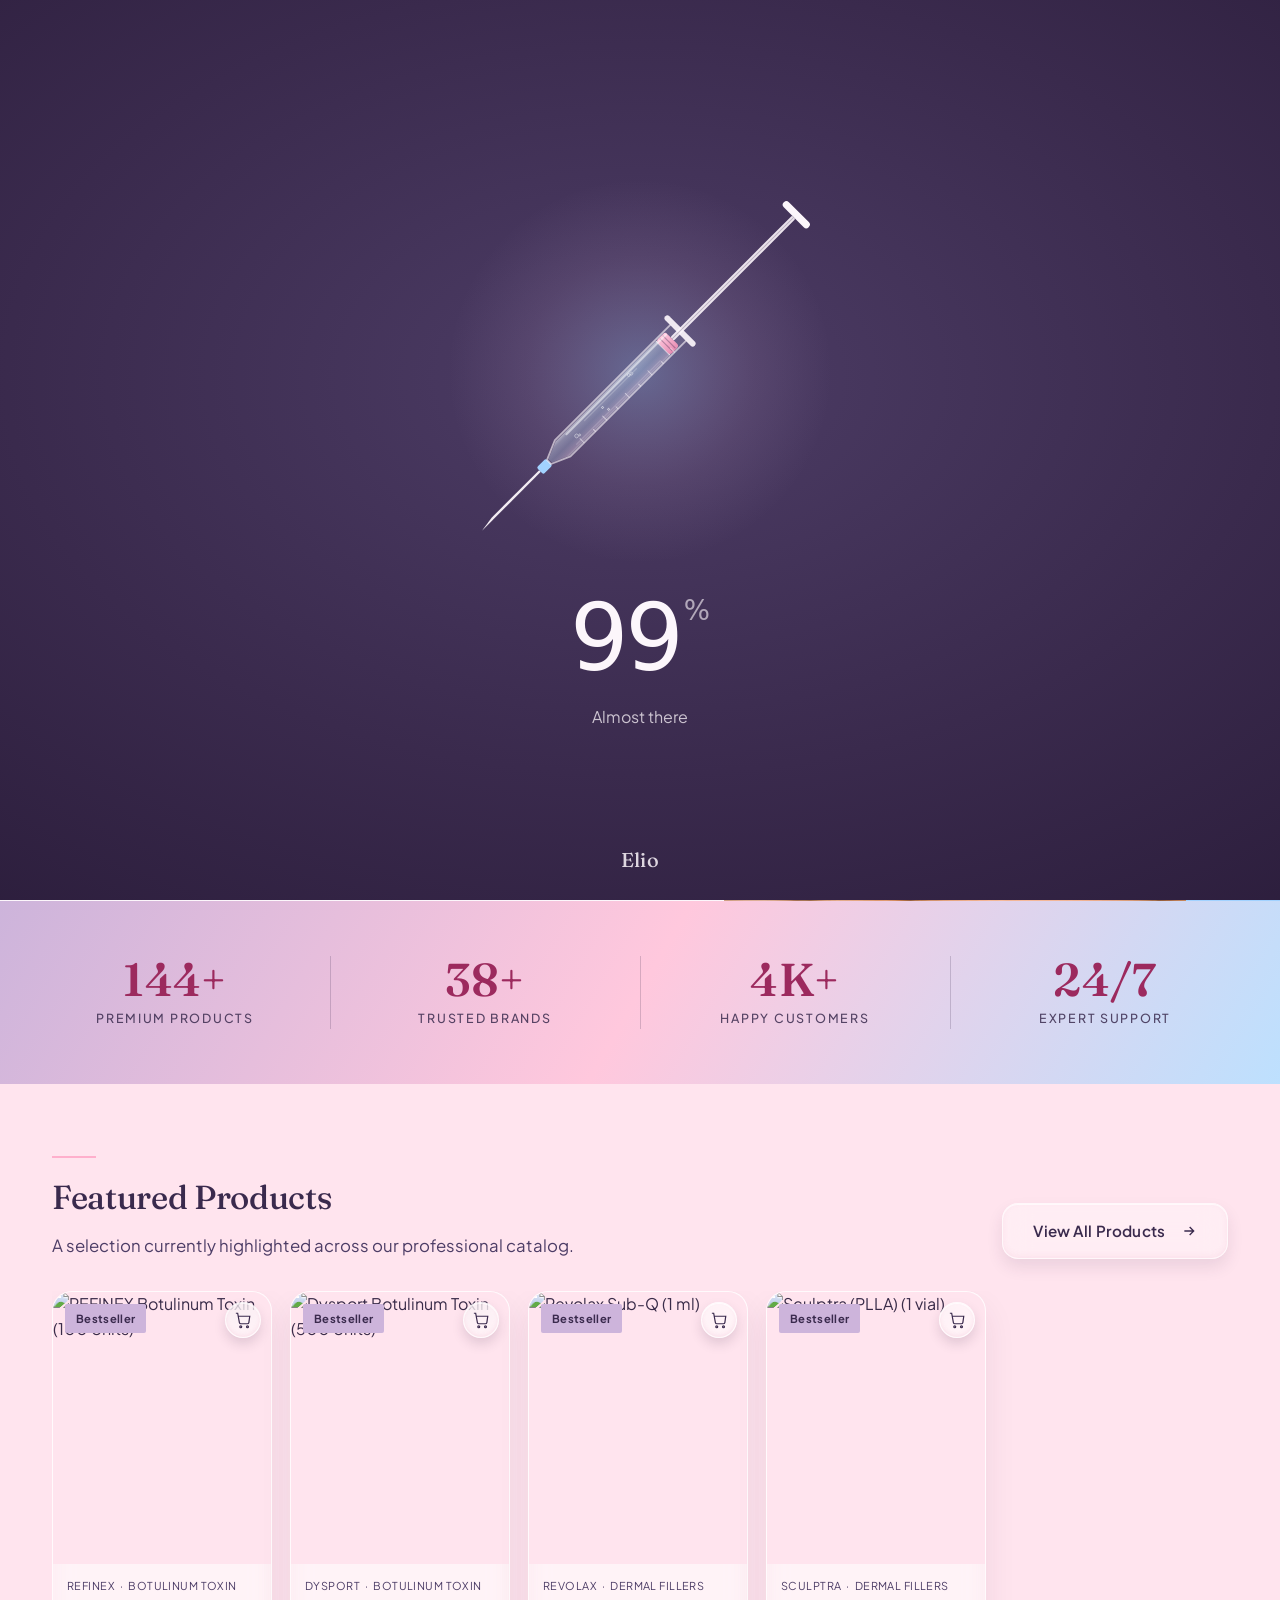
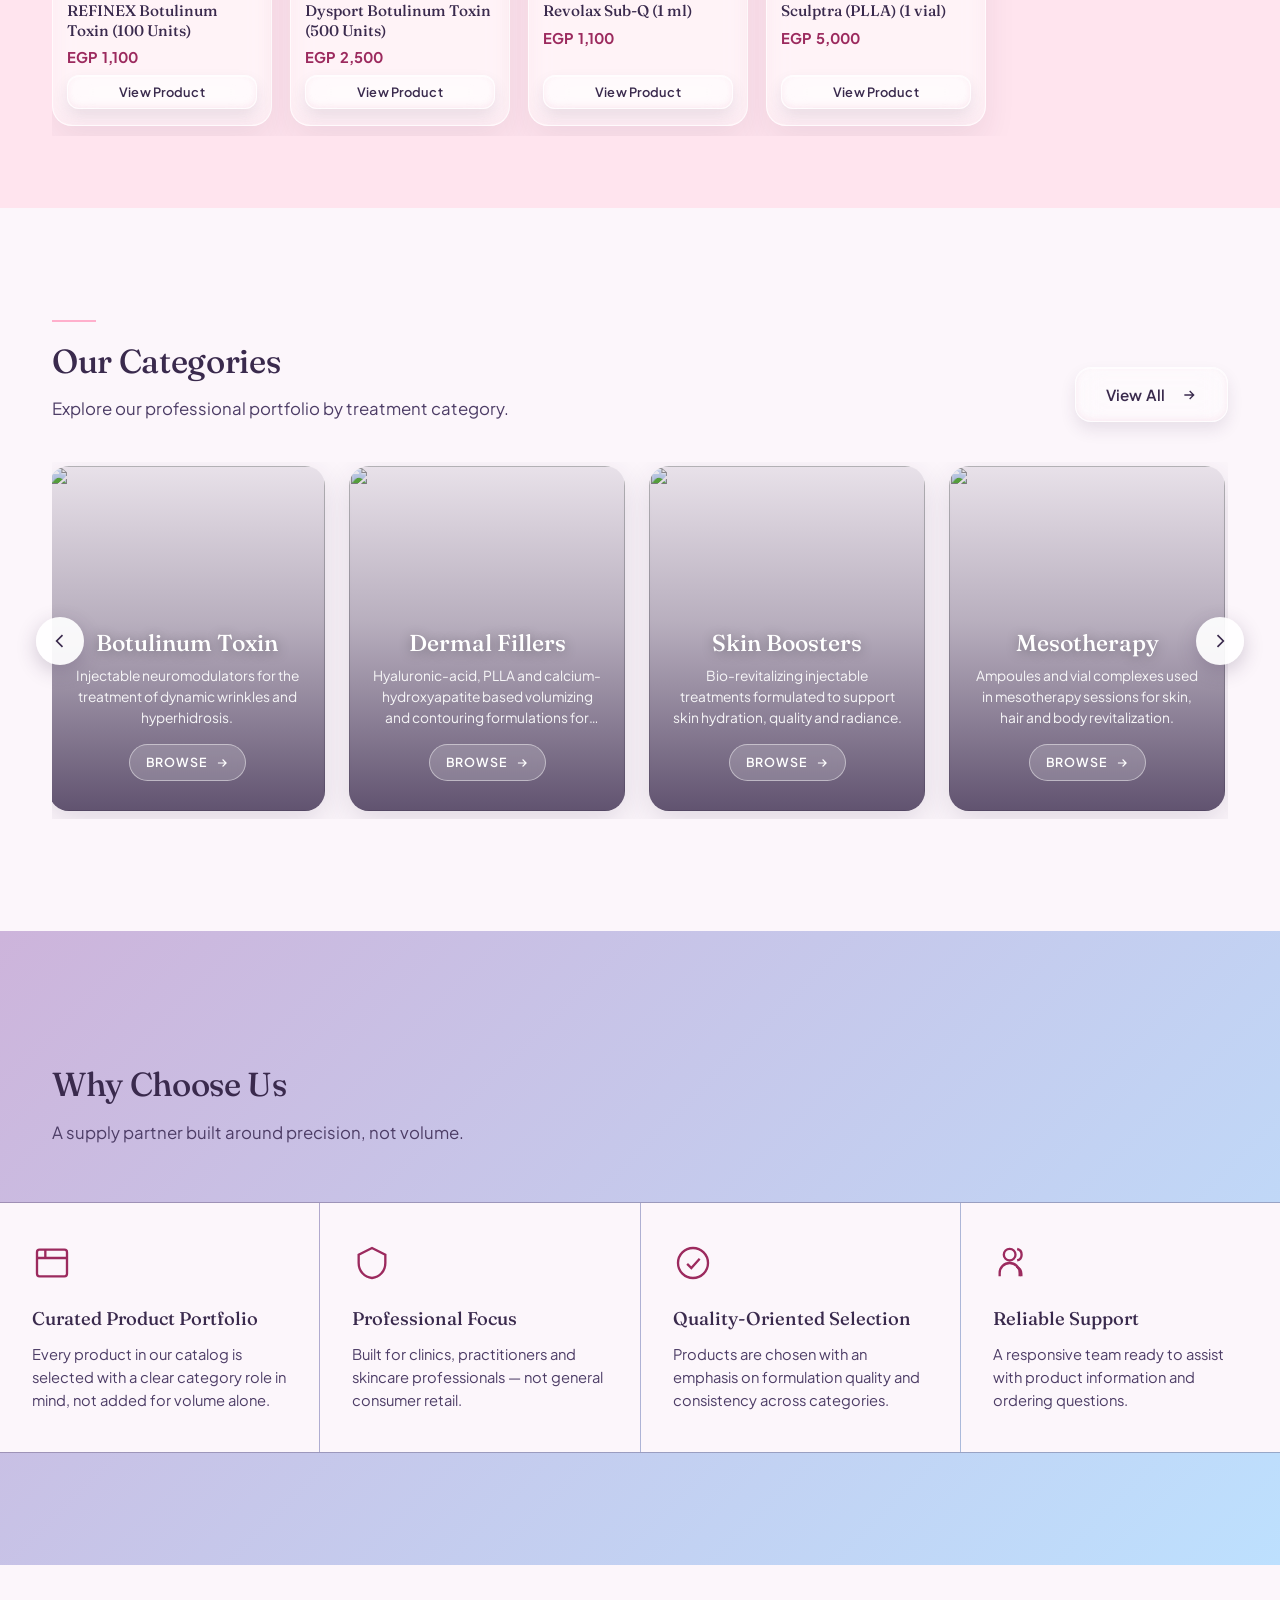
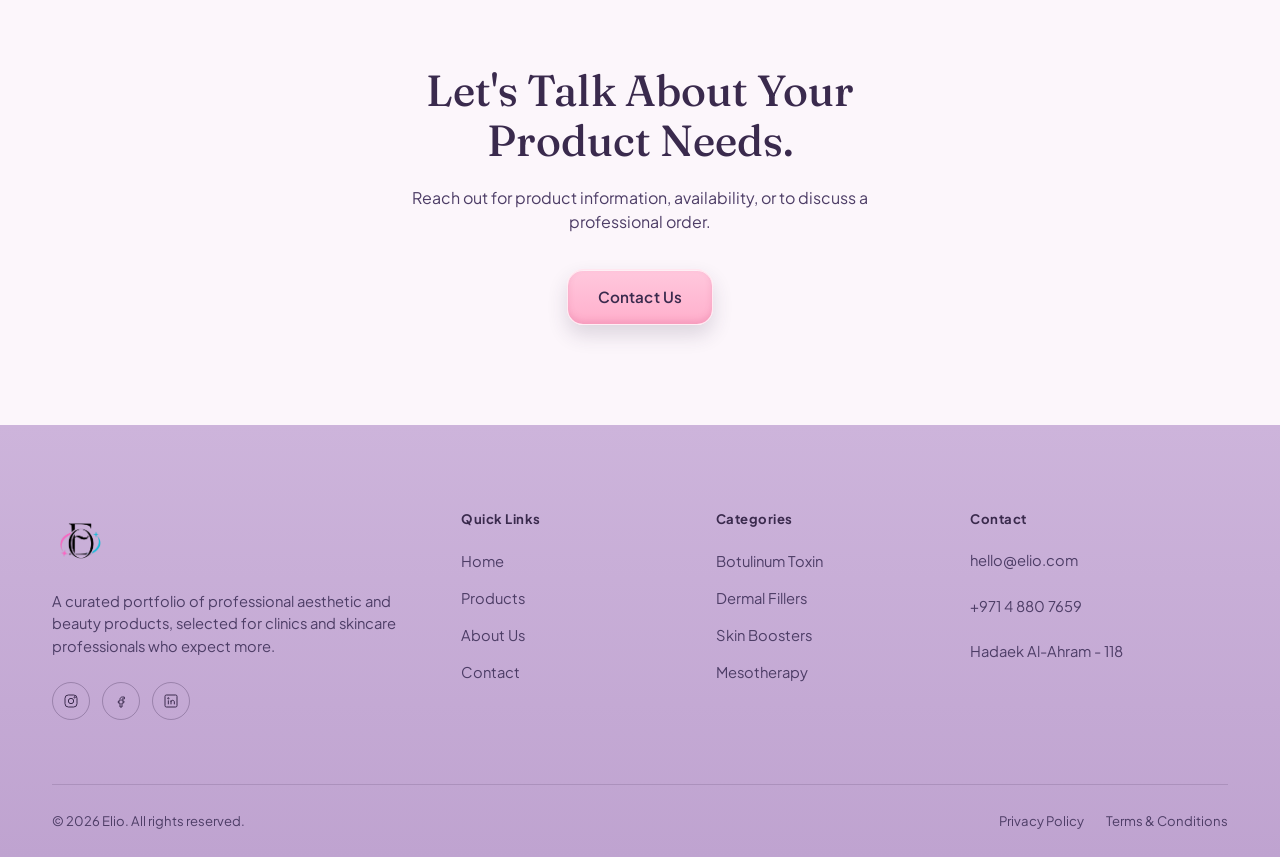
==== commit 971a5154: "Add files via upload" ====
--- a/index.html
+++ b/index.html
@@ -189,8 +189,8 @@
         <span class="brand-mark brand-mark--logo footer-logo"><img src="img/logo.png" alt="Elio" class="brand-logo brand-logo--footer"></span>
         <p class="js-brand-desc">A curated portfolio of professional aesthetic and beauty products, selected for clinics and skincare professionals who expect more.</p>
         <div class="footer-social">
-          <a href="#" class="js-social-instagram" aria-label="Instagram"><svg viewBox="0 0 24 24" fill="none" stroke="currentColor" stroke-width="1.5"><rect x="3" y="3" width="18" height="18" rx="5"/><circle cx="12" cy="12" r="4"/><circle cx="17.5" cy="6.5" r="1"/></svg></a>
-          <a href="#" class="js-social-facebook" aria-label="Facebook"><svg viewBox="0 0 24 24" fill="none" stroke="currentColor" stroke-width="1.5"><path d="M14 9h3V6h-3c-2 0-3.5 1.5-3.5 3.5V12H8v3h2.5v6h3v-6H16l.5-3h-3V9.8c0-.5.3-.8.8-.8z"/></svg></a>
+          <a href="https://www.instagram.com/elio.cosmetics" class="js-social-instagram" aria-label="Instagram"><svg viewBox="0 0 24 24" fill="none" stroke="currentColor" stroke-width="1.5"><rect x="3" y="3" width="18" height="18" rx="5"/><circle cx="12" cy="12" r="4"/><circle cx="17.5" cy="6.5" r="1"/></svg></a>
+          <a href="https://www.facebook.com/elio.cosmetic/" class="js-social-facebook" aria-label="Facebook"><svg viewBox="0 0 24 24" fill="none" stroke="currentColor" stroke-width="1.5"><path d="M14 9h3V6h-3c-2 0-3.5 1.5-3.5 3.5V12H8v3h2.5v6h3v-6H16l.5-3h-3V9.8c0-.5.3-.8.8-.8z"/></svg></a>
           <a href="#" class="js-social-linkedin" aria-label="LinkedIn"><svg viewBox="0 0 24 24" fill="none" stroke="currentColor" stroke-width="1.5"><rect x="3" y="3" width="18" height="18" rx="2"/><circle cx="8" cy="8" r="1"/><path d="M8 11v6M12 11v6M12 13.5c0-1.5 1-2.5 2.5-2.5s2.5 1 2.5 2.5V17"/></svg></a>
         </div>
       </div>
--- a/css/style.css
+++ b/css/style.css
@@ -231,6 +231,27 @@
   letter-spacing: 0.02em;
 }
 
+.brand-mark--logo {
+  display: inline-flex;
+  align-items: center;
+  gap: 10px;
+}
+.brand-logo {
+  display: block;
+  height: 44px;
+  width: auto;
+}
+.brand-logo--footer {
+  height: 56px;
+}
+.brand-mark__text {
+  font-family: var(--font-display);
+  font-size: 1.5rem;
+  font-weight: 480;
+  letter-spacing: 0.02em;
+  color: var(--charcoal);
+}
+
 .main-nav {
   display: flex;
   align-items: center;
@@ -1506,37 +1527,7 @@
 @media (min-width: 1081px) and (min-height: 960px) {
   .cart-summary { position: sticky; }
 }
-/* Free-shipping progress bar */
-.shipping-progress {
-  margin: 4px 0 16px;
-  padding: 14px 16px;
-  background: var(--accent-tint);
-  border-radius: 14px;
-}
-.shipping-progress__msg {
-  font-size: 0.82rem;
-  font-weight: 600;
-  color: var(--charcoal);
-  margin-bottom: 10px;
-}
-.shipping-progress__msg strong { color: var(--accent-dark); }
-.shipping-progress__track {
-  height: 8px;
-  border-radius: 999px;
-  background: rgba(255,255,255,0.7);
-  overflow: hidden;
-}
-.shipping-progress__fill {
-  height: 100%;
-  width: 0%;
-  border-radius: 999px;
-  background: var(--accent-dark);
-  transition: width .4s var(--ease);
-}
-.shipping-progress--complete .shipping-progress__msg strong { color: var(--accent-dark); }
-.shipping-progress--complete .shipping-progress__fill { background: linear-gradient(90deg, var(--accent-dark), var(--accent)); }
-
-/* Subtotal / shipping rows above the grand total */
+/* Subtotal / discount / shipping rows above the grand total */
 .cart-line-row {
   display: flex;
   align-items: baseline;
@@ -1547,6 +1538,7 @@
   color: var(--charcoal-soft);
 }
 .cart-line-row strong { font-weight: 600; color: var(--charcoal); }
+#cart-discount-row strong { color: var(--accent-dark); }
 
 .cart-total {
   display: flex;
@@ -1615,3 +1607,39 @@
   font-weight: 500;
   color: var(--error);
 }
+
+
+/* ---------------------------------------------------------------------
+   LANGUAGE TOGGLE (English / العربية) — sits in the header next to the
+   search and cart buttons. Text is set by js/i18n.js.
+   --------------------------------------------------------------------- */
+.lang-toggle {
+  height: 44px;
+  min-width: 44px;
+  padding: 0 14px;
+  display: inline-flex;
+  align-items: center;
+  justify-content: center;
+  border-radius: 999px;
+  background: rgba(255,255,255,0.4);
+  backdrop-filter: blur(var(--glass-blur));
+  -webkit-backdrop-filter: blur(var(--glass-blur));
+  border: 1px solid rgba(255,255,255,0.55);
+  color: var(--charcoal);
+  font-family: var(--font-body), "Segoe UI", Tahoma, sans-serif;
+  font-size: 0.86rem;
+  font-weight: 600;
+  line-height: 1;
+  cursor: pointer;
+  box-shadow:
+    inset 0 1px 0 rgba(255,255,255,0.7),
+    inset 0 -2px 5px rgba(214,90,140,0.08),
+    0 6px 14px rgba(58,42,77,0.1);
+  transition: background .2s var(--ease), box-shadow .2s var(--ease), transform .15s var(--ease);
+}
+.lang-toggle:hover { background: var(--pink); }
+.lang-toggle:active { transform: scale(0.96); }
+.lang-toggle:focus-visible { outline: 2px solid var(--accent-dark); outline-offset: 2px; }
+@media (max-width: 640px) {
+  .lang-toggle { height: 40px; min-width: 40px; padding: 0 11px; font-size: 0.8rem; }
+}
--- a/css/rtl.css
+++ b/css/rtl.css
@@ -0,0 +1,154 @@
+/* =========================================================================
+   RTL.CSS — Arabic (right-to-left) layer
+
+   Loaded last on every public page. Every rule is scoped to [dir="rtl"], so
+   the English (left-to-right) site is not affected at all.
+
+   Flexbox and grid flip on their own when dir="rtl" is set on <html> (done by
+   js/i18n.js). This file only handles:
+     - Arabic fonts and typography
+     - things that were positioned with a fixed left / right
+     - arrows and sliding panels that must point / slide the other way
+   ========================================================================= */
+
+/* ---------------------------------------------------------------------
+   1) TYPOGRAPHY
+   Cairo (headings) + Tajawal (body) are loaded by i18n.js in Arabic only.
+   --------------------------------------------------------------------- */
+:root[dir="rtl"] {
+  --font-display: "Cairo", "Segoe UI", Tahoma, sans-serif;
+  --font-body: "Tajawal", "Segoe UI", Tahoma, sans-serif;
+}
+[dir="rtl"] body { line-height: 1.8; }
+/* letter-spacing breaks the joining of Arabic letters */
+[dir="rtl"] *,
+[dir="rtl"] *::before,
+[dir="rtl"] *::after { letter-spacing: 0 !important; }
+/* Arabic glyphs are taller: give headings room so nothing is clipped */
+[dir="rtl"] h1, [dir="rtl"] h2, [dir="rtl"] h3, [dir="rtl"] h4 { line-height: 1.4; }
+[dir="rtl"] .hero__title { line-height: 1.3; font-weight: 700; }
+[dir="rtl"] h1, [dir="rtl"] h2, [dir="rtl"] h3, [dir="rtl"] .cat-card__title,
+[dir="rtl"] .product-card__title, [dir="rtl"] .stats-band__number { font-weight: 700; }
+/* Tajawal runs a little small next to the Latin font — nudge the tiny labels up */
+[dir="rtl"] .product-card__eyebrow, [dir="rtl"] .cart-item__eyebrow,
+[dir="rtl"] .modal-product__eyebrow, [dir="rtl"] .hero__eyebrow,
+[dir="rtl"] .stats-band__label, [dir="rtl"] .search-result__text em,
+[dir="rtl"] .legal__updated, [dir="rtl"] .product-badge { font-size: 0.9em; }
+
+/* Phone numbers, e-mails and links always read left-to-right, even inside Arabic text */
+[dir="rtl"] .js-contact-phone, [dir="rtl"] .js-contact-email,
+[dir="rtl"] a[href^="tel:"], [dir="rtl"] a[href^="mailto:"] {
+  direction: ltr; unicode-bidi: isolate; display: inline-block;
+}
+[dir="rtl"] input[type="tel"], [dir="rtl"] input[type="email"], [dir="rtl"] input[type="number"] {
+  direction: ltr; text-align: right;
+}
+[dir="rtl"] .qty__input { text-align: center; }
+
+/* ---------------------------------------------------------------------
+   2) HEADER + NAVIGATION
+   --------------------------------------------------------------------- */
+[dir="rtl"] .cart-count { right: auto; left: 4px; }
+[dir="rtl"] .nav-item > a::after { transform-origin: right center !important; }
+
+/* mobile menu slides in from the left in Arabic */
+[dir="rtl"] .mobile-nav { transform: translateX(-100%); }
+[dir="rtl"] .mobile-nav.is-open { transform: translateX(0); }
+[dir="rtl"] .mobile-nav__categories { padding-left: 0; padding-right: 12px; }
+
+/* "→" arrows point the other way */
+[dir="rtl"] svg[style*="margin-left"] {
+  margin-left: 0 !important; margin-right: 6px; transform: scaleX(-1);
+}
+[dir="rtl"] .cat-card__cta svg, [dir="rtl"] .search-result__arrow { display: inline-block; transform: scaleX(-1); }
+
+/* ---------------------------------------------------------------------
+   3) HERO (text + arch image)
+   --------------------------------------------------------------------- */
+[dir="rtl"] .hero--split .hero__content {
+  padding: 72px max(var(--gutter), calc((100vw - var(--container)) / 2 + var(--gutter))) 72px 48px;
+}
+[dir="rtl"] .hero--split .hero__media::before { right: auto; left: 0; }
+[dir="rtl"] .hero--split .hero__media img { right: auto; left: 15%; }
+@media (max-width: 1080px) {
+  [dir="rtl"] .hero--split .hero__content { padding: 56px var(--gutter) 40px; }
+}
+@media (max-width: 640px) {
+  [dir="rtl"] .hero--split .hero__content { padding: 44px var(--gutter) 32px; }
+  [dir="rtl"] .hero--split .hero__media img { right: auto; left: 12%; }
+}
+
+/* ---------------------------------------------------------------------
+   4) STATS BAND
+   --------------------------------------------------------------------- */
+[dir="rtl"] .stats-band__item + .stats-band__item::before { left: auto; right: 0; }
+@media (max-width: 1080px) {
+  [dir="rtl"] .stats-band__item:nth-child(even)::before { left: auto; right: 0; }
+}
+
+/* ---------------------------------------------------------------------
+   5) PRODUCT CARDS
+   --------------------------------------------------------------------- */
+[dir="rtl"] .product-badge { left: auto; right: 12px; }
+[dir="rtl"] .cart-btn { right: auto; left: 10px; }
+
+/* ---------------------------------------------------------------------
+   6) PRODUCTS PAGE (search box, filters, sliding filter panel)
+   --------------------------------------------------------------------- */
+[dir="rtl"] .catalog-search input { padding: 12px 40px 12px 16px; }
+[dir="rtl"] .catalog-search svg { left: auto; right: 14px; }
+[dir="rtl"] .filter-pill { text-align: right; }
+@media (max-width: 1080px) {
+  [dir="rtl"] #filter-panel { right: auto; left: 0; transform: translateX(-100%); }
+  [dir="rtl"] #filter-panel.is-open { transform: translateX(0); }
+  [dir="rtl"] .filter-panel__apply { right: auto; left: 0; transform: translateX(-100%); }
+  [dir="rtl"] #filter-panel.is-open ~ .filter-panel__apply,
+  [dir="rtl"] .filter-panel__apply.is-open { transform: translateX(0); }
+}
+
+/* ---------------------------------------------------------------------
+   7) PRODUCT MODAL
+   --------------------------------------------------------------------- */
+[dir="rtl"] .modal__close { right: auto; left: 20px; }
+[dir="rtl"] .modal-product__specs th, [dir="rtl"] .modal-product__specs td { text-align: right; }
+
+/* ---------------------------------------------------------------------
+   8) SEARCH OVERLAY
+   --------------------------------------------------------------------- */
+[dir="rtl"] .search-overlay__form input { padding: 18px 22px 18px 50px; }
+[dir="rtl"] .search-overlay__clear { right: auto; left: 18px; }
+[dir="rtl"] .search-result { text-align: right; }
+
+/* ---------------------------------------------------------------------
+   9) CART PAGE
+   --------------------------------------------------------------------- */
+[dir="rtl"] .cart-item__total { text-align: left; }
+
+/* ---------------------------------------------------------------------
+   10) PRIVACY + TERMS
+   --------------------------------------------------------------------- */
+[dir="rtl"] .legal__toc ol { padding-left: 0; padding-right: 20px; }
+[dir="rtl"] .legal__section ul { padding-left: 0; padding-right: 22px; }
+[dir="rtl"] .legal__clear-msg { margin-left: 0; margin-right: 12px; }
+
+/* ---------------------------------------------------------------------
+   11) CATEGORIES CAROUSEL
+   The auto-scrolling track keeps left-to-right flow (its scroll maths
+   assumes it); the text inside each card is right-to-left as usual.
+   --------------------------------------------------------------------- */
+[dir="rtl"] .cat-carousel__track { direction: ltr; }
+[dir="rtl"] .cat-card { direction: rtl; text-align: right; }
+
+/* ---------------------------------------------------------------------
+   12) BACK-TO-TOP BUTTON
+   --------------------------------------------------------------------- */
+[dir="rtl"] .back-to-top { right: auto; left: 24px; }
+@media (max-width: 640px) {
+  [dir="rtl"] .back-to-top { right: auto; left: 16px; }
+}
+
+/* ---------------------------------------------------------------------
+   13) FIRST-VISIT LOADER — keep its animation layout untouched
+   --------------------------------------------------------------------- */
+[dir="rtl"] #ld, [dir="rtl"] #ld * { direction: ltr; }
+[dir="rtl"] #ld .ld-status, [dir="rtl"] #ld .ld-brand { font-family: var(--font-body); }
